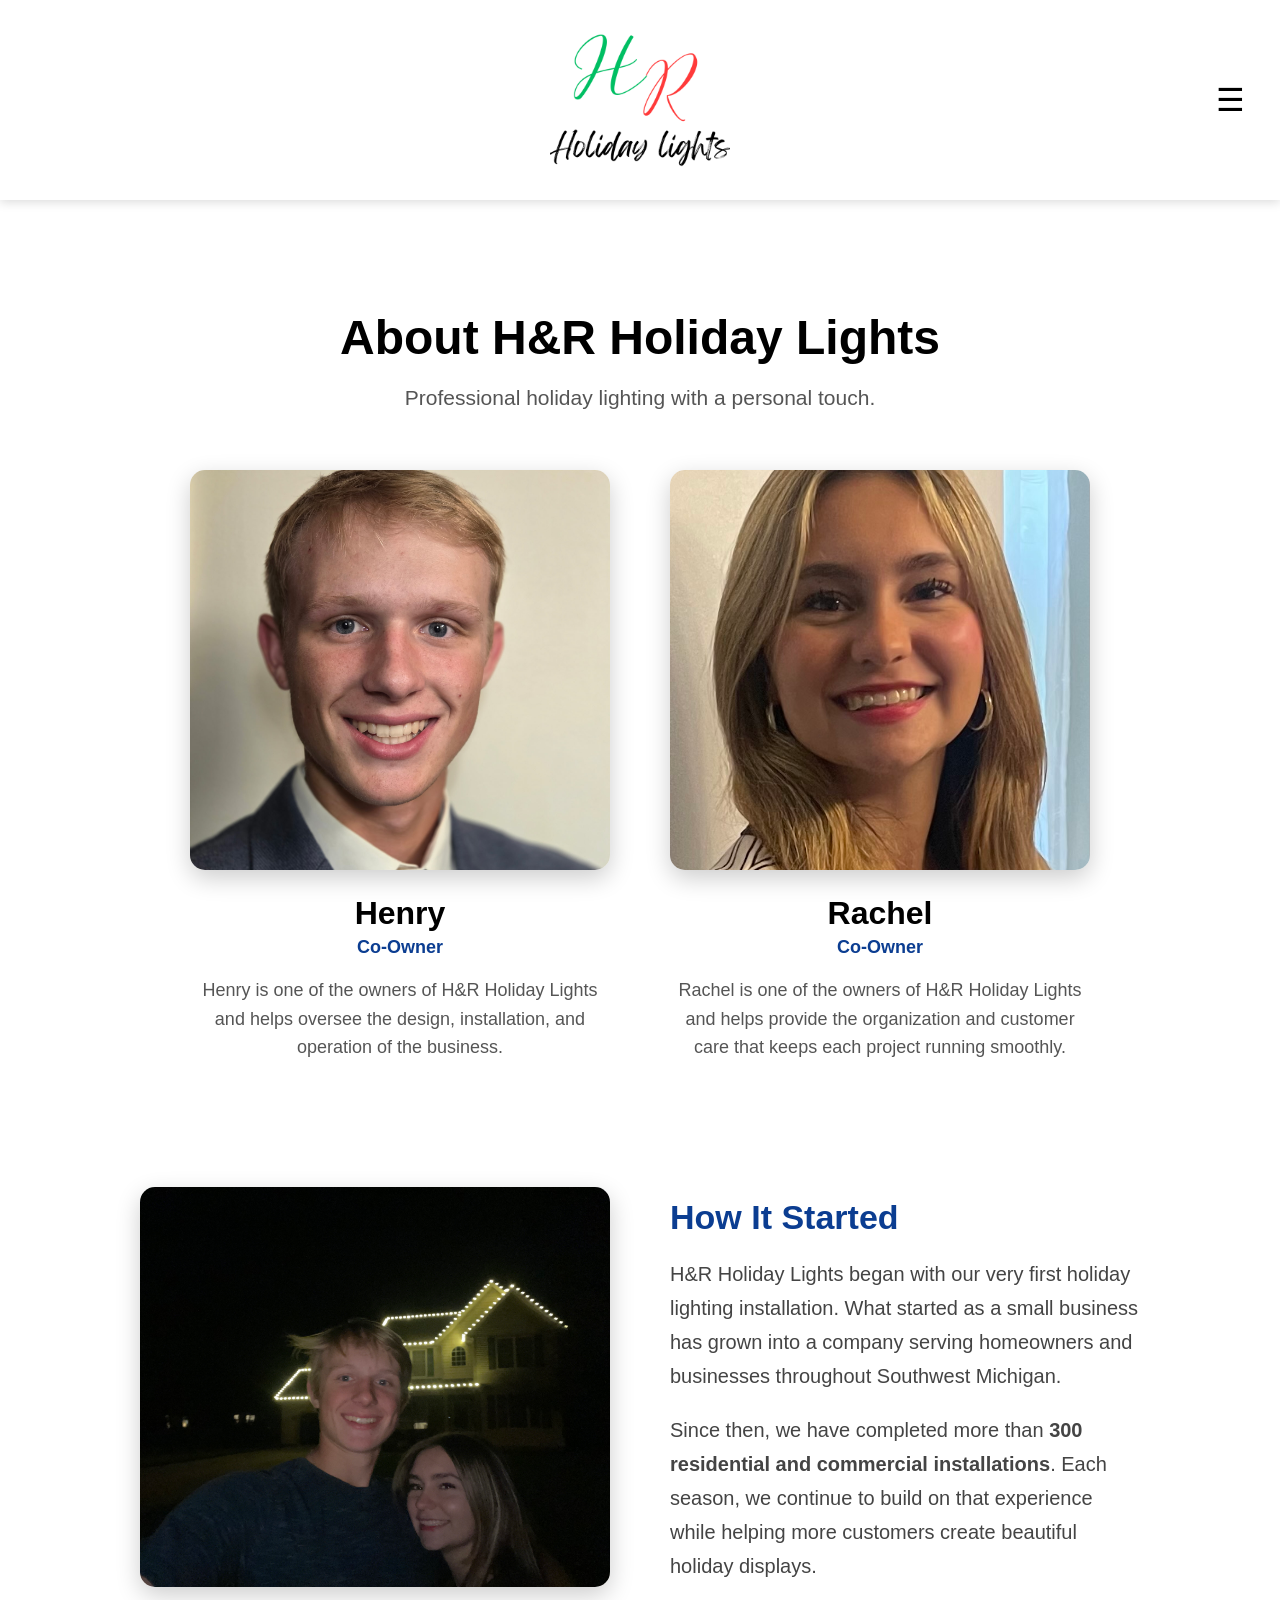
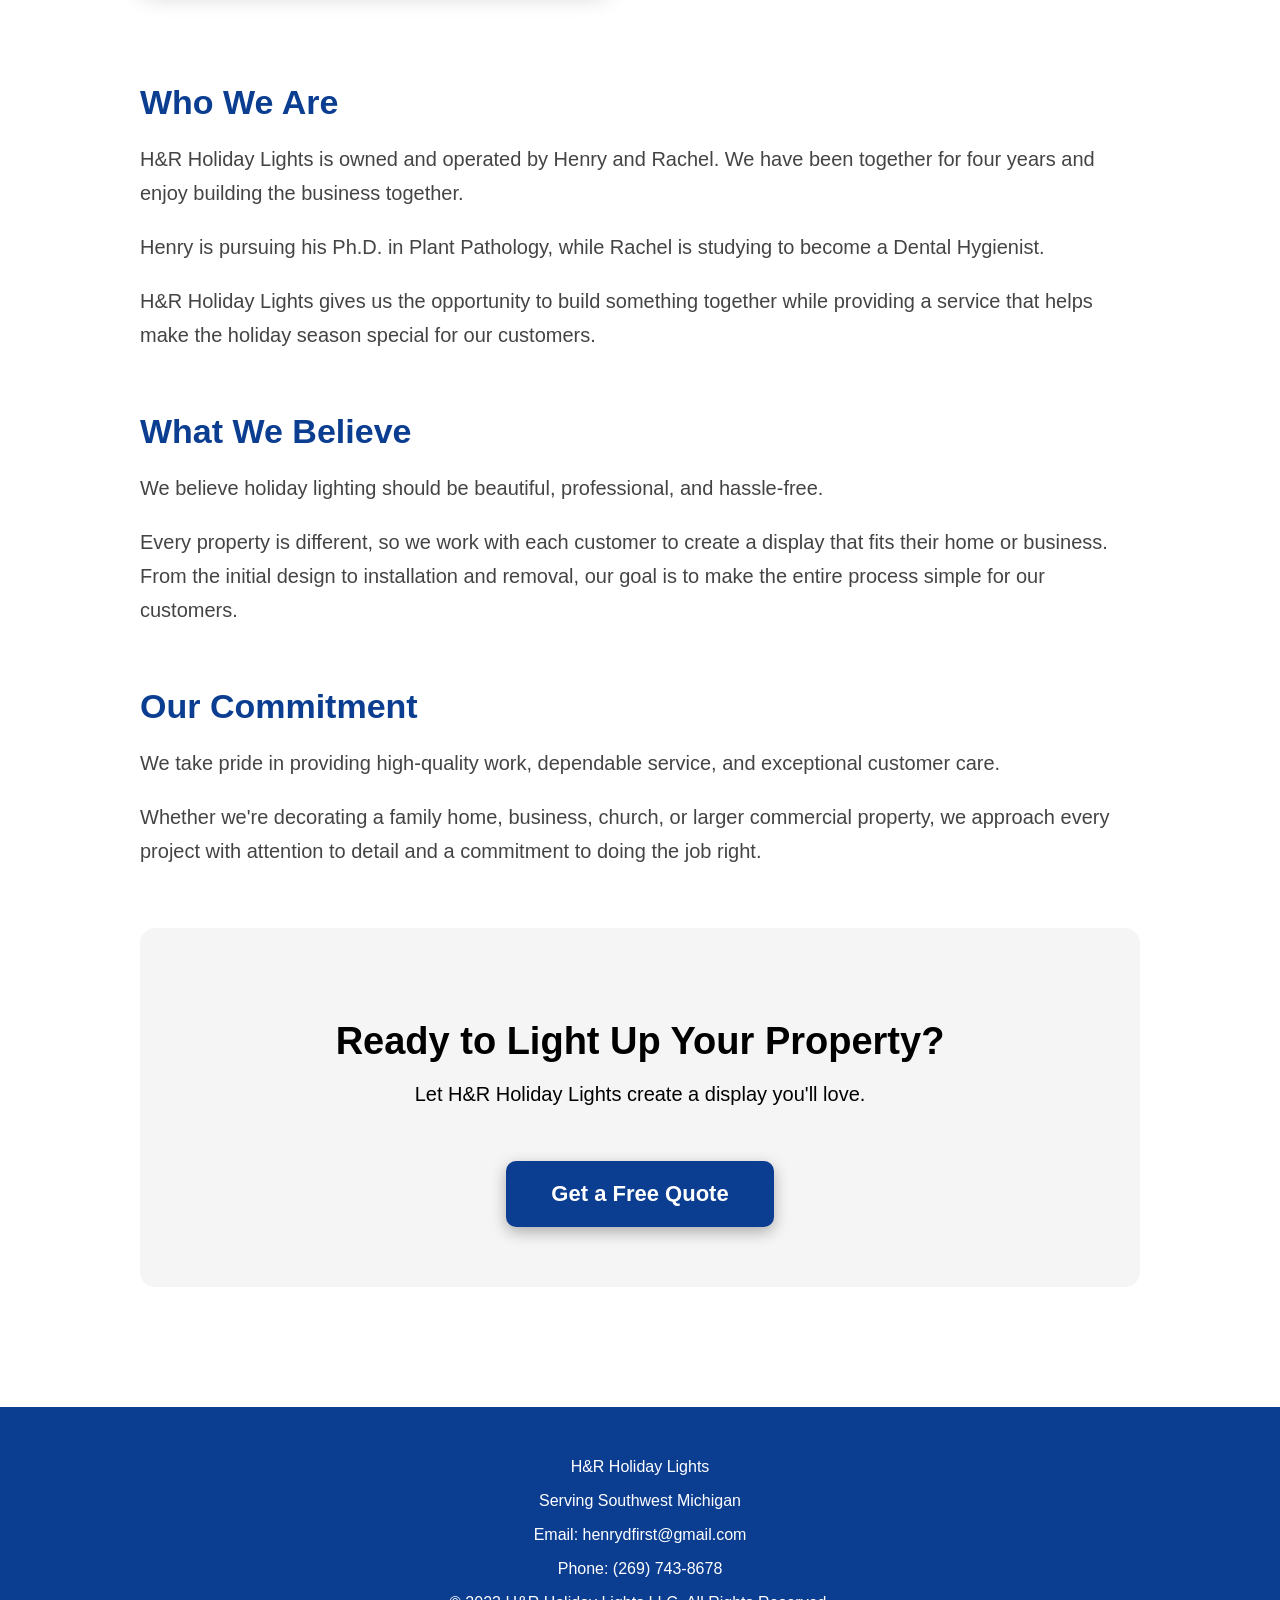
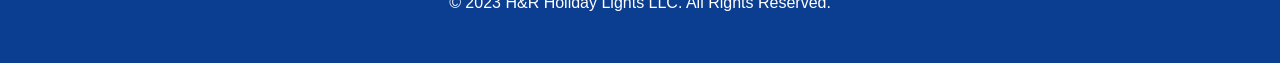
==== about.html @ 2bc18fc3 "Initial website" ====
<!DOCT<!DOCTYPE html>
<html lang="en">

<head>
    <meta charset="UTF-8">
    <meta name="viewport" content="width=device-width, initial-scale=1.0">

    <title>About Us | H&R Holiday Lights</title>

    <link rel="stylesheet" href="style.css">
</head>

<body>

<!-- NAVIGATION -->

<nav class="navbar">

    <div class="logo">
        <a href="index.html">
            <img src="photos/logo.png" alt="H&R Holiday Lights">
        </a>
    </div>

    <div class="menu">

        <button class="menu-button" onclick="toggleMenu()">☰</button>

        <div class="dropdown-menu">

            <a href="index.html">Home</a>
            <a href="services.html">Services</a>
            <a href="gallery.html">Our Work</a>
            <a href="packages.html">Packages</a>
            <a href="process.html">Our Process</a>
            <a href="about.html">About Us</a>
            <a href="faq.html">FAQ</a>
            <a href="index.html#quote">Free Quote</a>

        </div>

    </div>

</nav>


<!-- ABOUT PAGE -->

<section class="about-page">


    <!-- PAGE INTRO -->

    <div class="about-heading">

        <h1>About H&R Holiday Lights</h1>

        <p>
            Professional holiday lighting with a personal touch.
        </p>

    </div>


    <!-- OWNERS -->

    <div class="owners">

        <div class="owner">

            <div class="owner-image">

                <img
                    src="photos/Henry.JPG"
                    alt="Henry, co-owner of H&R Holiday Lights">

            </div>

            <h2>Henry</h2>

            <h3>Co-Owner</h3>

            <p>
                Henry is one of the owners of H&R Holiday Lights and
                helps oversee the design, installation, and operation
                of the business.
            </p>

        </div>


        <div class="owner">

            <div class="owner-image">

                <img
                    src="photos/Rachel.jpeg"
                    alt="Rachel, co-owner of H&R Holiday Lights">

            </div>

            <h2>Rachel</h2>

            <h3>Co-Owner</h3>

            <p>
                Rachel is one of the owners of H&R Holiday Lights and
                helps provide the organization and customer care that
                keeps each project running smoothly.
            </p>

        </div>

    </div>


    <!-- HOW IT STARTED -->

    <div class="about-story">

        <div class="about-story-image">

            <img
                src="photos/Us.jpeg"
                alt="Henry and Rachel at their first holiday lighting installation">

        </div>


        <div class="about-story-text">

            <h2>How It Started</h2>

            <p>
                H&R Holiday Lights began with our very first holiday
                lighting installation. What started as a small
                business has grown into a company serving homeowners
                and businesses throughout Southwest Michigan.
            </p>

            <p>
                Since then, we have completed more than
                <strong>300 residential and commercial installations</strong>.
                Each season, we continue to build on that experience
                while helping more customers create beautiful holiday
                displays.
            </p>

        </div>

    </div>


    <!-- WHO WE ARE -->

    <div class="about-section">

        <h2>Who We Are</h2>

        <p>
            H&R Holiday Lights is owned and operated by Henry and
            Rachel. We have been together for four years and enjoy
            building the business together.
        </p>

        <p>
            Henry is pursuing his Ph.D. in Plant Pathology, while
            Rachel is studying to become a Dental Hygienist.
        </p>

        <p>
            H&R Holiday Lights gives us the opportunity to build
            something together while providing a service that helps
            make the holiday season special for our customers.
        </p>

    </div>


    <!-- WHAT WE BELIEVE -->

    <div class="about-section">

        <h2>What We Believe</h2>

        <p>
            We believe holiday lighting should be beautiful,
            professional, and hassle-free.
        </p>

        <p>
            Every property is different, so we work with each customer
            to create a display that fits their home or business.
            From the initial design to installation and removal, our
            goal is to make the entire process simple for our
            customers.
        </p>

    </div>


    <!-- OUR COMMITMENT -->

    <div class="about-section">

        <h2>Our Commitment</h2>

        <p>
            We take pride in providing high-quality work, dependable
            service, and exceptional customer care.
        </p>

        <p>
            Whether we're decorating a family home, business, church,
            or larger commercial property, we approach every project
            with attention to detail and a commitment to doing the
            job right.
        </p>

    </div>


    <!-- CALL TO ACTION -->

    <div class="about-cta">

        <h2>Ready to Light Up Your Property?</h2>

        <p>
            Let H&R Holiday Lights create a display you'll love.
        </p>

        <a href="index.html#quote" class="quote-button">
            Get a Free Quote
        </a>

    </div>


</section>


<!-- FOOTER -->

<footer>

    <p>H&R Holiday Lights</p>

    <p>Serving Southwest Michigan</p>

    <p>Email: henrydfirst@gmail.com</p>

    <p>Phone: (269) 743-8678</p>

    <p>© 2023 H&R Holiday Lights LLC. All Rights Reserved.</p>

</footer>


<script>

function toggleMenu() {

    document
        .querySelector(".dropdown-menu")
        .classList.toggle("show");

}

</script>

</body>
</html>
---- style.css ----
body {
    margin: 0;
    font-family: Arial, sans-serif;
}

html {
    scroll-behavior: smooth;
}


/* =========================
   NAVIGATION BAR
========================= */

.navbar {
    display: flex;
    justify-content: space-between;
    align-items: center;
    padding: 20px 60px;
    background-color: white;
    position: sticky;
    top: 0;
    z-index: 1000;
    box-shadow: 0 2px 10px rgba(0,0,0,.15);
}

.logo {
    font-size: 28px;
    font-weight: bold;
    color: #0b3d91;
}

.logo a {
    color: inherit;
    text-decoration: none;
}

.nav-links {
    display: flex;
    list-style: none;
    gap: 35px;
    margin: 0;
    padding: 0;
}

.nav-links a {
    text-decoration: none;
    color: black;
    font-weight: 600;
    transition: color .3s ease;
}

.nav-links a:hover {
    color: #d62828;
}
/* TOP NAVIGATION */

.navbar {
    position: relative;
    display: flex;
    justify-content: center;
    align-items: center;
    padding: 10px 30px;
    background: white;
}

/* LOGO */

.logo img {
    width: 170px;
    height: auto;
    display: block;
}

/* MENU */

.menu {
    position: absolute;
    right: 30px;
    top: 50%;
    transform: translateY(-50%);
}

.menu-button {
    background: none;
    border: none;
    font-size: 32px;
    cursor: pointer;
    padding: 5px;
}

/* DROPDOWN */

.dropdown-menu {
    display: none;
    position: absolute;
    right: 0;
    top: 45px;
    background: white;
    min-width: 190px;
    box-shadow: 0 4px 12px rgba(0,0,0,0.15);
    border-radius: 6px;
    overflow: hidden;
    z-index: 1000;
}

.dropdown-menu a {
    display: block;
    padding: 14px 18px;
    text-decoration: none;
    color: #333;
    font-size: 16px;
}

.dropdown-menu a:hover {
    background: #f2f2f2;
}

/* SHOW MENU WHEN HOVERING */

.dropdown-menu {
    display: none;
    position: absolute;
    right: 0;
    top: 45px;
    background: white;
    min-width: 190px;
    box-shadow: 0 4px 12px rgba(0,0,0,0.15);
    border-radius: 6px;
    overflow: hidden;
    z-index: 1000;
}

.dropdown-menu.show {
    display: block;
}

/* =========================
   HERO
========================= */

.hero {
    height: 100vh;
    position: relative;
    overflow: hidden;

    display: flex;
    justify-content: center;
    align-items: center;
    text-align: center;

    color: white;
}

/* =========================
   BLURRED BACKGROUND
========================= */

.hero::before {
    content: "";
    position: absolute;

    top: -25px;
    left: -25px;
    right: -25px;
    bottom: -25px;

    background-image: url("photos/Tree.jpeg");
    background-size: cover;
    background-position: center;

    filter: blur(15px);

    z-index: 0;
}


/* =========================
   SHARP CENTER
========================= */

.hero::after {
    content: "";
    position: absolute;

    inset: 0;

    background-image: url("photos/Tree.jpeg");
    background-size: cover;
    background-position: center;

    /* Only the center remains visible */
    mask-image: radial-gradient(
        ellipse at center,
        black 0%,
        black 55%,
        transparent 80%
    );

    -webkit-mask-image: radial-gradient(
        ellipse at center,
        black 0%,
        black 55%,
        transparent 80%
    );

    z-index: 1;
}


/* =========================
   HERO TEXT
========================= */

.hero-content {
    position: relative;
    z-index: 2;

    background: rgba(0, 0, 0, 0.5);

    padding: 40px;

    border-radius: 15px;

    max-width: 700px;
}


/* =========================
   ABOUT
========================= */

.about {
    padding: 60px 20px;
    text-align: center;
    max-width: 900px;
    margin: auto;
}

.about h2 {
    font-size: 40px;
    margin-bottom: 25px;
}

.about p {
    font-size: 20px;
    line-height: 1.6;
}


/* =========================
   HOME GALLERY
========================= */

.homepage-grid {
    display: grid;
    grid-template-columns: repeat(2,1fr);
    gap:20px;
    max-width:1000px;
    margin:auto;
}

.homepage-grid img {
    width:100%;
    height:300px;
    object-fit:cover;
    border-radius:12px;
}
/* =========================
   QUOTE SECTION
========================= */

.quote {
    padding: 70px 20px;
    text-align: center;
    background: #f5f5f5;
}

.quote h2 {
    font-size: 40px;
}

.quote form {
    max-width: 600px;
    margin: 30px auto;
    display: flex;
    flex-direction: column;
    gap: 15px;
}

.quote input,
.quote textarea {
    padding: 15px;
    font-size: 16px;
    border-radius: 5px;
    border: 1px solid #ccc;
}

.quote textarea {
    height: 150px;
}

.quote-button {
    display: inline-block;
    margin-top: 30px;
    padding: 20px 45px;

    background: #0b3d91;
    color: white;

    text-decoration: none;
    border-radius: 10px;

    font-size: 22px;
    font-weight: bold;

    box-shadow: 0 5px 15px rgba(0,0,0,0.3);

    transition: all 0.3s ease;
}

.quote-button:hover {
    background: #d62828;
    transform: translateY(-3px);
    box-shadow: 0 8px 20px rgba(0,0,0,0.4);
}


/* =========================
   SERVICES PAGE
========================= */

.services {
    max-width:1200px;
    margin:auto;
    padding:60px 20px;
    text-align:center;
}

.services h1 {
    font-size:48px;
    margin-bottom:20px;
}

.services-intro {
    font-size:20px;
    max-width:700px;
    margin:0 auto 50px;
    color:#555;
}

.services-grid {
    display:grid;
    grid-template-columns:repeat(auto-fit,minmax(320px,1fr));
    gap:30px;
}

.service-card {
    background:white;
    padding:30px;
    border-radius:12px;
    box-shadow:0 5px 15px rgba(0,0,0,.1);
    transition:.3s ease;
}

.service-card:hover {
    transform:translateY(-8px);
    box-shadow:0 10px 25px rgba(0,0,0,.2);
}

.service-card h2 {
    color:#0b3d91;
}

.service-card p {
    line-height:1.6;
}


/* =========================
   FAQ PAGE
========================= */

.faq {
    max-width:900px;
    margin:auto;
    padding:60px 20px;
}

.faq h1 {
    text-align:center;
    font-size:48px;
    margin-bottom:50px;
}

.faq-item {
    margin-bottom:35px;
    padding:25px;
    border-radius:10px;
    background:#f8f8f8;
    box-shadow:0 2px 10px rgba(0,0,0,.08);
}

.faq-item h3 {
    color:#0b3d91;
}

.faq-item p {
    line-height:1.6;
}


/* =========================
   PROCESS PAGE
========================= */

.process {
    max-width:1000px;
    margin:auto;
    padding:60px 20px;
}

.process h1 {
    text-align:center;
    font-size:48px;
}

.process-intro {
    text-align:center;
    font-size:20px;
    max-width:700px;
    margin:20px auto 60px;
    color:#555;
}

.step {
    display:flex;
    align-items:center;
    margin-bottom:40px;
    gap:30px;
}

.number {
    width:70px;
    height:70px;
    background:#0b3d91;
    color:white;
    border-radius:50%;
    display:flex;
    justify-content:center;
    align-items:center;
    font-size:32px;
    font-weight:bold;
    flex-shrink:0;
}

.step-text {
    background:#f8f8f8;
    padding:25px;
    border-radius:10px;
    box-shadow:0 3px 10px rgba(0,0,0,.1);
}

.step-text h2 {
    color:#0b3d91;
}

.step-text p {
    line-height:1.6;
}/* =========================
   GALLERY PAGES
========================= */


/* Residential Gallery */

.gallery-grid {
    display:grid;
    grid-template-columns:repeat(3,1fr);
    gap:20px;
    max-width:1200px;
    margin:40px auto;
    padding:0 20px;
}

.gallery-grid img {
    width:100%;
    height:250px;
    object-fit:cover;
    border-radius:12px;

    box-shadow:0 8px 20px rgba(0,0,0,.15);

    transition:transform .3s ease;
}

.gallery-grid img:hover {
    transform:scale(1.03);
}


/* Commercial Gallery */

.commercial-grid {
    display:grid;
    grid-template-columns:repeat(2,1fr);
    gap:30px;
    max-width:1200px;
    margin:40px auto;
    padding:0 20px;
}

.commercial-grid img {
    width:100%;
    height:350px;
    object-fit:cover;
    border-radius:12px;

    box-shadow:0 8px 20px rgba(0,0,0,.15);

    transition:transform .3s ease;
}

.commercial-grid img:hover {
    transform:scale(1.03);
}


/* =========================
   OUR WORK PAGE
========================= */

.gallery-hero {
    text-align:center;
    padding:70px 20px 50px;
}

.gallery-hero h1 {
    font-size:52px;
    margin-bottom:15px;
}

.gallery-hero p {
    font-size:20px;
    max-width:750px;
    margin:auto;
}


/* Large Residential / Commercial Cards */

.gallery-buttons {
    display:flex;
    gap:35px;
    width:90%;
    max-width:1400px;
    margin:20px auto 100px;
}


.gallery-card {
    flex:1;
    height:450px;

    display:flex;
    align-items:center;
    justify-content:center;

    text-align:center;
    text-decoration:none;
    color:white;

    border-radius:15px;
    overflow:hidden;

    box-shadow:0 8px 25px rgba(0,0,0,.25);

    transition:.3s ease;
}


.gallery-card:hover {
    transform:translateY(-8px);
    box-shadow:0 15px 35px rgba(0,0,0,.35);
}


.residential-card {

    background-image:
    linear-gradient(
        rgba(0,0,0,.35),
        rgba(0,0,0,.55)
    ),
    url("photos/Bandos.jpeg");

    background-size:cover;
    background-position:center;
}


.commercial-card {

    background-image:
    linear-gradient(
        rgba(0,0,0,.35),
        rgba(0,0,0,.55)
    ),
    url("photos/OFD.jpeg");

    background-size:cover;
    background-position:center;
}


.gallery-card-content {
    padding:40px;
}


.gallery-card-content h2 {
    font-size:48px;
    margin-bottom:15px;
}


.gallery-card-content p {
    font-size:21px;
    margin-bottom:30px;
}


.gallery-card-content span {

    display:inline-block;

    padding:15px 30px;

    background:white;
    color:#222;

    border-radius:6px;

    font-weight:bold;
}


/* Back Button */

.gallery-back {

    text-align:center;
    padding:60px 20px 80px;

}


.gallery-back a {

    display:inline-block;

    color:#222;

    text-decoration:none;

    font-size:18px;

    font-weight:600;

    padding-bottom:6px;

    border-bottom:2px solid transparent;

    transition:.3s ease;

}


.gallery-back a:hover {

    border-bottom:2px solid #222;

    transform:translateX(-4px);

}


/* =========================
   FOOTER
========================= */

footer {

    background:#0b3d91;

    color:white;

    text-align:center;

    padding:35px;

    margin-top:50px;

}


/* =========================
   MOBILE DESIGN
========================= */

@media(max-width:800px) 
{


    .navbar {

        flex-direction:column;

        padding:20px;

    }


    .nav-links {

        flex-direction:column;

        gap:15px;

        margin-top:20px;

    }


    .gallery-buttons {

        flex-direction:column;

    }


    .gallery-card {

        height:350px;

    }


    .gallery-grid {

        grid-template-columns:1fr;

    }


    .commercial-grid {

        grid-template-columns:1fr;

    }


    .gallery-hero h1 {

        font-size:40px;

    }


    .hero h1 {

        font-size:40px;

    }

}
/* PACKAGE HERO */

.gallery-hero {
    text-align: center;
    padding: 80px 20px 40px;
}

.gallery-hero h1 {
    font-size: 42px;
    margin-bottom: 15px;
}

.gallery-hero p {
    max-width: 700px;
    margin: auto;
    font-size: 18px;
    line-height: 1.6;
}


/* PACKAGES GRID */

.packages-grid {
    display: grid;
    grid-template-columns: repeat(4, 1fr);
    gap: 30px;
    max-width: 1200px;
    margin: 50px auto;
    padding: 0 20px;
}


/* PACKAGE CARD */

.package-card {
    background: white;
    border-radius: 15px;
    overflow: hidden;
    box-shadow: 0 5px 20px rgba(0,0,0,0.15);
    position: relative;
}


.package-card img {
    width: 100%;
    height: 280px;
    object-fit: cover;
}


.package-content {
    padding: 25px;
}


.package-content h2 {
    margin-top: 0;
    font-size: 28px;
}


.package-price {
    color: #b8860b;
    font-size: 22px;
}


.package-content p {
    line-height: 1.6;
}


/* MOST POPULAR */

.popular-package {
    border: 3px solid #b8860b;
}


.popular-badge {
    position: absolute;
    top: 15px;
    left: 15px;
    background: #b8860b;
    color: white;
    padding: 8px 14px;
    border-radius: 20px;
    font-weight: bold;
    font-size: 14px;
}
@media(max-width:800px) {

    .packages-grid {
        grid-template-columns: 1fr;
    }

}
.quote select {
    padding: 15px;
    font-size: 16px;
    border-radius: 5px;
    border: 1px solid #ccc;
    background: white;
}
.quote select,
.quote input[type="file"] {
    padding: 15px;
    font-size: 16px;
    border-radius: 5px;
    border: 1px solid #ccc;
    background: white;
}
.logo img {
    width: 180px;
    height: auto;
    display: block;
}
.gallery h2 {
    text-align: center;
}
.gallery-button {
    text-align: center;
    margin-top: 30px;
}

.gallery-button .quote-button {
    display: inline-block;
    padding: 12px 24px;
    font-size: 16px;
}
/* =========================
   ABOUT PAGE
========================= */

.about-page {
    max-width: 1000px;
    margin: auto;
    padding: 70px 20px;
}

.about-page h1 {
    text-align: center;
    font-size: 48px;
    margin-bottom: 50px;
}

.about-section {
    margin-bottom: 60px;
}

.about-section h2 {
    color: #0b3d91;
    font-size: 34px;
    margin-bottom: 15px;
}

.about-section p {
    font-size: 20px;
    line-height: 1.7;
    color: #444;
}

.about-cta {
    text-align: center;
    background: #f5f5f5;
    padding: 60px 20px;
    border-radius: 15px;
    margin-top: 30px;
}

.about-cta h2 {
    font-size: 38px;
    margin-bottom: 15px;
}

.about-cta p {
    font-size: 20px;
    margin-bottom: 25px;
}
/* =========================
   ABOUT INTRO
========================= */

.about-intro {
    display: flex;
    align-items: center;
    gap: 60px;
    margin-bottom: 80px;
}

.about-image {
    flex: 1;
    height: 450px;
    overflow: hidden;
    border-radius: 15px;
    box-shadow: 0 8px 25px rgba(0,0,0,.2);
}

.about-image img {
    width: 100%;
    height: 100%;
    object-fit: cover;
    display: block;
}

.about-intro-text {
    flex: 1;
}

.about-intro-text h1 {
    text-align: left;
    font-size: 48px;
    margin-bottom: 25px;
}

.about-intro-text p {
    font-size: 20px;
    line-height: 1.7;
    color: #444;
}


/* =========================
   MOBILE ABOUT
========================= */

@media(max-width:800px) {

    .about-intro {
        flex-direction: column;
        gap: 35px;
    }

    .about-image {
        width: 100%;
        height: 350px;
    }

    .about-intro-text h1 {
        text-align: center;
        font-size: 40px;
    }

}
.about-story {
    display: flex;
    align-items: center;
    gap: 60px;
    margin-bottom: 80px;
}

.about-story-image {
    flex: 1;
    height: 400px;
    overflow: hidden;
    border-radius: 15px;
    box-shadow: 0 8px 25px rgba(0,0,0,.2);
}

.about-story-image img {
    width: 100%;
    height: 100%;
    object-fit: cover;
    display: block;
}

.about-story-text {
    flex: 1;
}

.about-story-text h2 {
    color: #0b3d91;
    font-size: 34px;
    margin-bottom: 15px;
}

.about-story-text p {
    font-size: 20px;
    line-height: 1.7;
    color: #444;
}


@media(max-width:800px) {

    .about-story {
        flex-direction: column;
        gap: 35px;
    }

    .about-story-image {
        width: 100%;
        height: 350px;
    }

    .about-story-text h2 {
        text-align: center;
    }

}
/* =========================
   ABOUT PAGE HEADING
========================= */

.about-heading {
    text-align: center;
    margin-bottom: 60px;
}

.about-heading h1 {
    font-size: 48px;
    margin-bottom: 15px;
}

.about-heading p {
    font-size: 21px;
    color: #555;
}


/* =========================
   OWNERS
========================= */

.owners {
    display: grid;
    grid-template-columns: repeat(2, 1fr);
    gap: 60px;
    max-width: 900px;
    margin: 0 auto 90px;
}

.owner {
    text-align: center;
}

.owner-image {
    width: 100%;
    height: 400px;
    overflow: hidden;
    border-radius: 15px;
    box-shadow: 0 8px 25px rgba(0,0,0,.2);
    margin-bottom: 25px;
}

.owner-image img {
    width: 100%;
    height: 100%;
    object-fit: cover;
    display: block;
}

.owner h2 {
    font-size: 32px;
    margin: 10px 0 5px;
}

.owner h3 {
    color: #0b3d91;
    font-size: 18px;
    margin: 0 0 15px;
}

.owner p {
    font-size: 18px;
    line-height: 1.6;
    color: #555;
}


/* =========================
   HOW IT STARTED
========================= */

.about-story {
    display: flex;
    align-items: center;
    gap: 60px;
    margin-bottom: 80px;
}

.about-story-image {
    flex: 1;
    height: 400px;
    overflow: hidden;
    border-radius: 15px;
    box-shadow: 0 8px 25px rgba(0,0,0,.2);
}

.about-story-image img {
    width: 100%;
    height: 100%;
    object-fit: cover;
    display: block;
}

.about-story-text {
    flex: 1;
}

.about-story-text h2 {
    color: #0b3d91;
    font-size: 34px;
    margin-bottom: 15px;
}

.about-story-text p {
    font-size: 20px;
    line-height: 1.7;
    color: #444;
}


/* =========================
   ABOUT SECTIONS
========================= */

.about-section {
    margin-bottom: 60px;
}

.about-section h2 {
    color: #0b3d91;
    font-size: 34px;
    margin-bottom: 15px;
}

.about-section p {
    font-size: 20px;
    line-height: 1.7;
    color: #444;
}


/* =========================
   ABOUT CTA
========================= */

.about-cta {
    text-align: center;
    background: #f5f5f5;
    padding: 60px 20px;
    border-radius: 15px;
    margin-top: 30px;
}

.about-cta h2 {
    font-size: 38px;
    margin-bottom: 15px;
}

.about-cta p {
    font-size: 20px;
}


/* =========================
   MOBILE ABOUT PAGE
========================= */

@media(max-width:800px) {

    .owners {
        grid-template-columns: 1fr;
        gap: 50px;
    }

    .owner-image {
        height: 350px;
    }

    .about-heading h1 {
        font-size: 40px;
    }

    .about-story {
        flex-direction: column;
        gap: 35px;
    }

    .about-story-image {
        width: 100%;
        height: 350px;
    }

    .about-story-text h2 {
        text-align: center;
    }

}
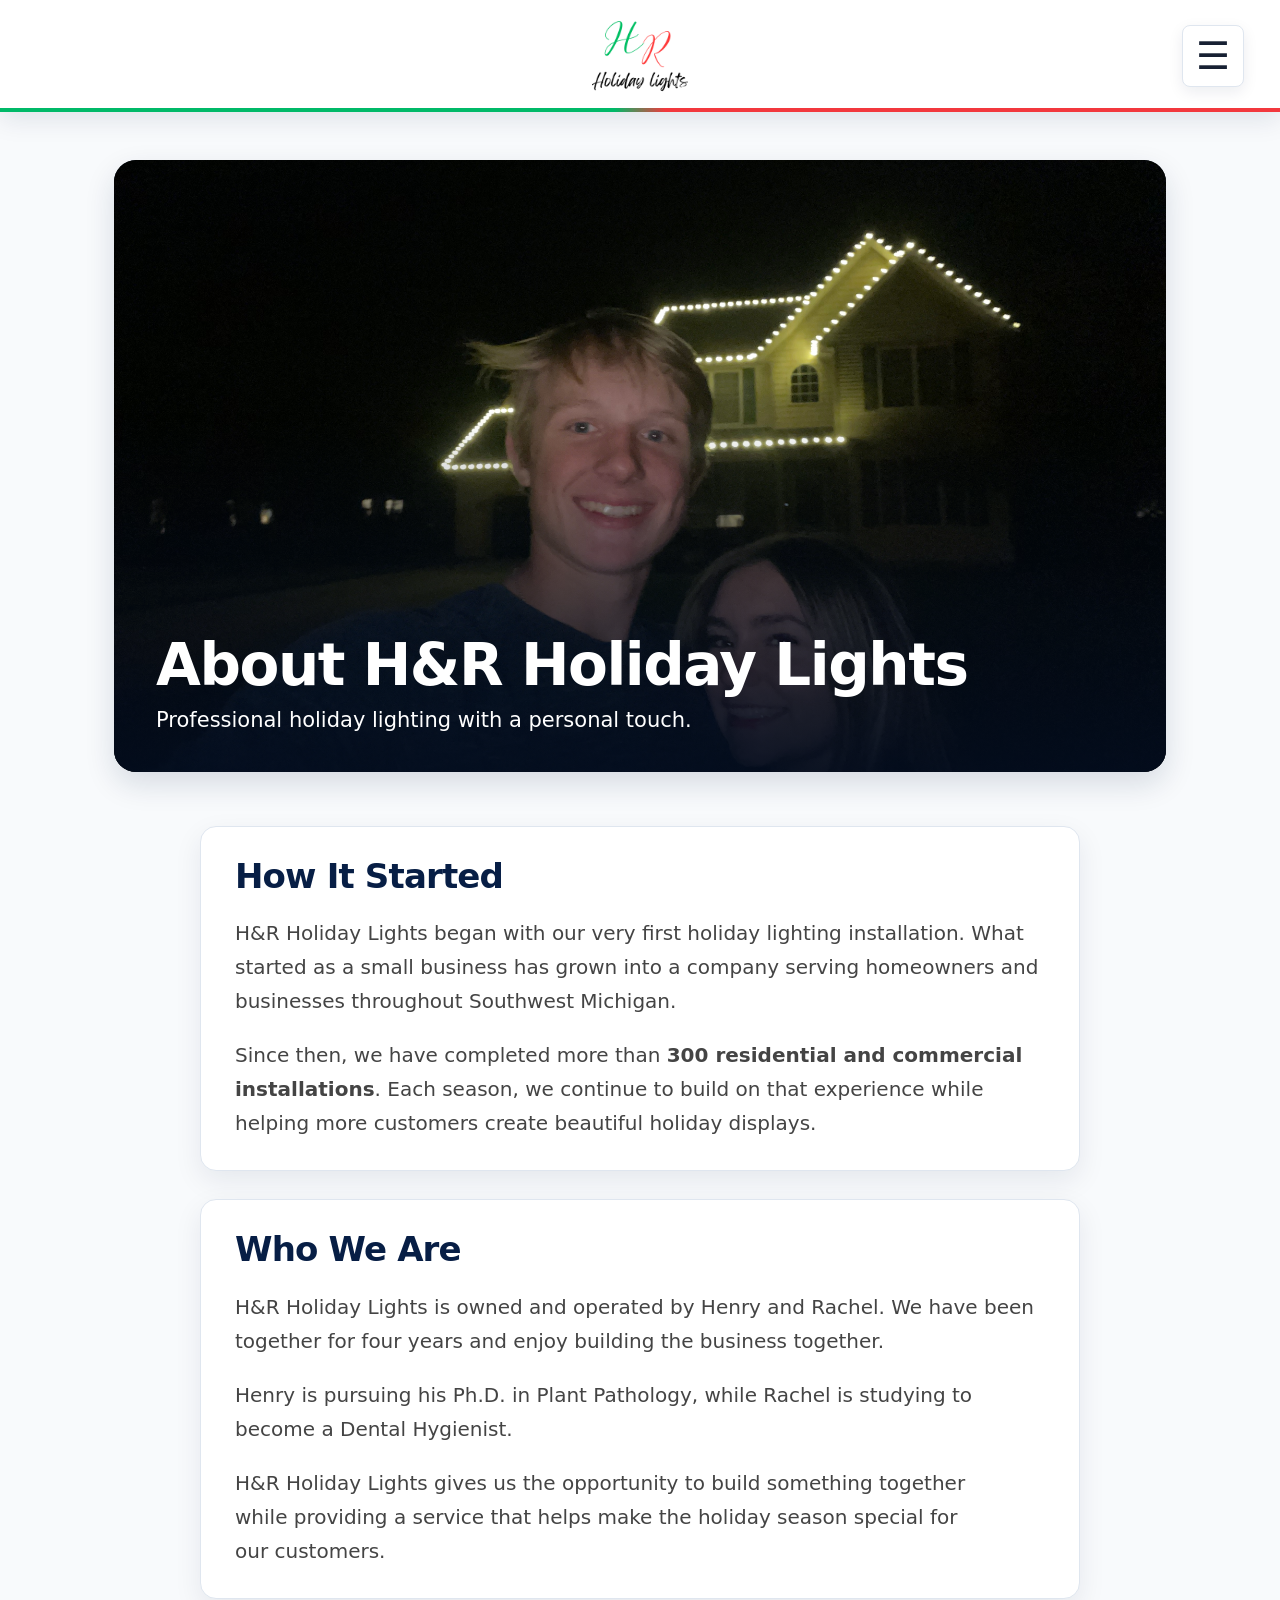
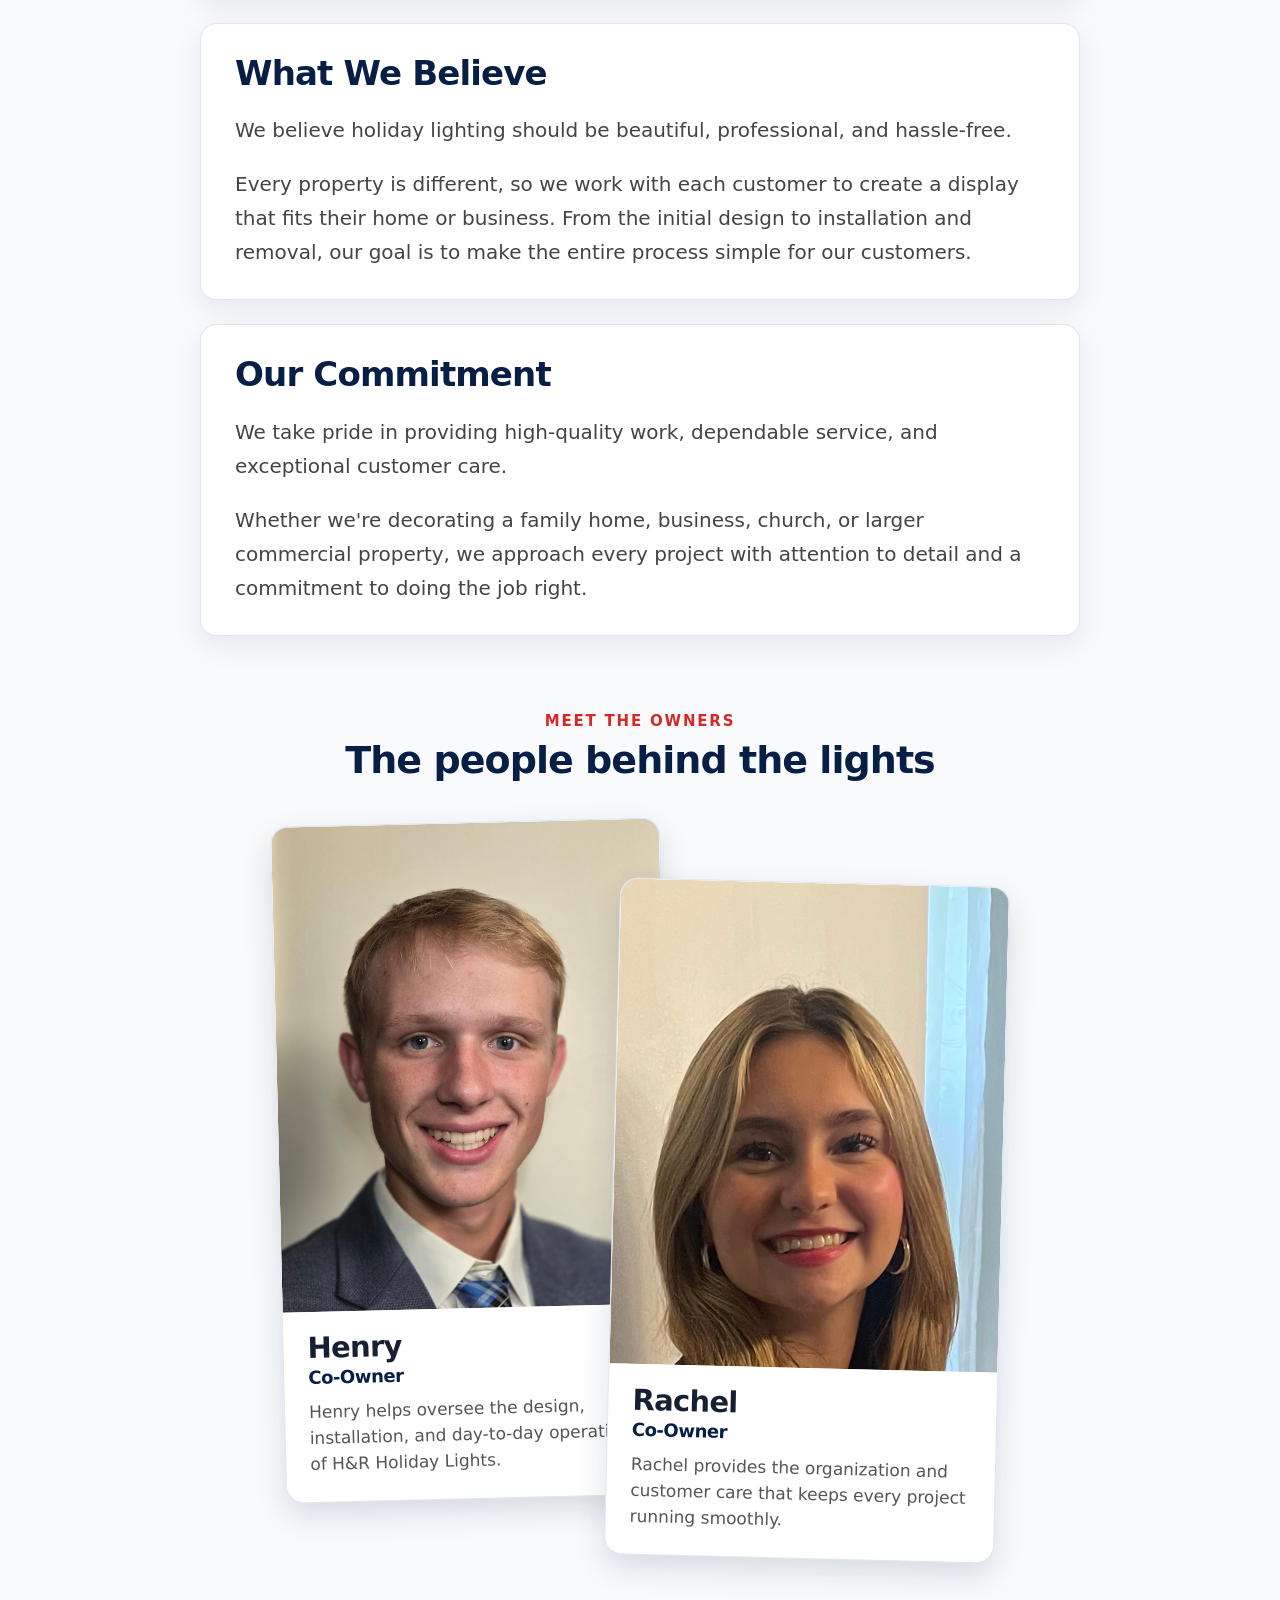
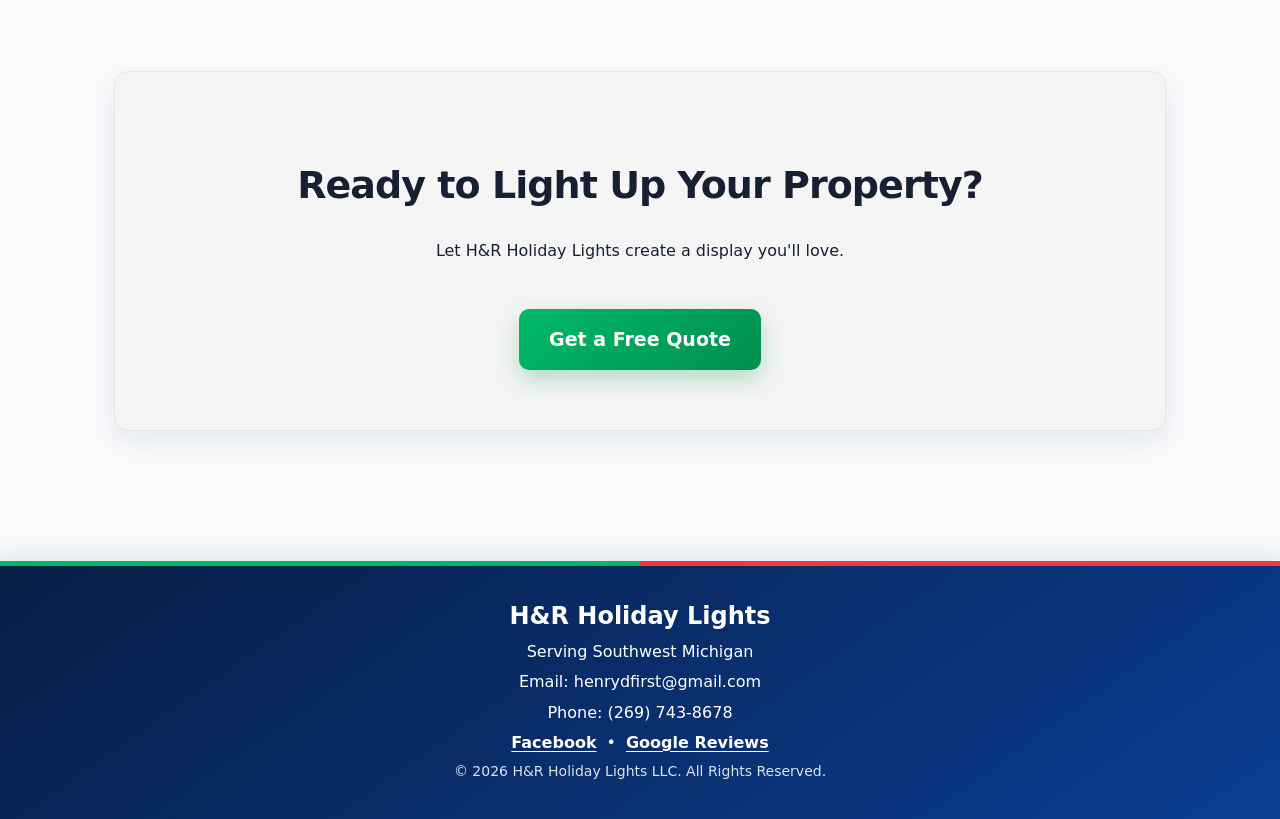
==== commit 16c32c07: "Update festive website design" ====
--- a/about.html
+++ b/about.html
@@ -1,4 +1,4 @@
-<!DOCT<!DOCTYPE html>
+<!DOCTYPE html>
 <html lang="en">
 
 <head>
@@ -48,87 +48,24 @@
 
 <section class="about-page">
 
-
-    <!-- PAGE INTRO -->
-
-    <div class="about-heading">
-
-        <h1>About H&R Holiday Lights</h1>
-
-        <p>
-            Professional holiday lighting with a personal touch.
-        </p>
-
-    </div>
-
-
-    <!-- OWNERS -->
-
-    <div class="owners">
-
-        <div class="owner">
-
-            <div class="owner-image">
-
-                <img
-                    src="photos/Henry.JPG"
-                    alt="Henry, co-owner of H&R Holiday Lights">
-
-            </div>
-
-            <h2>Henry</h2>
-
-            <h3>Co-Owner</h3>
-
-            <p>
-                Henry is one of the owners of H&R Holiday Lights and
-                helps oversee the design, installation, and operation
-                of the business.
-            </p>
-
+    <!-- SHARED PHOTO FIRST -->
+
+    <div class="about-hero">
+        <img
+            src="photos/Us.jpeg"
+            alt="Henry and Rachel in front of their first holiday lighting installation">
+
+        <div class="about-hero-copy">
+            <h1>About H&R Holiday Lights</h1>
+            <p>Professional holiday lighting with a personal touch.</p>
         </div>
-
-
-        <div class="owner">
-
-            <div class="owner-image">
-
-                <img
-                    src="photos/Rachel.jpeg"
-                    alt="Rachel, co-owner of H&R Holiday Lights">
-
-            </div>
-
-            <h2>Rachel</h2>
-
-            <h3>Co-Owner</h3>
-
-            <p>
-                Rachel is one of the owners of H&R Holiday Lights and
-                helps provide the organization and customer care that
-                keeps each project running smoothly.
-            </p>
-
-        </div>
-
     </div>
 
 
     <!-- HOW IT STARTED -->
 
     <div class="about-story">
-
-        <div class="about-story-image">
-
-            <img
-                src="photos/Us.jpeg"
-                alt="Henry and Rachel at their first holiday lighting installation">
-
-        </div>
-
-
         <div class="about-story-text">
-
             <h2>How It Started</h2>
 
             <p>
@@ -145,9 +82,7 @@
                 while helping more customers create beautiful holiday
                 displays.
             </p>
-
         </div>
-
     </div>
 
 
@@ -220,6 +155,51 @@
     </div>
 
 
+    <!-- OWNERS -->
+
+    <div class="team-heading">
+        <p class="eyebrow">Meet the owners</p>
+        <h2>The people behind the lights</h2>
+    </div>
+
+    <div class="owners">
+        <article class="owner owner-henry">
+            <div class="owner-image">
+                <img
+                    src="photos/Henry.JPG"
+                    alt="Henry, co-owner of H&R Holiday Lights">
+            </div>
+
+            <div class="owner-copy">
+                <h2>Henry</h2>
+                <h3>Co-Owner</h3>
+                <p>
+                    Henry helps oversee the design, installation, and
+                    day-to-day operation of H&R Holiday Lights.
+                </p>
+            </div>
+        </article>
+
+
+        <article class="owner owner-rachel">
+            <div class="owner-image">
+                <img
+                    src="photos/Rachel.jpeg"
+                    alt="Rachel, co-owner of H&R Holiday Lights">
+            </div>
+
+            <div class="owner-copy">
+                <h2>Rachel</h2>
+                <h3>Co-Owner</h3>
+                <p>
+                    Rachel provides the organization and customer care
+                    that keeps every project running smoothly.
+                </p>
+            </div>
+        </article>
+    </div>
+
+
     <!-- CALL TO ACTION -->
 
     <div class="about-cta">
@@ -252,7 +232,13 @@
 
     <p>Phone: (269) 743-8678</p>
 
-    <p>© 2023 H&R Holiday Lights LLC. All Rights Reserved.</p>
+    <p class="footer-socials">
+        <a href="https://www.facebook.com/p/HR-Holiday-Lights-61552505682072/" target="_blank" rel="noopener noreferrer">Facebook</a>
+        <span aria-hidden="true">•</span>
+        <a href="https://www.google.com/search?q=H%26R+Holiday+Lights+Mattawan+MI+reviews" target="_blank" rel="noopener noreferrer">Google Reviews</a>
+    </p>
+
+    <p>© 2026 H&R Holiday Lights LLC. All Rights Reserved.</p>
 
 </footer>
 
@@ -270,4 +256,4 @@
 </script>
 
 </body>
-</html>+</html>
--- a/style.css
+++ b/style.css
@@ -1,73 +1,59 @@
+/* =========================================================
+   H&R HOLIDAY LIGHTS
+   CLEAN MASTER CSS
+========================================================= */
+
+* {
+    box-sizing: border-box;
+}
+
+html {
+    scroll-behavior: smooth;
+}
+
 body {
     margin: 0;
     font-family: Arial, sans-serif;
-}
-
-html {
-    scroll-behavior: smooth;
-}
-
-
-/* =========================
-   NAVIGATION BAR
-========================= */
-
-.navbar {
-    display: flex;
-    justify-content: space-between;
-    align-items: center;
-    padding: 20px 60px;
-    background-color: white;
-    position: sticky;
-    top: 0;
-    z-index: 1000;
-    box-shadow: 0 2px 10px rgba(0,0,0,.15);
-}
-
-.logo {
-    font-size: 28px;
-    font-weight: bold;
-    color: #0b3d91;
-}
-
-.logo a {
-    color: inherit;
-    text-decoration: none;
-}
-
-.nav-links {
-    display: flex;
-    list-style: none;
-    gap: 35px;
-    margin: 0;
-    padding: 0;
-}
-
-.nav-links a {
-    text-decoration: none;
-    color: black;
-    font-weight: 600;
-    transition: color .3s ease;
-}
-
-.nav-links a:hover {
-    color: #d62828;
-}
-/* TOP NAVIGATION */
+    color: #222;
+    background: white;
+}
+
+/* =========================================================
+   NAVIGATION
+========================================================= */
 
 .navbar {
     position: relative;
+    width: 100%;
+    height: 120px;
+    min-height: 120px;
+
     display: flex;
+    align-items: center;
     justify-content: center;
+
+    padding: 12px 40px;
+
+    background: white;
+
+    box-shadow: 0 2px 10px rgba(0, 0, 0, 0.15);
+
+    z-index: 1000;
+}
+
+/* LOGO */
+
+.logo {
+    display: flex;
     align-items: center;
-    padding: 10px 30px;
-    background: white;
-}
-
-/* LOGO */
+}
+
+.logo a {
+    display: block;
+}
 
 .logo img {
-    width: 170px;
+    width: 235px;
     height: auto;
     display: block;
 }
@@ -76,88 +62,101 @@
 
 .menu {
     position: absolute;
-    right: 30px;
+    right: 40px;
     top: 50%;
+
     transform: translateY(-50%);
-}
+
+    z-index: 1001;
+}
+
+/* MENU BUTTON */
 
 .menu-button {
-    background: none;
+    width: 64px;
+    height: 64px;
+
+    display: flex;
+    align-items: center;
+    justify-content: center;
+
+    padding: 0;
+
+    background: white;
     border: none;
-    font-size: 32px;
+
+    font-size: 38px;
+    line-height: 1;
+
     cursor: pointer;
-    padding: 5px;
+
+    border-radius: 8px;
 }
 
 /* DROPDOWN */
 
 .dropdown-menu {
     display: none;
+
     position: absolute;
     right: 0;
-    top: 45px;
+    top: 74px;
+
+    width: 220px;
+
     background: white;
-    min-width: 190px;
-    box-shadow: 0 4px 12px rgba(0,0,0,0.15);
-    border-radius: 6px;
+
+    box-shadow: 0 4px 15px rgba(0, 0, 0, 0.2);
+
+    border-radius: 8px;
+
     overflow: hidden;
-    z-index: 1000;
+
+    z-index: 2000;
+}
+
+.dropdown-menu.show {
+    display: block;
 }
 
 .dropdown-menu a {
     display: block;
-    padding: 14px 18px;
+
+    padding: 16px 20px;
+
+    color: #333;
+
     text-decoration: none;
-    color: #333;
-    font-size: 16px;
+
+    font-size: 17px;
 }
 
 .dropdown-menu a:hover {
     background: #f2f2f2;
 }
 
-/* SHOW MENU WHEN HOVERING */
-
-.dropdown-menu {
-    display: none;
-    position: absolute;
-    right: 0;
-    top: 45px;
-    background: white;
-    min-width: 190px;
-    box-shadow: 0 4px 12px rgba(0,0,0,0.15);
-    border-radius: 6px;
-    overflow: hidden;
-    z-index: 1000;
-}
-
-.dropdown-menu.show {
-    display: block;
-}
-
-/* =========================
+/* =========================================================
    HERO
-========================= */
+========================================================= */
 
 .hero {
     height: 100vh;
+
     position: relative;
     overflow: hidden;
 
     display: flex;
+    align-items: center;
     justify-content: center;
-    align-items: center;
+
     text-align: center;
 
     color: white;
 }
-
-/* =========================
-   BLURRED BACKGROUND
-========================= */
 
 .hero::before {
     content: "";
+
     position: absolute;
 
     top: -25px;
@@ -174,22 +173,16 @@
     z-index: 0;
 }
 
-
-/* =========================
-   SHARP CENTER
-========================= */
-
 .hero::after {
     content: "";
+
     position: absolute;
-
     inset: 0;
 
     background-image: url("photos/Tree.jpeg");
     background-size: cover;
     background-position: center;
 
-    /* Only the center remains visible */
     mask-image: radial-gradient(
         ellipse at center,
         black 0%,
@@ -207,34 +200,73 @@
     z-index: 1;
 }
 
-
-/* =========================
-   HERO TEXT
-========================= */
-
 .hero-content {
     position: relative;
     z-index: 2;
 
+    max-width: 700px;
+
+    padding: 40px;
+
     background: rgba(0, 0, 0, 0.5);
 
-    padding: 40px;
-
     border-radius: 15px;
-
-    max-width: 700px;
-}
-
-
-/* =========================
-   ABOUT
-========================= */
+}
+
+.hero h1 {
+    font-size: 52px;
+}
+
+.hero h2 {
+    font-size: 28px;
+}
+
+/* =========================================================
+   GENERAL BUTTON
+========================================================= */
+
+.quote-button {
+    display: inline-block;
+
+    margin-top: 30px;
+
+    padding: 20px 45px;
+
+    background: #0b3d91;
+    color: white;
+
+    text-decoration: none;
+
+    border-radius: 10px;
+
+    font-size: 22px;
+    font-weight: bold;
+
+    box-shadow: 0 5px 15px rgba(0, 0, 0, 0.3);
+
+    transition: all 0.3s ease;
+}
+
+.quote-button:hover {
+    background: #d62828;
+
+    transform: translateY(-3px);
+
+    box-shadow: 0 8px 20px rgba(0, 0, 0, 0.4);
+}
+
+/* =========================================================
+   ABOUT / HOME
+========================================================= */
 
 .about {
+    max-width: 900px;
+
+    margin: auto;
+
     padding: 60px 20px;
+
     text-align: center;
-    max-width: 900px;
-    margin: auto;
 }
 
 .about h2 {
@@ -247,817 +279,874 @@
     line-height: 1.6;
 }
 
-
-/* =========================
+/* =========================================================
    HOME GALLERY
-========================= */
+========================================================= */
+
+.gallery {
+    padding: 40px 20px;
+}
+
+.gallery h2 {
+    text-align: center;
+}
 
 .homepage-grid {
     display: grid;
-    grid-template-columns: repeat(2,1fr);
-    gap:20px;
-    max-width:1000px;
-    margin:auto;
+
+    grid-template-columns: repeat(2, 1fr);
+
+    gap: 20px;
+
+    max-width: 1000px;
+
+    margin: auto;
 }
 
 .homepage-grid img {
-    width:100%;
-    height:300px;
-    object-fit:cover;
-    border-radius:12px;
-}
-/* =========================
-   QUOTE SECTION
-========================= */
-
-.quote {
-    padding: 70px 20px;
-    text-align: center;
-    background: #f5f5f5;
-}
-
-.quote h2 {
-    font-size: 40px;
-}
-
-.quote form {
-    max-width: 600px;
-    margin: 30px auto;
-    display: flex;
-    flex-direction: column;
-    gap: 15px;
-}
-
-.quote input,
-.quote textarea {
-    padding: 15px;
-    font-size: 16px;
-    border-radius: 5px;
-    border: 1px solid #ccc;
-}
-
-.quote textarea {
-    height: 150px;
-}
-
-.quote-button {
-    display: inline-block;
-    margin-top: 30px;
-    padding: 20px 45px;
-
-    background: #0b3d91;
-    color: white;
-
-    text-decoration: none;
-    border-radius: 10px;
-
-    font-size: 22px;
-    font-weight: bold;
-
-    box-shadow: 0 5px 15px rgba(0,0,0,0.3);
-
-    transition: all 0.3s ease;
-}
-
-.quote-button:hover {
-    background: #d62828;
-    transform: translateY(-3px);
-    box-shadow: 0 8px 20px rgba(0,0,0,0.4);
-}
-
-
-/* =========================
-   SERVICES PAGE
-========================= */
-
-.services {
-    max-width:1200px;
-    margin:auto;
-    padding:60px 20px;
-    text-align:center;
-}
-
-.services h1 {
-    font-size:48px;
-    margin-bottom:20px;
-}
-
-.services-intro {
-    font-size:20px;
-    max-width:700px;
-    margin:0 auto 50px;
-    color:#555;
-}
-
-.services-grid {
-    display:grid;
-    grid-template-columns:repeat(auto-fit,minmax(320px,1fr));
-    gap:30px;
-}
-
-.service-card {
-    background:white;
-    padding:30px;
-    border-radius:12px;
-    box-shadow:0 5px 15px rgba(0,0,0,.1);
-    transition:.3s ease;
-}
-
-.service-card:hover {
-    transform:translateY(-8px);
-    box-shadow:0 10px 25px rgba(0,0,0,.2);
-}
-
-.service-card h2 {
-    color:#0b3d91;
-}
-
-.service-card p {
-    line-height:1.6;
-}
-
-
-/* =========================
-   FAQ PAGE
-========================= */
-
-.faq {
-    max-width:900px;
-    margin:auto;
-    padding:60px 20px;
-}
-
-.faq h1 {
-    text-align:center;
-    font-size:48px;
-    margin-bottom:50px;
-}
-
-.faq-item {
-    margin-bottom:35px;
-    padding:25px;
-    border-radius:10px;
-    background:#f8f8f8;
-    box-shadow:0 2px 10px rgba(0,0,0,.08);
-}
-
-.faq-item h3 {
-    color:#0b3d91;
-}
-
-.faq-item p {
-    line-height:1.6;
-}
-
-
-/* =========================
-   PROCESS PAGE
-========================= */
-
-.process {
-    max-width:1000px;
-    margin:auto;
-    padding:60px 20px;
-}
-
-.process h1 {
-    text-align:center;
-    font-size:48px;
-}
-
-.process-intro {
-    text-align:center;
-    font-size:20px;
-    max-width:700px;
-    margin:20px auto 60px;
-    color:#555;
-}
-
-.step {
-    display:flex;
-    align-items:center;
-    margin-bottom:40px;
-    gap:30px;
-}
-
-.number {
-    width:70px;
-    height:70px;
-    background:#0b3d91;
-    color:white;
-    border-radius:50%;
-    display:flex;
-    justify-content:center;
-    align-items:center;
-    font-size:32px;
-    font-weight:bold;
-    flex-shrink:0;
-}
-
-.step-text {
-    background:#f8f8f8;
-    padding:25px;
-    border-radius:10px;
-    box-shadow:0 3px 10px rgba(0,0,0,.1);
-}
-
-.step-text h2 {
-    color:#0b3d91;
-}
-
-.step-text p {
-    line-height:1.6;
-}/* =========================
-   GALLERY PAGES
-========================= */
-
-
-/* Residential Gallery */
-
-.gallery-grid {
-    display:grid;
-    grid-template-columns:repeat(3,1fr);
-    gap:20px;
-    max-width:1200px;
-    margin:40px auto;
-    padding:0 20px;
-}
-
-.gallery-grid img {
-    width:100%;
-    height:250px;
-    object-fit:cover;
-    border-radius:12px;
-
-    box-shadow:0 8px 20px rgba(0,0,0,.15);
-
-    transition:transform .3s ease;
-}
-
-.gallery-grid img:hover {
-    transform:scale(1.03);
-}
-
-
-/* Commercial Gallery */
-
-.commercial-grid {
-    display:grid;
-    grid-template-columns:repeat(2,1fr);
-    gap:30px;
-    max-width:1200px;
-    margin:40px auto;
-    padding:0 20px;
-}
-
-.commercial-grid img {
-    width:100%;
-    height:350px;
-    object-fit:cover;
-    border-radius:12px;
-
-    box-shadow:0 8px 20px rgba(0,0,0,.15);
-
-    transition:transform .3s ease;
-}
-
-.commercial-grid img:hover {
-    transform:scale(1.03);
-}
-
-
-/* =========================
-   OUR WORK PAGE
-========================= */
-
-.gallery-hero {
-    text-align:center;
-    padding:70px 20px 50px;
-}
-
-.gallery-hero h1 {
-    font-size:52px;
-    margin-bottom:15px;
-}
-
-.gallery-hero p {
-    font-size:20px;
-    max-width:750px;
-    margin:auto;
-}
-
-
-/* Large Residential / Commercial Cards */
-
-.gallery-buttons {
-    display:flex;
-    gap:35px;
-    width:90%;
-    max-width:1400px;
-    margin:20px auto 100px;
-}
-
-
-.gallery-card {
-    flex:1;
-    height:450px;
-
-    display:flex;
-    align-items:center;
-    justify-content:center;
-
-    text-align:center;
-    text-decoration:none;
-    color:white;
-
-    border-radius:15px;
-    overflow:hidden;
-
-    box-shadow:0 8px 25px rgba(0,0,0,.25);
-
-    transition:.3s ease;
-}
-
-
-.gallery-card:hover {
-    transform:translateY(-8px);
-    box-shadow:0 15px 35px rgba(0,0,0,.35);
-}
-
-
-.residential-card {
-
-    background-image:
-    linear-gradient(
-        rgba(0,0,0,.35),
-        rgba(0,0,0,.55)
-    ),
-    url("photos/Bandos.jpeg");
-
-    background-size:cover;
-    background-position:center;
-}
-
-
-.commercial-card {
-
-    background-image:
-    linear-gradient(
-        rgba(0,0,0,.35),
-        rgba(0,0,0,.55)
-    ),
-    url("photos/OFD.jpeg");
-
-    background-size:cover;
-    background-position:center;
-}
-
-
-.gallery-card-content {
-    padding:40px;
-}
-
-
-.gallery-card-content h2 {
-    font-size:48px;
-    margin-bottom:15px;
-}
-
-
-.gallery-card-content p {
-    font-size:21px;
-    margin-bottom:30px;
-}
-
-
-.gallery-card-content span {
-
-    display:inline-block;
-
-    padding:15px 30px;
-
-    background:white;
-    color:#222;
-
-    border-radius:6px;
-
-    font-weight:bold;
-}
-
-
-/* Back Button */
-
-.gallery-back {
-
-    text-align:center;
-    padding:60px 20px 80px;
-
-}
-
-
-.gallery-back a {
-
-    display:inline-block;
-
-    color:#222;
-
-    text-decoration:none;
-
-    font-size:18px;
-
-    font-weight:600;
-
-    padding-bottom:6px;
-
-    border-bottom:2px solid transparent;
-
-    transition:.3s ease;
-
-}
-
-
-.gallery-back a:hover {
-
-    border-bottom:2px solid #222;
-
-    transform:translateX(-4px);
-
-}
-
-
-/* =========================
-   FOOTER
-========================= */
-
-footer {
-
-    background:#0b3d91;
-
-    color:white;
-
-    text-align:center;
-
-    padding:35px;
-
-    margin-top:50px;
-
-}
-
-
-/* =========================
-   MOBILE DESIGN
-========================= */
-
-@media(max-width:800px) 
-{
-
-
-    .navbar {
-
-        flex-direction:column;
-
-        padding:20px;
-
-    }
-
-
-    .nav-links {
-
-        flex-direction:column;
-
-        gap:15px;
-
-        margin-top:20px;
-
-    }
-
-
-    .gallery-buttons {
-
-        flex-direction:column;
-
-    }
-
-
-    .gallery-card {
-
-        height:350px;
-
-    }
-
-
-    .gallery-grid {
-
-        grid-template-columns:1fr;
-
-    }
-
-
-    .commercial-grid {
-
-        grid-template-columns:1fr;
-
-    }
-
-
-    .gallery-hero h1 {
-
-        font-size:40px;
-
-    }
-
-
-    .hero h1 {
-
-        font-size:40px;
-
-    }
-
-}
-/* PACKAGE HERO */
-
-.gallery-hero {
-    text-align: center;
-    padding: 80px 20px 40px;
-}
-
-.gallery-hero h1 {
-    font-size: 42px;
-    margin-bottom: 15px;
-}
-
-.gallery-hero p {
-    max-width: 700px;
-    margin: auto;
-    font-size: 18px;
-    line-height: 1.6;
-}
-
-
-/* PACKAGES GRID */
-
-.packages-grid {
-    display: grid;
-    grid-template-columns: repeat(4, 1fr);
-    gap: 30px;
-    max-width: 1200px;
-    margin: 50px auto;
-    padding: 0 20px;
-}
-
-
-/* PACKAGE CARD */
-
-.package-card {
-    background: white;
-    border-radius: 15px;
-    overflow: hidden;
-    box-shadow: 0 5px 20px rgba(0,0,0,0.15);
-    position: relative;
-}
-
-
-.package-card img {
     width: 100%;
-    height: 280px;
+    height: 300px;
+
     object-fit: cover;
-}
-
-
-.package-content {
-    padding: 25px;
-}
-
-
-.package-content h2 {
-    margin-top: 0;
-    font-size: 28px;
-}
-
-
-.package-price {
-    color: #b8860b;
-    font-size: 22px;
-}
-
-
-.package-content p {
-    line-height: 1.6;
-}
-
-
-/* MOST POPULAR */
-
-.popular-package {
-    border: 3px solid #b8860b;
-}
-
-
-.popular-badge {
-    position: absolute;
-    top: 15px;
-    left: 15px;
-    background: #b8860b;
-    color: white;
-    padding: 8px 14px;
-    border-radius: 20px;
-    font-weight: bold;
-    font-size: 14px;
-}
-@media(max-width:800px) {
-
-    .packages-grid {
-        grid-template-columns: 1fr;
-    }
-
-}
-.quote select {
-    padding: 15px;
-    font-size: 16px;
-    border-radius: 5px;
-    border: 1px solid #ccc;
-    background: white;
-}
-.quote select,
-.quote input[type="file"] {
-    padding: 15px;
-    font-size: 16px;
-    border-radius: 5px;
-    border: 1px solid #ccc;
-    background: white;
-}
-.logo img {
-    width: 180px;
-    height: auto;
-    display: block;
-}
-.gallery h2 {
-    text-align: center;
-}
+
+    border-radius: 12px;
+}
+
 .gallery-button {
     text-align: center;
     margin-top: 30px;
 }
 
-.gallery-button .quote-button {
+/* =========================================================
+   QUOTE
+========================================================= */
+
+.quote {
+    padding: 70px 20px;
+
+    text-align: center;
+
+    background: #f5f5f5;
+}
+
+.quote h2 {
+    font-size: 40px;
+}
+
+.quote form {
+    max-width: 600px;
+
+    margin: 30px auto;
+
+    display: flex;
+
+    flex-direction: column;
+
+    gap: 15px;
+}
+
+.quote input,
+.quote textarea,
+.quote select {
+    width: 100%;
+
+    padding: 15px;
+
+    font-size: 16px;
+
+    border-radius: 5px;
+
+    border: 1px solid #ccc;
+
+    background: white;
+}
+
+.quote textarea {
+    height: 150px;
+}
+
+.quote button {
+    padding: 15px;
+
+    font-size: 18px;
+
+    background: #0b3d91;
+
+    color: white;
+
+    border: none;
+
+    border-radius: 6px;
+
+    cursor: pointer;
+}
+
+/* =========================================================
+   SERVICES
+========================================================= */
+
+.services {
+    max-width: 1200px;
+
+    margin: auto;
+
+    padding: 60px 20px;
+
+    text-align: center;
+}
+
+.services h1 {
+    font-size: 48px;
+}
+
+.services-intro {
+    max-width: 700px;
+
+    margin: 0 auto 50px;
+
+    font-size: 20px;
+
+    color: #555;
+}
+
+.services-grid {
+    display: grid;
+
+    grid-template-columns: repeat(
+        auto-fit,
+        minmax(320px, 1fr)
+    );
+
+    gap: 30px;
+}
+
+.service-card {
+    padding: 30px;
+
+    background: white;
+
+    border-radius: 12px;
+
+    box-shadow: 0 5px 15px rgba(0, 0, 0, 0.1);
+
+    transition: 0.3s ease;
+}
+
+.service-card:hover {
+    transform: translateY(-8px);
+
+    box-shadow: 0 10px 25px rgba(0, 0, 0, 0.2);
+}
+
+.service-card h2 {
+    color: #0b3d91;
+}
+
+.service-card p {
+    line-height: 1.6;
+}
+
+/* =========================================================
+   FAQ
+========================================================= */
+
+.faq {
+    max-width: 900px;
+
+    margin: auto;
+
+    padding: 60px 20px;
+}
+
+.faq h1 {
+    text-align: center;
+
+    font-size: 48px;
+
+    margin-bottom: 50px;
+}
+
+.faq-item {
+    margin-bottom: 35px;
+
+    padding: 25px;
+
+    border-radius: 10px;
+
+    background: #f8f8f8;
+
+    box-shadow: 0 2px 10px rgba(0, 0, 0, 0.08);
+}
+
+.faq-item h3 {
+    color: #0b3d91;
+}
+
+.faq-item p {
+    line-height: 1.6;
+}
+
+/* =========================================================
+   PROCESS
+========================================================= */
+
+.process {
+    max-width: 1000px;
+
+    margin: auto;
+
+    padding: 60px 20px;
+}
+
+.process h1 {
+    text-align: center;
+
+    font-size: 48px;
+}
+
+.process-intro {
+    text-align: center;
+
+    max-width: 700px;
+
+    margin: 20px auto 60px;
+
+    font-size: 20px;
+
+    color: #555;
+}
+
+.step {
+    display: flex;
+
+    align-items: center;
+
+    gap: 30px;
+
+    margin-bottom: 40px;
+}
+
+.number {
+    width: 70px;
+    height: 70px;
+
+    flex-shrink: 0;
+
+    display: flex;
+
+    align-items: center;
+    justify-content: center;
+
+    background: #0b3d91;
+
+    color: white;
+
+    border-radius: 50%;
+
+    font-size: 32px;
+
+    font-weight: bold;
+}
+
+.step-text {
+    flex: 1;
+
+    padding: 25px;
+
+    background: #f8f8f8;
+
+    border-radius: 10px;
+
+    box-shadow: 0 3px 10px rgba(0, 0, 0, 0.1);
+}
+
+.step-text h2 {
+    color: #0b3d91;
+}
+
+.step-text p {
+    line-height: 1.6;
+}
+
+/* =========================================================
+   GALLERY
+========================================================= */
+
+.gallery-hero {
+    text-align: center;
+
+    padding: 70px 20px 50px;
+}
+
+.gallery-hero h1 {
+    font-size: 52px;
+
+    margin-bottom: 15px;
+}
+
+.gallery-hero p {
+    max-width: 750px;
+
+    margin: auto;
+
+    font-size: 20px;
+
+    line-height: 1.6;
+}
+
+/* RESIDENTIAL */
+
+.gallery-grid {
+    display: grid;
+
+    grid-template-columns: repeat(3, 1fr);
+
+    gap: 20px;
+
+    max-width: 1200px;
+
+    margin: 40px auto;
+
+    padding: 0 20px;
+}
+
+.gallery-grid img {
+    width: 100%;
+
+    height: 250px;
+
+    object-fit: cover;
+
+    border-radius: 12px;
+
+    box-shadow: 0 8px 20px rgba(0, 0, 0, 0.15);
+
+    transition: transform 0.3s ease;
+}
+
+.gallery-grid img:hover {
+    transform: scale(1.03);
+}
+
+/* COMMERCIAL */
+
+.commercial-grid {
+    display: grid;
+
+    grid-template-columns: repeat(2, 1fr);
+
+    gap: 30px;
+
+    max-width: 1200px;
+
+    margin: 40px auto;
+
+    padding: 0 20px;
+}
+
+.commercial-grid img {
+    width: 100%;
+
+    height: 350px;
+
+    object-fit: cover;
+
+    border-radius: 12px;
+
+    box-shadow: 0 8px 20px rgba(0, 0, 0, 0.15);
+
+    transition: transform 0.3s ease;
+}
+
+.commercial-grid img:hover {
+    transform: scale(1.03);
+}
+
+/* GALLERY OPTIONS */
+
+.gallery-buttons {
+    display: flex;
+
+    gap: 35px;
+
+    width: 90%;
+
+    max-width: 1400px;
+
+    margin: 20px auto 100px;
+}
+
+.gallery-card {
+    flex: 1;
+
+    height: 450px;
+
+    display: flex;
+
+    align-items: center;
+    justify-content: center;
+
+    text-align: center;
+
+    text-decoration: none;
+
+    color: white;
+
+    border-radius: 15px;
+
+    overflow: hidden;
+
+    box-shadow: 0 8px 25px rgba(0, 0, 0, 0.25);
+
+    transition: 0.3s ease;
+}
+
+.gallery-card:hover {
+    transform: translateY(-8px);
+}
+
+.residential-card {
+    background-image:
+        linear-gradient(
+            rgba(0, 0, 0, 0.35),
+            rgba(0, 0, 0, 0.55)
+        ),
+        url("photos/Bandos.jpeg");
+
+    background-size: cover;
+
+    background-position: center;
+}
+
+.commercial-card {
+    background-image:
+        linear-gradient(
+            rgba(0, 0, 0, 0.35),
+            rgba(0, 0, 0, 0.55)
+        ),
+        url("photos/OFD.jpeg");
+
+    background-size: cover;
+
+    background-position: center;
+}
+
+.gallery-card-content {
+    padding: 40px;
+}
+
+.gallery-card-content h2 {
+    font-size: 48px;
+}
+
+.gallery-card-content p {
+    font-size: 21px;
+}
+
+.gallery-card-content span {
     display: inline-block;
-    padding: 12px 24px;
-    font-size: 16px;
-}
-/* =========================
+
+    padding: 15px 30px;
+
+    background: white;
+
+    color: #222;
+
+    border-radius: 6px;
+
+    font-weight: bold;
+}
+
+/* BACK BUTTON */
+
+.gallery-back {
+    text-align: center;
+
+    padding: 60px 20px 80px;
+}
+
+.gallery-back a {
+    color: #222;
+
+    text-decoration: none;
+
+    font-size: 18px;
+
+    font-weight: 600;
+}
+
+/* =========================================================
+   PACKAGES
+========================================================= */
+
+.packages-grid {
+    display: grid;
+
+    grid-template-columns: repeat(4, 1fr);
+
+    gap: 30px;
+
+    max-width: 1200px;
+
+    margin: 50px auto;
+
+    padding: 0 20px;
+}
+
+.package-card {
+    background: white;
+
+    border-radius: 15px;
+
+    overflow: hidden;
+
+    box-shadow: 0 5px 20px rgba(0, 0, 0, 0.15);
+
+    position: relative;
+}
+
+.package-card img {
+    width: 100%;
+
+    height: 280px;
+
+    object-fit: cover;
+}
+
+.package-content {
+    padding: 25px;
+}
+
+.package-content h2 {
+    margin-top: 0;
+
+    font-size: 28px;
+}
+
+.package-price {
+    color: #b8860b;
+
+    font-size: 22px;
+}
+
+.package-content p {
+    line-height: 1.6;
+}
+
+.popular-package {
+    border: 3px solid #b8860b;
+}
+
+.popular-badge {
+    position: absolute;
+
+    top: 15px;
+    left: 15px;
+
+    background: #b8860b;
+
+    color: white;
+
+    padding: 8px 14px;
+
+    border-radius: 20px;
+
+    font-weight: bold;
+
+    font-size: 14px;
+}
+
+/* =========================================================
    ABOUT PAGE
-========================= */
+========================================================= */
 
 .about-page {
     max-width: 1000px;
+
     margin: auto;
+
     padding: 70px 20px;
 }
 
-.about-page h1 {
+.about-heading {
     text-align: center;
+
+    margin-bottom: 60px;
+}
+
+.about-heading h1 {
     font-size: 48px;
-    margin-bottom: 50px;
+
+    margin-bottom: 15px;
+}
+
+.about-heading p {
+    font-size: 21px;
+
+    color: #555;
+}
+
+/* OWNERS */
+
+.owners {
+    display: grid;
+
+    grid-template-columns: repeat(2, 1fr);
+
+    gap: 60px;
+
+    max-width: 900px;
+
+    margin: 0 auto 90px;
+}
+
+.owner {
+    text-align: center;
+}
+
+.owner-image {
+    width: 100%;
+
+    height: 400px;
+
+    overflow: hidden;
+
+    border-radius: 15px;
+
+    box-shadow: 0 8px 25px rgba(0, 0, 0, 0.2);
+
+    margin-bottom: 25px;
+}
+
+.owner-image img {
+    width: 100%;
+
+    height: 100%;
+
+    object-fit: cover;
+
+    display: block;
+}
+
+.owner h2 {
+    font-size: 32px;
+
+    margin: 10px 0 5px;
+}
+
+.owner h3 {
+    color: #0b3d91;
+
+    font-size: 18px;
+
+    margin: 0 0 15px;
+}
+
+.owner p {
+    font-size: 18px;
+
+    line-height: 1.6;
+
+    color: #555;
+}
+
+/* ABOUT STORY */
+
+.about-story {
+    display: flex;
+
+    align-items: center;
+
+    gap: 60px;
+
+    margin-bottom: 80px;
+}
+
+.about-story-image {
+    flex: 1;
+
+    height: 400px;
+
+    overflow: hidden;
+
+    border-radius: 15px;
+
+    box-shadow: 0 8px 25px rgba(0, 0, 0, 0.2);
+}
+
+.about-story-image img {
+    width: 100%;
+
+    height: 100%;
+
+    object-fit: cover;
+
+    display: block;
+}
+
+.about-story-text {
+    flex: 1;
+}
+
+.about-story-text h2,
+.about-section h2 {
+    color: #0b3d91;
+
+    font-size: 34px;
+
+    margin-bottom: 15px;
+}
+
+.about-story-text p,
+.about-section p {
+    font-size: 20px;
+
+    line-height: 1.7;
+
+    color: #444;
 }
 
 .about-section {
     margin-bottom: 60px;
 }
 
-.about-section h2 {
-    color: #0b3d91;
-    font-size: 34px;
-    margin-bottom: 15px;
-}
-
-.about-section p {
-    font-size: 20px;
-    line-height: 1.7;
-    color: #444;
-}
-
 .about-cta {
     text-align: center;
+
     background: #f5f5f5;
+
     padding: 60px 20px;
+
     border-radius: 15px;
+
     margin-top: 30px;
 }
 
 .about-cta h2 {
     font-size: 38px;
-    margin-bottom: 15px;
-}
-
-.about-cta p {
-    font-size: 20px;
-    margin-bottom: 25px;
-}
-/* =========================
-   ABOUT INTRO
-========================= */
-
-.about-intro {
-    display: flex;
-    align-items: center;
-    gap: 60px;
-    margin-bottom: 80px;
-}
-
-.about-image {
-    flex: 1;
-    height: 450px;
-    overflow: hidden;
-    border-radius: 15px;
-    box-shadow: 0 8px 25px rgba(0,0,0,.2);
-}
-
-.about-image img {
-    width: 100%;
-    height: 100%;
-    object-fit: cover;
-    display: block;
-}
-
-.about-intro-text {
-    flex: 1;
-}
-
-.about-intro-text h1 {
-    text-align: left;
-    font-size: 48px;
-    margin-bottom: 25px;
-}
-
-.about-intro-text p {
-    font-size: 20px;
-    line-height: 1.7;
-    color: #444;
-}
-
-
-/* =========================
-   MOBILE ABOUT
-========================= */
-
-@media(max-width:800px) {
-
-    .about-intro {
-        flex-direction: column;
-        gap: 35px;
-    }
-
-    .about-image {
-        width: 100%;
+}
+
+
+    /* -------------------------
+       BUTTONS
+    ------------------------- */
+
+    .quote-button {
+        padding: 16px 30px;
+
+        font-size: 19px;
+    }
+/* =========================================================
+   MOBILE ONLY
+========================================================= */
+
+@media (max-width: 800px) {
+
+    /* -----------------------------------------
+       LARGER MOBILE NAVIGATION
+    ----------------------------------------- */
+
+    .navbar {
+        height: 110px;
+        min-height: 110px;
+        padding: 10px 15px;
+        justify-content: flex-start;
+    }
+
+    .logo img {
+        width: 200px;
+    }
+
+    /* -----------------------------------------
+       LARGER HAMBURGER BUTTON
+    ----------------------------------------- */
+
+    .menu {
+        right: 15px;
+        top: 50%;
+        transform: translateY(-50%);
+    }
+
+    .menu-button {
+        width: 64px;
+        height: 64px;
+        padding: 0;
+        font-size: 44px;
+        line-height: 1;
+    }
+
+    .dropdown-menu {
+        top: 72px;
+        width: 270px;
+    }
+
+    .dropdown-menu a {
+        padding: 20px 24px;
+        font-size: 21px;
+        font-weight: 600;
+    }
+
+
+    /* -----------------------------------------
+       MOBILE HERO
+       ZOOM THE TREE PHOTO OUT
+       THIS DOES NOT AFFECT THE GALLERY
+    ----------------------------------------- */
+
+    .hero {
+        height: 50svh;
+        min-height: 380px;
+    }
+
+    .hero::before {
+        background-size: 100% auto;
+        background-repeat: no-repeat;
+        background-position: center center;
+    }
+
+    .hero::after {
+        background-size: 100% auto;
+        background-repeat: no-repeat;
+        background-position: center center;
+        background-color: #111;
+    }
+
+
+    /* -----------------------------------------
+       HERO TEXT
+    ----------------------------------------- */
+
+    .hero-content {
+        width: calc(100% - 30px);
+        max-width: 650px;
+        padding: 30px 20px;
+    }
+
+    .hero h1 {
+        font-size: 40px;
+    }
+
+    .hero h2 {
+        font-size: 23px;
+    }
+
+
+    /* -----------------------------------------
+       ABOUT PAGE
+    ----------------------------------------- */
+
+    .owners {
+        grid-template-columns: 1fr;
+        gap: 50px;
+    }
+
+    .owner-image {
         height: 350px;
     }
 
-    .about-intro-text h1 {
-        text-align: center;
+    .about-heading h1 {
         font-size: 40px;
     }
-
-}
-.about-story {
-    display: flex;
-    align-items: center;
-    gap: 60px;
-    margin-bottom: 80px;
-}
-
-.about-story-image {
-    flex: 1;
-    height: 400px;
-    overflow: hidden;
-    border-radius: 15px;
-    box-shadow: 0 8px 25px rgba(0,0,0,.2);
-}
-
-.about-story-image img {
-    width: 100%;
-    height: 100%;
-    object-fit: cover;
-    display: block;
-}
-
-.about-story-text {
-    flex: 1;
-}
-
-.about-story-text h2 {
-    color: #0b3d91;
-    font-size: 34px;
-    margin-bottom: 15px;
-}
-
-.about-story-text p {
-    font-size: 20px;
-    line-height: 1.7;
-    color: #444;
-}
-
-
-@media(max-width:800px) {
 
     .about-story {
         flex-direction: column;
@@ -1073,194 +1162,1719 @@
         text-align: center;
     }
 
-}
-/* =========================
-   ABOUT PAGE HEADING
-========================= */
-
-.about-heading {
+
+    /* -----------------------------------------
+       HOME GALLERY
+       LEAVE THESE IMAGES ALONE
+    ----------------------------------------- */
+
+    .homepage-grid img {
+        height: 300px;
+    }
+
+
+    /* -----------------------------------------
+       GENERAL BUTTONS
+    ----------------------------------------- */
+
+    .quote-button {
+        padding: 16px 30px;
+        font-size: 19px;
+    }
+
+}
+
+/* =========================================================
+   FINAL RESPONSIVE DESIGN REFINEMENTS
+========================================================= */
+
+:root {
+    --brand-blue: #0b3d91;
+    --brand-blue-dark: #07285f;
+    --brand-red: #d62828;
+    --soft-background: #f5f7fb;
+    --card-shadow: 0 12px 30px rgba(13, 35, 71, 0.14);
+}
+
+body {
+    line-height: 1.5;
+    overflow-x: hidden;
+}
+
+/* Keep the square logo completely inside the navigation bar. */
+.navbar {
+    position: sticky;
+    top: 0;
+    height: 112px;
+    min-height: 112px;
+    padding: 8px 36px;
+}
+
+.logo img {
+    width: auto;
+    height: 96px;
+    max-height: 96px;
+    object-fit: contain;
+}
+
+.menu {
+    right: 36px;
+}
+
+.menu-button {
+    width: 62px;
+    height: 62px;
+    font-size: 38px;
+    color: #172033;
+}
+
+.menu-button:hover,
+.menu-button:focus-visible {
+    background: #eef3fb;
+}
+
+.dropdown-menu {
+    top: 70px;
+    border: 1px solid #e2e7ef;
+}
+
+.dropdown-menu a:focus-visible,
+.quote-button:focus-visible,
+.gallery-card:focus-visible {
+    outline: 3px solid #f4b400;
+    outline-offset: 3px;
+}
+
+/* A slightly shorter desktop hero keeps the next section within reach. */
+.hero {
+    height: min(760px, calc(100vh - 112px));
+    min-height: 560px;
+}
+
+.hero-content {
+    width: min(700px, calc(100% - 48px));
+}
+
+.hero h1,
+.hero h2,
+.hero p {
+    margin-top: 0;
+}
+
+.hero p {
+    font-size: 18px;
+    line-height: 1.55;
+}
+
+/* Show full gallery photos instead of cropping their edges. */
+.gallery-page {
+    width: 100%;
+    padding: 0 0 20px;
+}
+
+.gallery-grid {
+    display: block;
+    column-count: 3;
+    column-gap: 20px;
+}
+
+.commercial-grid {
+    display: block;
+    column-count: 2;
+    column-gap: 30px;
+}
+
+.gallery-grid img,
+.commercial-grid img,
+.homepage-grid img {
+    width: 100%;
+    height: auto;
+    object-fit: contain;
+    display: block;
+    background: #eef1f5;
+}
+
+.gallery-grid img,
+.commercial-grid img {
+    break-inside: avoid;
+    margin-bottom: 20px;
+}
+
+.gallery-card {
+    height: auto;
+    min-height: 320px;
+    aspect-ratio: 4 / 3;
+}
+
+.residential-card,
+.commercial-card {
+    background-size: cover;
+    background-repeat: no-repeat;
+    background-color: #101727;
+}
+
+/* Restored blue footer treatment. */
+footer {
+    background: var(--brand-blue);
+    color: white;
     text-align: center;
-    margin-bottom: 60px;
-}
-
-.about-heading h1 {
-    font-size: 48px;
-    margin-bottom: 15px;
-}
-
-.about-heading p {
+    padding: 38px 20px;
+    margin-top: 50px;
+    box-shadow: 0 -6px 20px rgba(8, 31, 70, 0.1);
+}
+
+footer p {
+    margin: 7px 0;
+    line-height: 1.45;
+}
+
+footer p:first-child {
+    margin-top: 0;
+    font-size: 24px;
+    font-weight: 700;
+}
+
+footer p:last-child {
+    margin-bottom: 0;
+    font-size: 14px;
+    opacity: 0.86;
+}
+
+/* About page: shared photo first, story next, owners at the bottom. */
+.about-page {
+    max-width: 1100px;
+    padding: 48px 24px 80px;
+}
+
+.about-hero {
+    position: relative;
+    height: min(620px, 68vh);
+    min-height: 480px;
+    margin-bottom: 54px;
+    overflow: hidden;
+    border-radius: 22px;
+    background: #101827;
+    box-shadow: var(--card-shadow);
+}
+
+.about-hero::after {
+    content: "";
+    position: absolute;
+    inset: 0;
+    background: linear-gradient(to top, rgba(3, 13, 31, 0.88), transparent 58%);
+}
+
+.about-hero img {
+    width: 100%;
+    height: 100%;
+    display: block;
+    object-fit: cover;
+    object-position: center 62%;
+}
+
+.about-hero-copy {
+    position: absolute;
+    left: 0;
+    right: 0;
+    bottom: 0;
+    z-index: 1;
+    padding: 36px 42px;
+    color: white;
+}
+
+.about-hero-copy h1 {
+    margin: 0 0 8px;
+    font-size: clamp(38px, 5vw, 58px);
+    line-height: 1.08;
+}
+
+.about-hero-copy p {
+    margin: 0;
     font-size: 21px;
-    color: #555;
-}
-
-
-/* =========================
-   OWNERS
-========================= */
+}
+
+.about-story {
+    display: block;
+    margin: 0 auto 28px;
+}
+
+.about-story-text,
+.about-section {
+    max-width: 880px;
+    margin: 0 auto 24px;
+    padding: 30px 34px;
+    border: 1px solid #e4e9f1;
+    border-radius: 16px;
+    background: white;
+    box-shadow: 0 8px 24px rgba(13, 35, 71, 0.07);
+}
+
+.about-story-text h2,
+.about-section h2 {
+    margin-top: 0;
+}
+
+.about-story-text p:last-child,
+.about-section p:last-child {
+    margin-bottom: 0;
+}
+
+.team-heading {
+    margin: 74px auto 28px;
+    text-align: center;
+}
+
+.team-heading .eyebrow {
+    margin: 0 0 6px;
+    color: var(--brand-red);
+    font-size: 15px;
+    font-weight: 800;
+    letter-spacing: 0.12em;
+    text-transform: uppercase;
+}
+
+.team-heading h2 {
+    margin: 0;
+    color: var(--brand-blue);
+    font-size: 38px;
+}
 
 .owners {
-    display: grid;
-    grid-template-columns: repeat(2, 1fr);
-    gap: 60px;
+    display: flex;
+    align-items: flex-start;
+    justify-content: center;
+    gap: 0;
     max-width: 900px;
-    margin: 0 auto 90px;
+    margin: 0 auto 115px;
+    padding: 24px 0 45px;
 }
 
 .owner {
-    text-align: center;
+    position: relative;
+    width: 390px;
+    overflow: hidden;
+    text-align: left;
+    border: 1px solid #e1e6ef;
+    border-radius: 18px;
+    background: white;
+    box-shadow: var(--card-shadow);
+}
+
+.owner-henry {
+    z-index: 1;
+    transform: translate(28px, -12px) rotate(-1.4deg);
+}
+
+.owner-rachel {
+    z-index: 2;
+    transform: translate(-28px, 48px) rotate(1.4deg);
 }
 
 .owner-image {
     width: 100%;
-    height: 400px;
+    height: auto;
+    aspect-ratio: 4 / 5;
+    margin: 0;
+    border-radius: 0;
+    box-shadow: none;
+}
+
+.owner-image img {
+    object-position: center top;
+}
+
+.owner-copy {
+    padding: 20px 24px 24px;
+}
+
+.owner-copy h2 {
+    margin: 0 0 2px;
+    font-size: 29px;
+}
+
+.owner-copy h3 {
+    margin-bottom: 10px;
+}
+
+.owner-copy p {
+    margin: 0;
+    font-size: 17px;
+    line-height: 1.55;
+}
+
+.about-cta {
+    margin-top: 0;
+    border: 1px solid #e1e7f0;
+}
+
+@media (max-width: 900px) {
+    .gallery-grid {
+        column-count: 2;
+    }
+}
+
+@media (max-width: 800px) {
+    .navbar {
+        height: 100px;
+        min-height: 100px;
+        padding: 7px 14px;
+        justify-content: center;
+    }
+
+    .logo img {
+        width: auto;
+        height: 84px;
+        max-height: 84px;
+    }
+
+    .menu {
+        right: 12px;
+    }
+
+    .menu-button {
+        width: 58px;
+        height: 58px;
+        font-size: 40px;
+    }
+
+    .dropdown-menu {
+        top: 66px;
+        width: min(280px, calc(100vw - 24px));
+        max-height: calc(100vh - 112px);
+        overflow-y: auto;
+    }
+
+    .dropdown-menu a {
+        padding: 17px 21px;
+        font-size: 19px;
+    }
+
+    /* Keep the mobile photo height the user approved; reduce only the text. */
+    .hero {
+        height: 50svh;
+        min-height: 380px;
+    }
+
+    .hero-content {
+        width: calc(100% - 34px);
+        padding: 18px 18px 20px;
+        border-radius: 12px;
+    }
+
+    .hero h1 {
+        margin-bottom: 8px;
+        font-size: 29px;
+        line-height: 1.08;
+    }
+
+    .hero h2 {
+        margin-bottom: 9px;
+        font-size: 18px;
+        line-height: 1.25;
+    }
+
+    .hero p {
+        margin-bottom: 0;
+        font-size: 14px;
+        line-height: 1.45;
+    }
+
+    .hero .quote-button {
+        margin-top: 14px;
+        padding: 12px 21px;
+        font-size: 16px;
+    }
+
+    /* Stack package cards so each option is easy to read on a phone. */
+    .packages-grid {
+        grid-template-columns: 1fr;
+        gap: 24px;
+        width: 100%;
+        max-width: 540px;
+        margin: 28px auto 52px;
+        padding: 0 14px;
+    }
+
+    .package-card {
+        width: 100%;
+    }
+
+    .gallery-hero {
+        padding: 44px 18px 28px;
+    }
+
+    .gallery-hero h1 {
+        margin-top: 0;
+        font-size: 36px;
+        line-height: 1.12;
+    }
+
+    .gallery-hero p {
+        font-size: 17px;
+    }
+
+    .gallery-buttons {
+        flex-direction: column;
+        gap: 22px;
+        width: calc(100% - 32px);
+        margin-bottom: 58px;
+    }
+
+    .gallery-card {
+        width: 100%;
+        min-height: 0;
+        aspect-ratio: 4 / 3;
+    }
+
+    .gallery-card-content {
+        padding: 24px 18px;
+    }
+
+    .gallery-card-content h2 {
+        margin: 0 0 5px;
+        font-size: 32px;
+    }
+
+    .gallery-card-content p {
+        margin: 0 0 14px;
+        font-size: 17px;
+    }
+
+    .gallery-card-content span {
+        padding: 11px 18px;
+        font-size: 14px;
+    }
+
+    .gallery-grid,
+    .commercial-grid {
+        display: block;
+        column-count: 1;
+        width: 100%;
+        margin: 20px auto;
+        padding: 0 14px;
+    }
+
+    .gallery-grid img,
+    .commercial-grid img {
+        max-height: none;
+        border-radius: 10px;
+    }
+
+    .homepage-grid {
+        grid-template-columns: 1fr;
+    }
+
+    .homepage-grid img {
+        height: auto;
+    }
+
+    footer {
+        margin-top: 38px;
+        padding: 32px 18px;
+    }
+
+    .about-page {
+        padding: 22px 14px 62px;
+    }
+
+    .about-hero {
+        height: 330px;
+        min-height: 0;
+        margin-bottom: 28px;
+        border-radius: 16px;
+    }
+
+    .about-hero img {
+        object-position: center 64%;
+    }
+
+    .about-hero-copy {
+        padding: 22px 20px;
+    }
+
+    .about-hero-copy h1 {
+        margin-bottom: 5px;
+        font-size: 30px;
+    }
+
+    .about-hero-copy p {
+        font-size: 15px;
+    }
+
+    .about-story,
+    .about-story-text,
+    .about-section {
+        width: 100%;
+    }
+
+    .about-story-text,
+    .about-section {
+        margin-bottom: 16px;
+        padding: 22px 20px;
+    }
+
+    .about-story-text h2,
+    .about-section h2 {
+        text-align: left;
+        font-size: 27px;
+    }
+
+    .about-story-text p,
+    .about-section p {
+        font-size: 16px;
+        line-height: 1.62;
+    }
+
+    .team-heading {
+        margin: 54px auto 10px;
+    }
+
+    .team-heading h2 {
+        font-size: 30px;
+    }
+
+    .owners {
+        display: flex;
+        flex-direction: column;
+        align-items: stretch;
+        gap: 0;
+        width: 100%;
+        margin: 0 auto 52px;
+        padding: 8px 0 24px;
+    }
+
+    .owner {
+        width: 76%;
+        max-width: 280px;
+    }
+
+    .owner-henry {
+        align-self: flex-start;
+        transform: rotate(-1.2deg);
+    }
+
+    .owner-rachel {
+        align-self: flex-end;
+        margin-top: -58px;
+        transform: rotate(1.2deg);
+    }
+
+    .owner-copy {
+        padding: 16px 18px 19px;
+    }
+
+    .owner-copy h2 {
+        font-size: 25px;
+    }
+
+    .owner-copy p {
+        font-size: 15px;
+    }
+
+    .about-cta {
+        padding: 36px 18px;
+    }
+
+    .about-cta h2 {
+        font-size: 29px;
+    }
+}
+
+@media (max-width: 380px) {
+    .logo img {
+        height: 76px;
+        max-height: 76px;
+    }
+
+    .menu-button {
+        width: 54px;
+        height: 54px;
+        font-size: 37px;
+    }
+
+    .hero h1 {
+        font-size: 26px;
+    }
+
+    .hero h2 {
+        font-size: 16px;
+    }
+}
+
+/* =========================================================
+   BRAND POLISH — INSPIRED BY THE H&R LOGO
+========================================================= */
+
+:root {
+    --logo-green: #00b968;
+    --logo-green-dark: #008e50;
+    --logo-red: #f2383d;
+    --logo-red-dark: #c9222a;
+    --holiday-navy: #071e45;
+    --holiday-ink: #172033;
+    --holiday-gold: #f4b400;
+    --holiday-line: #dfe6ef;
+}
+
+body {
+    font-family: Inter, ui-sans-serif, system-ui, -apple-system, BlinkMacSystemFont,
+        "Segoe UI", sans-serif;
+    color: var(--holiday-ink);
+    background: #f8fafc;
+}
+
+h1,
+h2,
+h3 {
+    line-height: 1.16;
+    letter-spacing: -0.025em;
+}
+
+p {
+    text-wrap: pretty;
+}
+
+/* The red-to-green line echoes the two initials in the logo. */
+.navbar::after {
+    content: "";
+    position: absolute;
+    left: 0;
+    right: 0;
+    bottom: 0;
+    height: 4px;
+    background: linear-gradient(
+        90deg,
+        var(--logo-green) 0%,
+        var(--logo-green) 48%,
+        var(--logo-red) 52%,
+        var(--logo-red) 100%
+    );
+}
+
+.navbar {
+    box-shadow: 0 8px 24px rgba(7, 30, 69, 0.1);
+}
+
+.menu-button {
+    border: 1px solid #dfe6ef;
+    box-shadow: 0 5px 15px rgba(7, 30, 69, 0.08);
+    transition: transform 0.2s ease, background 0.2s ease, box-shadow 0.2s ease;
+}
+
+.menu-button:hover {
+    transform: translateY(-1px);
+    box-shadow: 0 8px 20px rgba(7, 30, 69, 0.13);
+}
+
+.dropdown-menu {
+    padding: 7px;
+    border-radius: 13px;
+    box-shadow: 0 18px 45px rgba(7, 30, 69, 0.18);
+}
+
+.dropdown-menu a {
+    border-radius: 8px;
+    transition: color 0.2s ease, background 0.2s ease;
+}
+
+.dropdown-menu a:hover {
+    color: var(--holiday-navy);
+    background: linear-gradient(90deg, rgba(0, 185, 104, 0.1), rgba(242, 56, 61, 0.08));
+}
+
+.hero-content {
+    border: 1px solid rgba(255, 255, 255, 0.25);
+    box-shadow: 0 22px 60px rgba(0, 0, 0, 0.32);
+    backdrop-filter: blur(4px);
+}
+
+.hero h1::after {
+    content: "";
+    display: block;
+    width: 86px;
+    height: 5px;
+    margin: 16px auto 0;
+    border-radius: 999px;
+    background: linear-gradient(90deg, var(--logo-green) 50%, var(--logo-red) 50%);
+}
+
+.quote-button,
+.quote button {
+    border: 0;
+    background: linear-gradient(135deg, var(--logo-green), var(--logo-green-dark));
+    box-shadow: 0 9px 24px rgba(0, 142, 80, 0.27);
+}
+
+.quote-button:hover,
+.quote button:hover {
+    background: linear-gradient(135deg, var(--logo-red), var(--logo-red-dark));
+    box-shadow: 0 11px 26px rgba(201, 34, 42, 0.25);
+}
+
+/* Review cards are ready for verified customer quotes as they arrive. */
+.reviews-showcase {
+    padding: 82px 20px 84px;
+    background:
+        radial-gradient(circle at 8% 16%, rgba(0, 185, 104, 0.08), transparent 25%),
+        radial-gradient(circle at 92% 84%, rgba(242, 56, 61, 0.07), transparent 25%),
+        white;
+}
+
+.reviews-heading {
+    width: min(760px, 100%);
+    margin: 0 auto 34px;
+    text-align: center;
+}
+
+.reviews-heading > span,
+.review-slot-label,
+.review-card-source {
+    color: var(--logo-green-dark);
+    font-size: 12px;
+    font-weight: 850;
+    letter-spacing: 0.12em;
+    text-transform: uppercase;
+}
+
+.reviews-heading h2 {
+    margin: 8px 0 10px;
+    color: var(--holiday-navy);
+    font-size: clamp(30px, 4vw, 42px);
+    line-height: 1.12;
+}
+
+.reviews-heading h2::after {
+    content: "";
+    display: block;
+    width: 72px;
+    height: 4px;
+    margin: 14px auto 0;
+    border-radius: 999px;
+    background: linear-gradient(90deg, var(--logo-green) 50%, var(--logo-red) 50%);
+}
+
+.reviews-heading p {
+    max-width: 650px;
+    margin: 18px auto 0;
+    color: #566177;
+    font-size: 16px;
+    line-height: 1.7;
+}
+
+.review-cards {
+    display: grid;
+    grid-template-columns: repeat(2, minmax(0, 1fr));
+    gap: 22px;
+    width: min(1120px, 100%);
+    margin: 0 auto;
+}
+
+.review-card {
+    position: relative;
+    min-height: 250px;
+    padding: 28px;
     overflow: hidden;
-    border-radius: 15px;
-    box-shadow: 0 8px 25px rgba(0,0,0,.2);
-    margin-bottom: 25px;
-}
-
-.owner-image img {
+    border: 1px solid var(--holiday-line);
+    border-radius: 16px;
+    background: white;
+    box-shadow: 0 13px 32px rgba(7, 30, 69, 0.09);
+}
+
+.review-card::before {
+    content: "";
+    position: absolute;
+    inset: 0 0 auto;
+    height: 4px;
+    background: linear-gradient(90deg, var(--logo-green) 50%, var(--logo-red) 50%);
+}
+
+.review-card-top {
+    display: flex;
+    align-items: center;
+    justify-content: space-between;
+    gap: 16px;
+    margin-bottom: 30px;
+}
+
+.review-card-current {
+    grid-column: 1 / -1;
+    min-height: 0;
+    padding: 38px 42px;
+}
+
+.reviewer {
+    display: flex;
+    align-items: center;
+    gap: 14px;
+}
+
+.reviewer-avatar {
+    display: grid;
+    width: 50px;
+    height: 50px;
+    flex: 0 0 50px;
+    place-items: center;
+    border-radius: 50%;
+    color: white;
+    background: #5d73c5;
+    font-size: 21px;
+    font-weight: 750;
+}
+
+.review-card .reviewer h3 {
+    margin: 0 0 4px;
+}
+
+.review-card-stars {
+    color: var(--holiday-gold);
+    font-size: 20px;
+    letter-spacing: 2px;
+}
+
+.review-card h3 {
+    margin: 0 0 12px;
+    color: var(--holiday-navy);
+    font-size: 21px;
+    line-height: 1.3;
+}
+
+.review-card p {
+    margin: 0;
+    color: #566177;
+    font-size: 15px;
+    line-height: 1.7;
+}
+
+.review-card blockquote {
+    max-width: 900px;
+    margin: 0;
+    padding: 0;
+    border: 0;
+}
+
+.review-card blockquote p {
+    margin: 0 0 18px;
+    color: #2f3a4d;
+    font-size: 17px;
+    line-height: 1.75;
+}
+
+.review-card blockquote p:last-child {
+    margin-bottom: 0;
+}
+
+.review-actions {
+    display: flex;
+    flex-wrap: wrap;
+    gap: 12px;
+    margin-top: 28px;
+}
+
+.review-card a {
+    display: inline-flex;
+    align-items: center;
+    justify-content: center;
+    gap: 7px;
+    min-height: 44px;
+    margin-top: 0;
+    padding: 10px 16px;
+    border: 1px solid rgba(0, 142, 80, 0.25);
+    border-radius: 9px;
+    color: var(--logo-green-dark);
+    background: rgba(0, 185, 104, 0.07);
+    font-weight: 800;
+    text-decoration: none;
+    transition: transform 0.2s ease, color 0.2s ease, border-color 0.2s ease;
+}
+
+.review-card a:hover {
+    transform: translateY(-1px);
+    color: var(--logo-red-dark);
+    border-color: rgba(201, 34, 42, 0.35);
+}
+
+.review-card a.facebook-link {
+    border-color: rgba(24, 119, 242, 0.24);
+    color: #1559aa;
+    background: rgba(24, 119, 242, 0.07);
+}
+
+.review-card-slot {
+    border-style: dashed;
+    background: rgba(248, 250, 252, 0.72);
+}
+
+.review-slot-number {
+    position: absolute;
+    top: 18px;
+    right: 22px;
+    color: rgba(7, 30, 69, 0.07);
+    font-size: 56px;
+    font-weight: 900;
+    line-height: 1;
+}
+
+.review-card-slot .review-slot-label {
+    display: block;
+    margin-bottom: 30px;
+}
+
+.review-card-slot h3,
+.review-card-slot p {
+    max-width: 270px;
+}
+
+.footer-socials {
+    display: flex;
+    align-items: center;
+    justify-content: center;
+    gap: 10px;
+}
+
+.footer-socials a {
+    color: white;
+    font-weight: 750;
+    text-underline-offset: 3px;
+}
+
+.footer-socials a:hover {
+    color: #b8f6db;
+}
+
+/* Consistent section rhythm and professional card treatment. */
+.about,
+.gallery,
+.services,
+.process,
+.faq,
+.packages-grid,
+.about-page {
+    position: relative;
+}
+
+.about {
+    padding-top: 82px;
+}
+
+.about h2,
+.gallery > h2,
+.quote > h2,
+.services > h1,
+.process > h1,
+.faq > h1,
+.gallery-hero h1 {
+    color: var(--holiday-navy);
+}
+
+.about h2::after,
+.gallery > h2::after,
+.quote > h2::after,
+.services > h1::after,
+.process > h1::after,
+.faq > h1::after,
+.gallery-hero h1::after {
+    content: "";
+    display: block;
+    width: 72px;
+    height: 4px;
+    margin: 14px auto 0;
+    border-radius: 999px;
+    background: linear-gradient(90deg, var(--logo-green) 50%, var(--logo-red) 50%);
+}
+
+.gallery,
+.quote {
+    border-top: 1px solid #e7ebf1;
+}
+
+.quote {
+    background:
+        radial-gradient(circle at 10% 10%, rgba(0, 185, 104, 0.08), transparent 26%),
+        radial-gradient(circle at 90% 90%, rgba(242, 56, 61, 0.07), transparent 25%),
+        #f5f7fb;
+}
+
+.service-card,
+.package-card,
+.faq-item,
+.step-text,
+.about-story-text,
+.about-section,
+.about-cta {
+    border: 1px solid var(--holiday-line);
+    box-shadow: 0 10px 28px rgba(7, 30, 69, 0.08);
+}
+
+.service-card,
+.package-card,
+.faq-item,
+.step-text {
+    border-top: 4px solid var(--logo-green);
+}
+
+.service-card:nth-child(even),
+.package-card:nth-child(even),
+.faq-item:nth-child(even),
+.step:nth-child(even) .step-text {
+    border-top-color: var(--logo-red);
+}
+
+.service-card,
+.package-card,
+.faq-item {
+    transition: transform 0.22s ease, box-shadow 0.22s ease;
+}
+
+.service-card:hover,
+.package-card:hover,
+.faq-item:hover {
+    transform: translateY(-3px);
+    box-shadow: 0 15px 36px rgba(7, 30, 69, 0.13);
+}
+
+.number {
+    background: linear-gradient(135deg, var(--logo-green), var(--logo-green-dark));
+    box-shadow: 0 8px 20px rgba(0, 142, 80, 0.22);
+}
+
+.step:nth-child(even) .number {
+    background: linear-gradient(135deg, var(--logo-red), var(--logo-red-dark));
+    box-shadow: 0 8px 20px rgba(201, 34, 42, 0.2);
+}
+
+.package-price,
+.owner h3,
+.step-text h2,
+.about-story-text h2,
+.about-section h2,
+.team-heading h2 {
+    color: var(--holiday-navy);
+}
+
+.popular-package {
+    border-color: var(--holiday-gold);
+    box-shadow: 0 15px 38px rgba(244, 180, 0, 0.18);
+}
+
+.popular-badge {
+    background: linear-gradient(135deg, #d89d00, #b57900);
+}
+
+.gallery-grid img,
+.commercial-grid img,
+.homepage-grid img {
+    border: 1px solid #dfe5ed;
+    box-shadow: 0 10px 26px rgba(7, 30, 69, 0.1);
+}
+
+.quote input,
+.quote textarea,
+.quote select {
+    border: 1px solid #cbd5e1;
+    background: white;
+    box-shadow: 0 3px 10px rgba(7, 30, 69, 0.04);
+    transition: border-color 0.2s ease, box-shadow 0.2s ease;
+}
+
+.quote input:focus,
+.quote textarea:focus,
+.quote select:focus {
+    outline: none;
+    border-color: var(--logo-green);
+    box-shadow: 0 0 0 4px rgba(0, 185, 104, 0.12);
+}
+
+footer {
+    position: relative;
+    background: linear-gradient(145deg, var(--holiday-navy), #0b3d91);
+}
+
+footer::before {
+    content: "";
+    position: absolute;
+    top: 0;
+    left: 0;
+    right: 0;
+    height: 5px;
+    background: linear-gradient(90deg, var(--logo-green) 50%, var(--logo-red) 50%);
+}
+
+@media (max-width: 800px) {
+    .hero h1::after {
+        width: 62px;
+        height: 4px;
+        margin-top: 10px;
+    }
+
+    .reviews-showcase {
+        padding: 58px 14px 64px;
+    }
+
+    .reviews-heading {
+        margin-bottom: 26px;
+    }
+
+    .reviews-heading h2 {
+        font-size: 30px;
+    }
+
+    .review-cards {
+        grid-template-columns: 1fr;
+        gap: 16px;
+    }
+
+    .review-card {
+        min-height: 0;
+        padding: 24px;
+    }
+
+    .review-card-current {
+        grid-column: auto;
+    }
+
+    .review-card-top {
+        align-items: flex-start;
+    }
+
+    .review-card-stars {
+        font-size: 17px;
+        letter-spacing: 1px;
+    }
+
+    .review-card blockquote p {
+        font-size: 16px;
+        line-height: 1.68;
+    }
+
+    .review-actions {
+        flex-direction: column;
+    }
+
+    .review-actions a {
+        width: 100%;
+    }
+
+    .review-card-top,
+    .review-card-slot .review-slot-label {
+        margin-bottom: 22px;
+    }
+
+    .about {
+        padding-top: 60px;
+    }
+
+    .service-card:hover,
+    .package-card:hover,
+    .faq-item:hover {
+        transform: none;
+    }
+}
+
+@media (max-width: 430px) {
+    .review-card-top {
+        flex-direction: column;
+    }
+}
+
+/* =========================================================
+   WINTER INSTALLATION SHOWCASE
+========================================================= */
+
+.holiday-showcase {
+    position: relative;
+    padding: 92px 24px;
+    overflow: hidden;
+    border-top: 0;
+    background-image:
+        linear-gradient(rgba(3, 20, 45, 0.12), rgba(3, 20, 45, 0.36)),
+        url("photos/snow-backdrop.png");
+    background-position: center;
+    background-size: cover;
+}
+
+.showcase-inner {
+    display: grid;
+    grid-template-columns: minmax(0, 1fr) minmax(280px, 0.76fr) minmax(0, 1fr);
+    align-items: center;
+    gap: 28px;
+    width: min(1380px, 100%);
+    margin: 0 auto;
+}
+
+.showcase-photo-column {
+    display: grid;
+    gap: 24px;
+}
+
+.showcase-photo-column-left {
+    transform: translateY(-20px);
+}
+
+.showcase-photo-column-right {
+    transform: translateY(20px);
+}
+
+.showcase-photo {
+    margin: 0;
+    padding: 8px;
+    border: 1px solid rgba(255, 255, 255, 0.3);
+    border-radius: 16px;
+    background: rgba(255, 255, 255, 0.96);
+    box-shadow: 0 22px 55px rgba(0, 0, 0, 0.34);
+    transition: transform 0.22s ease, box-shadow 0.22s ease;
+}
+
+.showcase-photo:nth-child(odd) {
+    box-shadow:
+        0 22px 55px rgba(0, 0, 0, 0.34),
+        0 0 0 2px rgba(0, 185, 104, 0.28);
+}
+
+.showcase-photo:nth-child(even) {
+    box-shadow:
+        0 22px 55px rgba(0, 0, 0, 0.34),
+        0 0 0 2px rgba(242, 56, 61, 0.25);
+}
+
+.showcase-photo:hover {
+    transform: translateY(-3px);
+    box-shadow: 0 28px 62px rgba(0, 0, 0, 0.42);
+}
+
+.showcase-photo img {
+    display: block;
+    width: 100%;
+    height: auto;
+    object-fit: contain;
+    border-radius: 10px;
+}
+
+.showcase-photo figcaption {
+    padding: 11px 8px 6px;
+    color: var(--holiday-navy);
+    font-size: 13px;
+    font-weight: 800;
+    letter-spacing: 0.04em;
+    text-align: center;
+    text-transform: uppercase;
+}
+
+.showcase-copy {
+    position: relative;
+    z-index: 2;
+    padding: 34px 28px;
+    border: 1px solid rgba(255, 255, 255, 0.2);
+    border-radius: 20px;
+    color: white;
+    background: rgba(3, 20, 45, 0.82);
+    box-shadow: 0 24px 65px rgba(0, 0, 0, 0.38);
+    text-align: center;
+    backdrop-filter: blur(8px);
+}
+
+.showcase-eyebrow {
+    display: block;
+    color: #86ebbd;
+    font-size: 12px;
+    font-weight: 850;
+    letter-spacing: 0.13em;
+    text-transform: uppercase;
+}
+
+.showcase-copy h2 {
+    margin: 10px 0 0;
+    color: white;
+    font-size: clamp(29px, 3vw, 42px);
+    line-height: 1.12;
+}
+
+.showcase-copy h2::after {
+    content: "";
+    display: block;
+    width: 74px;
+    height: 4px;
+    margin: 17px auto 0;
+    border-radius: 999px;
+    background: linear-gradient(90deg, var(--logo-green) 50%, var(--logo-red) 50%);
+}
+
+.showcase-copy p {
+    margin: 19px auto 0;
+    color: rgba(255, 255, 255, 0.84);
+    font-size: 16px;
+    line-height: 1.7;
+}
+
+.showcase-copy .quote-button {
+    margin-top: 24px;
+    padding: 14px 24px;
+    font-size: 16px;
+}
+
+@media (max-width: 1050px) {
+    .showcase-inner {
+        grid-template-columns: repeat(2, minmax(0, 1fr));
+        align-items: start;
+    }
+
+    .showcase-copy {
+        grid-column: 1 / -1;
+        grid-row: 1;
+        width: min(720px, 100%);
+        margin: 0 auto 8px;
+    }
+
+    .showcase-photo-column-left,
+    .showcase-photo-column-right {
+        transform: none;
+    }
+}
+
+@media (max-width: 700px) {
+    .holiday-showcase {
+        padding: 56px 14px 62px;
+        background-position: center top;
+    }
+
+    .showcase-inner {
+        grid-template-columns: 1fr;
+        gap: 18px;
+    }
+
+    .showcase-copy {
+        grid-column: auto;
+        padding: 28px 20px;
+        border-radius: 16px;
+    }
+
+    .showcase-copy h2 {
+        font-size: 30px;
+    }
+
+    .showcase-photo-column {
+        gap: 18px;
+    }
+
+    .showcase-photo {
+        padding: 6px;
+        border-radius: 13px;
+    }
+
+    .showcase-photo:hover {
+        transform: none;
+    }
+}
+
+/* =========================================================
+   WINTER GALLERY PAGES
+========================================================= */
+
+body.gallery-body {
+    min-height: 100vh;
+    background-color: #03142d;
+    background-image:
+        linear-gradient(rgba(3, 20, 45, 0.25), rgba(3, 20, 45, 0.55)),
+        url("photos/snow-backdrop.png");
+    background-position: center;
+    background-size: cover;
+    background-attachment: fixed;
+}
+
+.winter-gallery-hero {
+    position: relative;
+    padding: 86px 20px 58px;
+    color: white;
+}
+
+.gallery-kicker {
+    display: block;
+    margin-bottom: 9px;
+    color: #86ebbd;
+    font-size: 12px;
+    font-weight: 850;
+    letter-spacing: 0.13em;
+    text-transform: uppercase;
+}
+
+.winter-gallery-hero h1 {
+    margin: 0;
+    color: white;
+    font-size: clamp(40px, 6vw, 62px);
+}
+
+.winter-gallery-hero p {
+    margin-top: 22px;
+    color: rgba(255, 255, 255, 0.82);
+}
+
+.winter-gallery-choices {
+    display: grid;
+    grid-template-columns: repeat(2, minmax(0, 1fr));
+    gap: 30px;
+    width: min(1240px, calc(100% - 40px));
+    margin: 0 auto 86px;
+}
+
+.winter-gallery-choices .gallery-card {
+    display: block;
+    min-height: 0;
+    height: auto;
+    padding: 8px;
+    overflow: hidden;
+    border: 1px solid rgba(255, 255, 255, 0.3);
+    border-radius: 17px;
+    color: var(--holiday-ink);
+    background: rgba(255, 255, 255, 0.97);
+    aspect-ratio: auto;
+    box-shadow:
+        0 24px 58px rgba(0, 0, 0, 0.36),
+        0 0 0 2px rgba(0, 185, 104, 0.24);
+}
+
+.winter-gallery-choices .gallery-card:nth-child(even) {
+    box-shadow:
+        0 24px 58px rgba(0, 0, 0, 0.36),
+        0 0 0 2px rgba(242, 56, 61, 0.24);
+}
+
+.winter-gallery-choices .residential-card,
+.winter-gallery-choices .commercial-card {
+    background-image: none;
+}
+
+.winter-gallery-choices .gallery-card:hover {
+    transform: translateY(-4px);
+    box-shadow: 0 30px 68px rgba(0, 0, 0, 0.46);
+}
+
+.winter-gallery-choices .gallery-card > img {
+    display: block;
+    width: 100%;
+    height: auto;
+    border-radius: 11px;
+}
+
+.winter-gallery-choices .gallery-card-content {
+    padding: 28px 22px 24px;
+}
+
+.winter-gallery-choices .gallery-card-content h2 {
+    margin: 0 0 7px;
+    color: var(--holiday-navy);
+    font-size: 38px;
+}
+
+.winter-gallery-choices .gallery-card-content p {
+    margin: 0 0 20px;
+    color: #566177;
+    font-size: 17px;
+}
+
+.winter-gallery-choices .gallery-card-content span {
+    padding: 12px 18px;
+    border-radius: 9px;
+    color: white;
+    background: linear-gradient(135deg, var(--logo-green), var(--logo-green-dark));
+    font-size: 14px;
+}
+
+.winter-gallery-choices .gallery-card:nth-child(even) .gallery-card-content span {
+    background: linear-gradient(135deg, var(--logo-red), var(--logo-red-dark));
+}
+
+.winter-gallery-page {
+    width: 100%;
+    padding: 22px 0 54px;
+}
+
+.gallery-body .gallery-grid,
+.gallery-body .commercial-grid {
+    width: min(1280px, 100%);
+    margin: 0 auto;
+    padding: 0 24px;
+}
+
+.gallery-body .gallery-grid img,
+.gallery-body .commercial-grid img {
+    padding: 7px;
+    border: 1px solid rgba(255, 255, 255, 0.34);
+    border-radius: 17px;
+    background: rgba(255, 255, 255, 0.97);
+    box-shadow:
+        0 22px 52px rgba(0, 0, 0, 0.36),
+        0 0 0 2px rgba(0, 185, 104, 0.22);
+}
+
+.gallery-body .gallery-grid img:nth-child(even),
+.gallery-body .commercial-grid img:nth-child(even) {
+    box-shadow:
+        0 22px 52px rgba(0, 0, 0, 0.36),
+        0 0 0 2px rgba(242, 56, 61, 0.22);
+}
+
+.gallery-body .gallery-grid img:hover,
+.gallery-body .commercial-grid img:hover {
+    transform: translateY(-3px);
+    box-shadow: 0 28px 62px rgba(0, 0, 0, 0.46);
+}
+
+.commercial-video-feature {
+    width: min(1080px, calc(100% - 48px));
+    margin: 28px auto 0;
+    padding: 8px;
+    overflow: hidden;
+    border: 1px solid rgba(255, 255, 255, 0.34);
+    border-radius: 18px;
+    background: rgba(255, 255, 255, 0.97);
+    box-shadow:
+        0 24px 58px rgba(0, 0, 0, 0.4),
+        -2px 0 0 rgba(0, 185, 104, 0.42),
+        2px 0 0 rgba(242, 56, 61, 0.38);
+}
+
+.commercial-video-frame {
+    overflow: hidden;
+    border-radius: 11px;
+    background: #020812;
+    aspect-ratio: 910 / 512;
+}
+
+.commercial-video-frame video {
+    display: block;
     width: 100%;
     height: 100%;
-    object-fit: cover;
+    background: #020812;
+    object-fit: contain;
+}
+
+.commercial-video-feature figcaption {
+    padding: 25px 24px 22px;
+    text-align: center;
+}
+
+.commercial-video-feature figcaption > span {
     display: block;
-}
-
-.owner h2 {
-    font-size: 32px;
-    margin: 10px 0 5px;
-}
-
-.owner h3 {
-    color: #0b3d91;
-    font-size: 18px;
-    margin: 0 0 15px;
-}
-
-.owner p {
-    font-size: 18px;
+    color: var(--logo-green-dark);
+    font-size: 12px;
+    font-weight: 850;
+    letter-spacing: 0.12em;
+    text-transform: uppercase;
+}
+
+.commercial-video-feature h2 {
+    margin: 7px 0 8px;
+    color: var(--holiday-navy);
+    font-size: 30px;
+}
+
+.commercial-video-feature p {
+    margin: 0;
+    color: #566177;
+    font-size: 16px;
     line-height: 1.6;
-    color: #555;
-}
-
-
-/* =========================
-   HOW IT STARTED
-========================= */
-
-.about-story {
-    display: flex;
+}
+
+.winter-gallery-back {
+    margin: 0;
+    padding: 0 20px 78px;
+    text-align: center;
+}
+
+.winter-gallery-back a {
+    display: inline-flex;
     align-items: center;
-    gap: 60px;
-    margin-bottom: 80px;
-}
-
-.about-story-image {
-    flex: 1;
-    height: 400px;
-    overflow: hidden;
-    border-radius: 15px;
-    box-shadow: 0 8px 25px rgba(0,0,0,.2);
-}
-
-.about-story-image img {
-    width: 100%;
-    height: 100%;
-    object-fit: cover;
-    display: block;
-}
-
-.about-story-text {
-    flex: 1;
-}
-
-.about-story-text h2 {
-    color: #0b3d91;
-    font-size: 34px;
-    margin-bottom: 15px;
-}
-
-.about-story-text p {
-    font-size: 20px;
-    line-height: 1.7;
-    color: #444;
-}
-
-
-/* =========================
-   ABOUT SECTIONS
-========================= */
-
-.about-section {
-    margin-bottom: 60px;
-}
-
-.about-section h2 {
-    color: #0b3d91;
-    font-size: 34px;
-    margin-bottom: 15px;
-}
-
-.about-section p {
-    font-size: 20px;
-    line-height: 1.7;
-    color: #444;
-}
-
-
-/* =========================
-   ABOUT CTA
-========================= */
-
-.about-cta {
-    text-align: center;
-    background: #f5f5f5;
-    padding: 60px 20px;
-    border-radius: 15px;
-    margin-top: 30px;
-}
-
-.about-cta h2 {
-    font-size: 38px;
-    margin-bottom: 15px;
-}
-
-.about-cta p {
-    font-size: 20px;
-}
-
-
-/* =========================
-   MOBILE ABOUT PAGE
-========================= */
-
-@media(max-width:800px) {
-
-    .owners {
+    justify-content: center;
+    min-height: 48px;
+    padding: 12px 22px;
+    border-radius: 10px;
+    color: white;
+    background: linear-gradient(135deg, var(--logo-green), var(--logo-green-dark));
+    box-shadow: 0 12px 28px rgba(0, 0, 0, 0.28);
+    font-weight: 800;
+    text-decoration: none;
+}
+
+.winter-gallery-back a:hover {
+    background: linear-gradient(135deg, var(--logo-red), var(--logo-red-dark));
+}
+
+.gallery-body footer {
+    margin-top: 0;
+}
+
+@media (max-width: 800px) {
+    body.gallery-body {
+        background-position: center, center top;
+        background-size: auto, auto 780px;
+        background-repeat: repeat, repeat-y;
+        background-attachment: scroll;
+    }
+
+    .winter-gallery-hero {
+        padding: 58px 18px 38px;
+    }
+
+    .winter-gallery-hero h1 {
+        font-size: 38px;
+    }
+
+    .winter-gallery-choices {
         grid-template-columns: 1fr;
-        gap: 50px;
-    }
-
-    .owner-image {
-        height: 350px;
-    }
-
-    .about-heading h1 {
-        font-size: 40px;
-    }
-
-    .about-story {
-        flex-direction: column;
-        gap: 35px;
-    }
-
-    .about-story-image {
-        width: 100%;
-        height: 350px;
-    }
-
-    .about-story-text h2 {
-        text-align: center;
-    }
-
-}+        gap: 20px;
+        width: calc(100% - 28px);
+        margin-bottom: 58px;
+    }
+
+    .winter-gallery-choices .gallery-card-content {
+        padding: 22px 16px 20px;
+    }
+
+    .winter-gallery-choices .gallery-card-content h2 {
+        font-size: 31px;
+    }
+
+    .gallery-body .gallery-grid,
+    .gallery-body .commercial-grid {
+        margin: 0 auto;
+        padding: 0 14px;
+    }
+
+    .gallery-body .gallery-grid img,
+    .gallery-body .commercial-grid img {
+        margin-bottom: 18px;
+        padding: 5px;
+        border-radius: 13px;
+    }
+
+    .gallery-body .gallery-grid img:hover,
+    .gallery-body .commercial-grid img:hover {
+        transform: none;
+    }
+
+    .commercial-video-feature {
+        width: calc(100% - 28px);
+        margin-top: 18px;
+        padding: 5px;
+        border-radius: 14px;
+    }
+
+    .commercial-video-frame {
+        border-radius: 9px;
+    }
+
+    .commercial-video-feature figcaption {
+        padding: 20px 15px 18px;
+    }
+
+    .commercial-video-feature h2 {
+        font-size: 25px;
+    }
+
+    .winter-gallery-page {
+        padding-top: 14px;
+    }
+
+    .winter-gallery-back {
+        padding-bottom: 56px;
+    }
+}
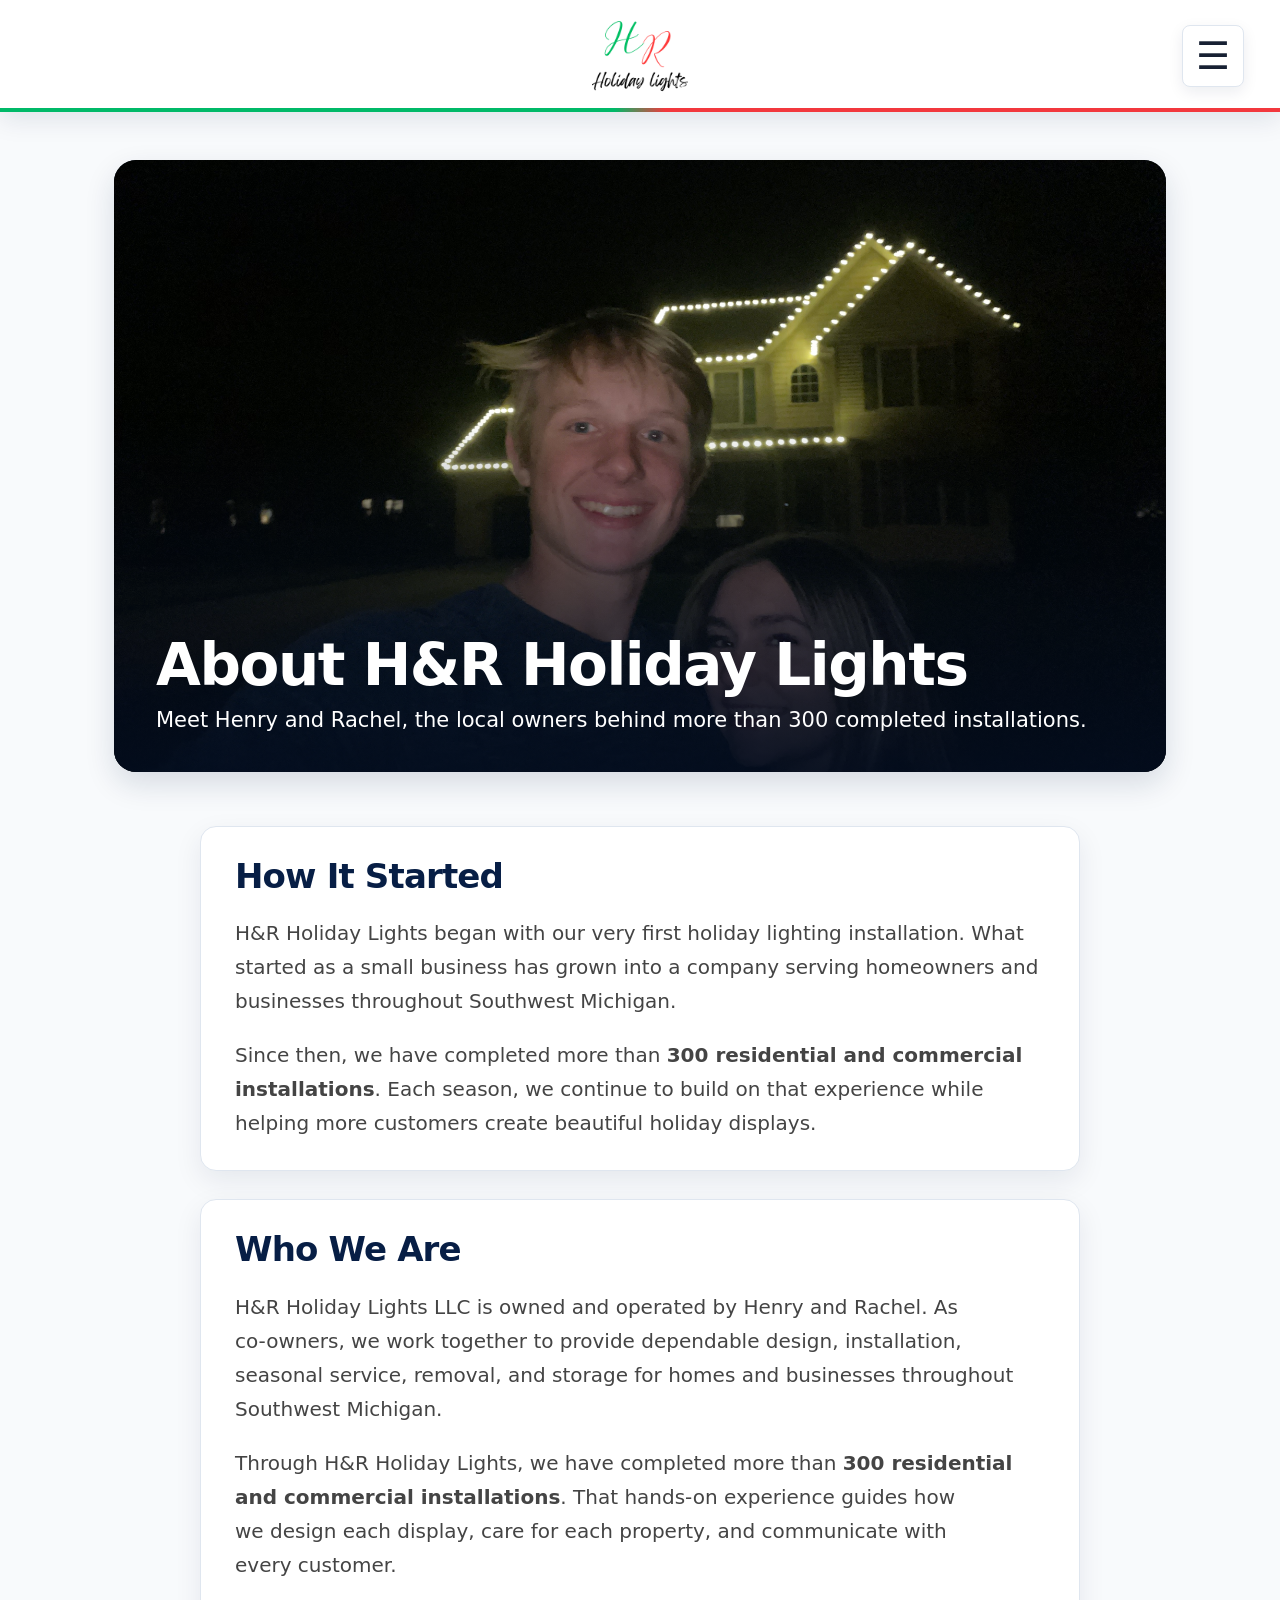
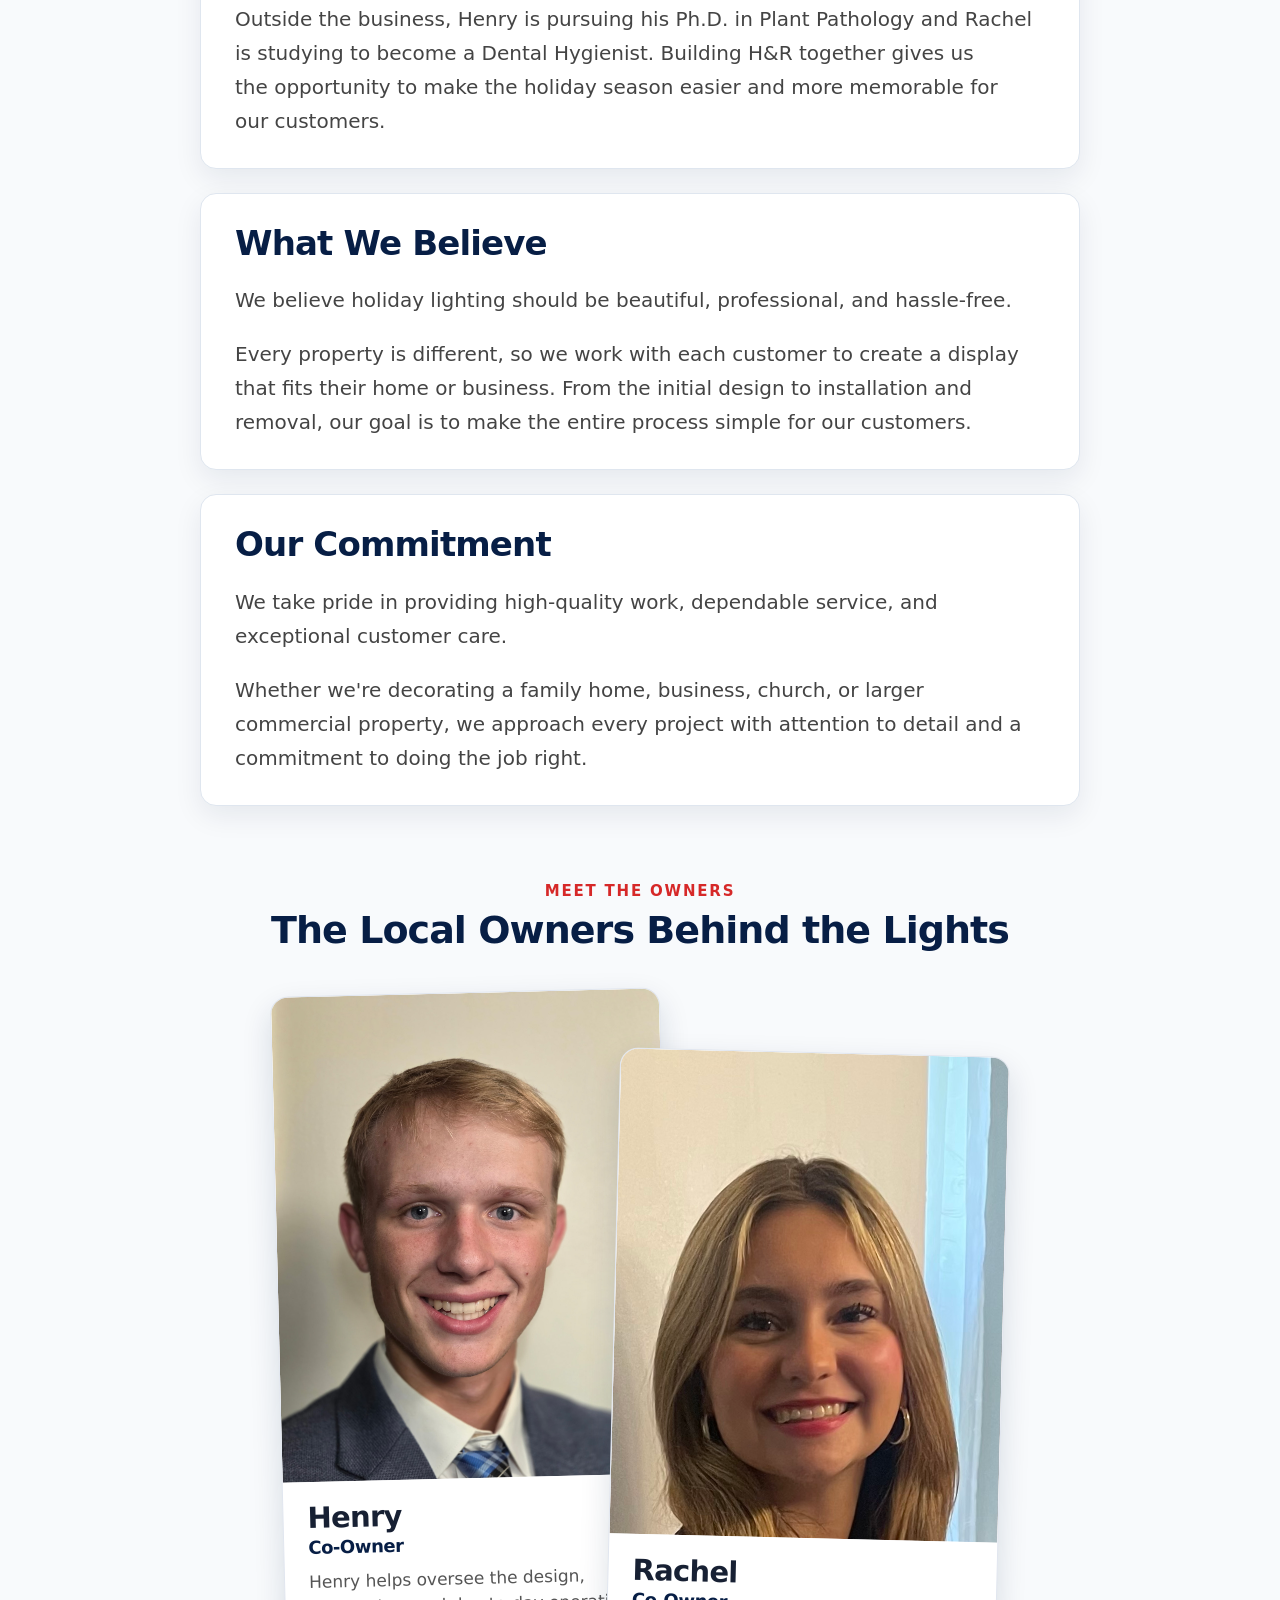
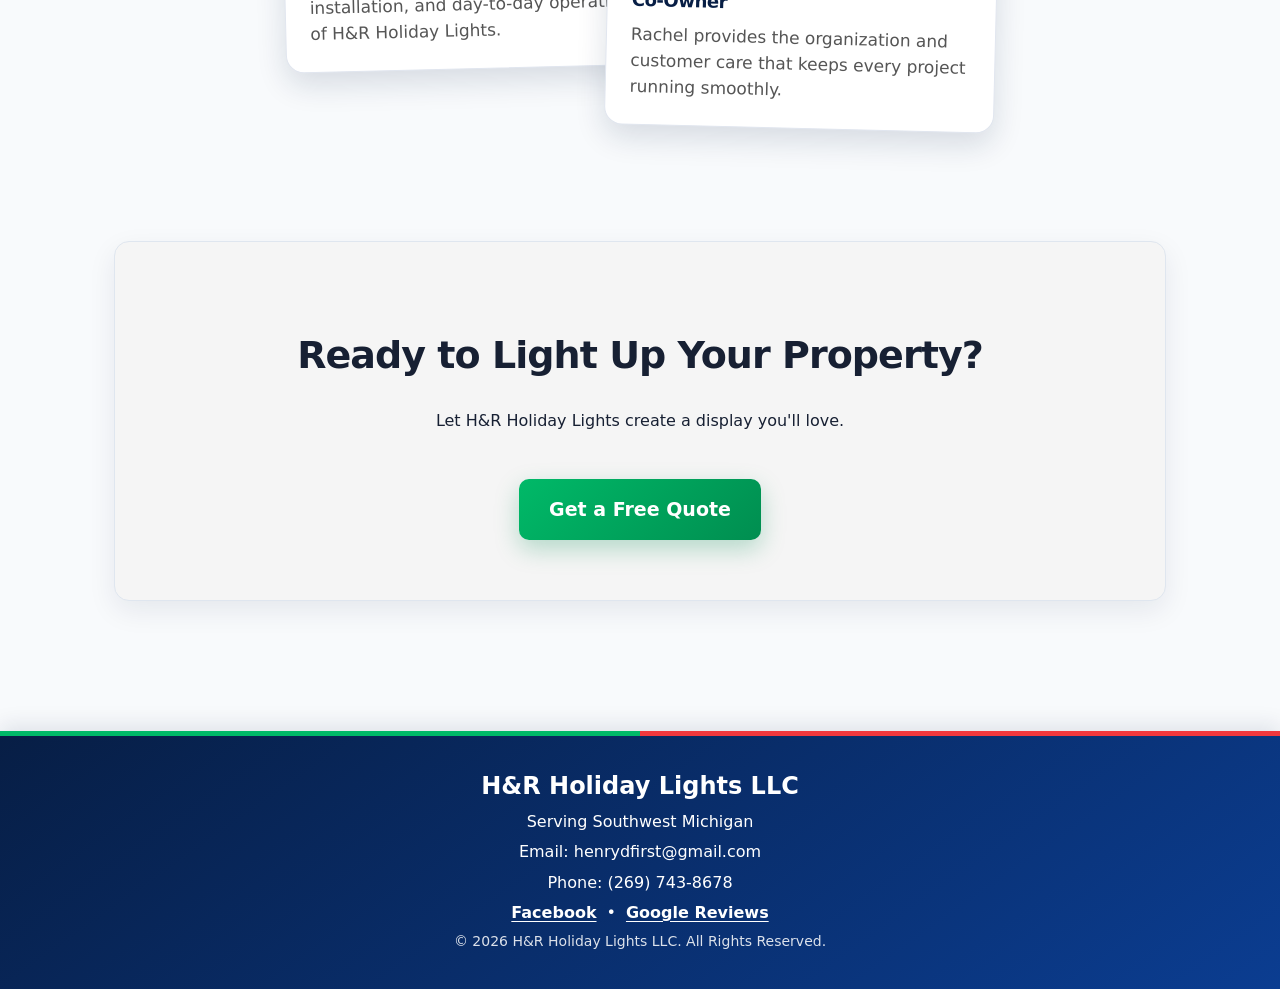
==== commit 7320c265: "Add rotating project stories and SEO updates" ====
--- a/about.html
+++ b/about.html
@@ -5,8 +5,16 @@
     <meta charset="UTF-8">
     <meta name="viewport" content="width=device-width, initial-scale=1.0">
 
-    <title>About Us | H&R Holiday Lights</title>
-
+    <title>About Henry &amp; Rachel | H&amp;R Holiday Lights</title>
+    <meta name="description" content="Meet Henry and Rachel, co-owners of H&amp;R Holiday Lights, a locally owned Southwest Michigan company with more than 300 completed holiday lighting installations.">
+    <meta name="robots" content="index, follow, max-image-preview:large">
+    <link rel="canonical" href="https://handrholidaylights.com/about.html">
+    <meta property="og:type" content="website">
+    <meta property="og:site_name" content="H&amp;R Holiday Lights">
+    <meta property="og:title" content="About Henry &amp; Rachel | H&amp;R Holiday Lights">
+    <meta property="og:description" content="Meet Henry and Rachel, co-owners of H&amp;R Holiday Lights, a locally owned Southwest Michigan company with more than 300 completed holiday lighting installations.">
+    <meta property="og:url" content="https://handrholidaylights.com/about.html">
+    <meta property="og:image" content="https://handrholidaylights.com/photos/Bandos.jpeg">
     <link rel="stylesheet" href="style.css">
 </head>
 
@@ -57,7 +65,7 @@
 
         <div class="about-hero-copy">
             <h1>About H&R Holiday Lights</h1>
-            <p>Professional holiday lighting with a personal touch.</p>
+            <p>Meet Henry and Rachel, the local owners behind more than 300 completed installations.</p>
         </div>
     </div>
 
@@ -93,20 +101,24 @@
         <h2>Who We Are</h2>
 
         <p>
-            H&R Holiday Lights is owned and operated by Henry and
-            Rachel. We have been together for four years and enjoy
-            building the business together.
-        </p>
-
-        <p>
-            Henry is pursuing his Ph.D. in Plant Pathology, while
-            Rachel is studying to become a Dental Hygienist.
-        </p>
-
-        <p>
-            H&R Holiday Lights gives us the opportunity to build
-            something together while providing a service that helps
-            make the holiday season special for our customers.
+            H&R Holiday Lights LLC is owned and operated by Henry and
+            Rachel. As co-owners, we work together to provide dependable
+            design, installation, seasonal service, removal, and storage
+            for homes and businesses throughout Southwest Michigan.
+        </p>
+
+        <p>
+            Through H&R Holiday Lights, we have completed more than
+            <strong>300 residential and commercial installations</strong>.
+            That hands-on experience guides how we design each display,
+            care for each property, and communicate with every customer.
+        </p>
+
+        <p>
+            Outside the business, Henry is pursuing his Ph.D. in Plant
+            Pathology and Rachel is studying to become a Dental Hygienist.
+            Building H&R together gives us the opportunity to make the
+            holiday season easier and more memorable for our customers.
         </p>
 
     </div>
@@ -159,7 +171,7 @@
 
     <div class="team-heading">
         <p class="eyebrow">Meet the owners</p>
-        <h2>The people behind the lights</h2>
+        <h2>The Local Owners Behind the Lights</h2>
     </div>
 
     <div class="owners">
@@ -224,7 +236,7 @@
 
 <footer>
 
-    <p>H&R Holiday Lights</p>
+    <p>H&R Holiday Lights LLC</p>
 
     <p>Serving Southwest Michigan</p>
 
--- a/style.css
+++ b/style.css
@@ -2878,3 +2878,788 @@
         padding-bottom: 56px;
     }
 }
+
+/* =========================================================
+   PROJECT STORIES
+   Reusable editorial cards for real installation spotlights.
+========================================================= */
+
+.featured-project {
+    padding: 92px 24px;
+    background:
+        radial-gradient(circle at 8% 15%, rgba(0, 185, 104, 0.08), transparent 28%),
+        radial-gradient(circle at 92% 85%, rgba(242, 56, 61, 0.07), transparent 25%),
+        #f6f8fb;
+    border-top: 1px solid var(--holiday-line);
+    border-bottom: 1px solid var(--holiday-line);
+}
+
+.featured-project-inner {
+    position: relative;
+    display: grid;
+    grid-template-columns: minmax(0, 1.08fr) minmax(340px, 0.92fr);
+    width: min(1180px, 100%);
+    margin: 0 auto;
+    overflow: hidden;
+    border: 1px solid var(--holiday-line);
+    border-radius: 20px;
+    background: white;
+    box-shadow: 0 24px 60px rgba(7, 30, 69, 0.14);
+}
+
+.featured-project-inner::before,
+.project-story-card::before {
+    content: "";
+    position: absolute;
+    z-index: 2;
+    top: 0;
+    right: 0;
+    left: 0;
+    height: 5px;
+    background: linear-gradient(90deg, var(--logo-green) 50%, var(--logo-red) 50%);
+}
+
+.featured-project-media,
+.project-story-image {
+    margin: 0;
+    background: #03142d;
+}
+
+.featured-project-media img,
+.project-story-image img {
+    display: block;
+    width: 100%;
+    height: 100%;
+    object-fit: contain;
+}
+
+.featured-project-copy {
+    align-self: center;
+    padding: clamp(34px, 5vw, 64px);
+}
+
+.project-story-label {
+    display: block;
+    margin-bottom: 10px;
+    color: var(--logo-green-dark);
+    font-size: 12px;
+    font-weight: 850;
+    letter-spacing: 0.13em;
+    text-transform: uppercase;
+}
+
+.featured-project-copy h2,
+.project-story-content h2,
+.project-stories-heading h2 {
+    margin: 0;
+    color: var(--holiday-navy);
+    line-height: 1.12;
+}
+
+.featured-project-copy h2 {
+    font-size: clamp(32px, 4vw, 48px);
+}
+
+.featured-project-copy p {
+    color: #4f5d72;
+    font-size: 17px;
+    line-height: 1.72;
+}
+
+.featured-project-copy .quote-button {
+    margin-top: 12px;
+    padding: 15px 24px;
+    font-size: 16px;
+}
+
+.project-carousel-track {
+    width: min(1180px, 100%);
+    margin: 0 auto;
+}
+
+.project-carousel .featured-project-inner {
+    width: 100%;
+}
+
+.project-slide[hidden] {
+    display: none;
+}
+
+.project-slide.is-active {
+    animation: project-slide-in 0.48s ease both;
+}
+
+@keyframes project-slide-in {
+    from {
+        opacity: 0;
+        transform: translateX(26px);
+    }
+    to {
+        opacity: 1;
+        transform: translateX(0);
+    }
+}
+
+.project-slide-commercial .featured-project-media {
+    grid-column: 2;
+    grid-row: 1;
+}
+
+.project-slide-commercial .featured-project-copy {
+    grid-column: 1;
+    grid-row: 1;
+}
+
+.project-slide-video-link {
+    position: relative;
+    display: block;
+    overflow: hidden;
+}
+
+.project-slide-video-link > span {
+    position: absolute;
+    top: 50%;
+    left: 50%;
+    display: grid;
+    width: 66px;
+    height: 66px;
+    place-items: center;
+    padding-left: 4px;
+    transform: translate(-50%, -50%);
+    border: 2px solid rgba(255, 255, 255, 0.92);
+    border-radius: 50%;
+    color: white;
+    background: rgba(7, 30, 69, 0.8);
+    box-shadow: 0 10px 28px rgba(0, 0, 0, 0.32);
+    font-size: 26px;
+}
+
+.project-slide-video-link:hover img,
+.project-slide-video-link:focus-visible img {
+    opacity: 0.84;
+}
+
+.project-carousel-proof {
+    margin-top: 19px;
+}
+
+.project-slide-commercial .project-carousel-proof li {
+    color: var(--holiday-navy);
+    background: #f3f7fb;
+    border-color: var(--holiday-line);
+}
+
+.project-carousel-controls {
+    display: flex;
+    align-items: center;
+    justify-content: center;
+    gap: 18px;
+    margin-top: 24px;
+}
+
+.project-carousel-arrow {
+    width: 48px;
+    height: 48px;
+    padding: 0;
+    border: 1px solid #ccd6e3;
+    border-radius: 50%;
+    color: var(--holiday-navy);
+    background: white;
+    box-shadow: 0 8px 20px rgba(7, 30, 69, 0.1);
+    font-size: 23px;
+    font-weight: 800;
+    cursor: pointer;
+}
+
+.project-carousel-arrow:hover,
+.project-carousel-arrow:focus-visible {
+    color: white;
+    background: var(--holiday-navy);
+    outline: none;
+}
+
+.project-carousel-dots {
+    display: flex;
+    align-items: center;
+    gap: 9px;
+}
+
+.project-carousel-dots button {
+    width: 11px;
+    height: 11px;
+    padding: 0;
+    border: 0;
+    border-radius: 999px;
+    background: #abb7c7;
+    cursor: pointer;
+    transition: width 0.2s ease, background 0.2s ease;
+}
+
+.project-carousel-dots button.is-active {
+    width: 30px;
+    background: linear-gradient(90deg, var(--logo-green) 50%, var(--logo-red) 50%);
+}
+
+.project-stories {
+    width: min(1220px, 100%);
+    margin: 0 auto;
+    padding: 0 20px 100px;
+}
+
+.project-stories-heading {
+    max-width: 760px;
+    margin: 0 auto 34px;
+    color: white;
+    text-align: center;
+}
+
+.project-stories-heading h2 {
+    color: white;
+    font-size: clamp(35px, 5vw, 52px);
+}
+
+.project-stories-heading h2::after {
+    content: "";
+    display: block;
+    width: 78px;
+    height: 4px;
+    margin: 15px auto 0;
+    border-radius: 999px;
+    background: linear-gradient(90deg, var(--logo-green) 50%, var(--logo-red) 50%);
+}
+
+.project-stories-heading p {
+    margin: 18px auto 0;
+    color: rgba(255, 255, 255, 0.84);
+    font-size: 17px;
+    line-height: 1.7;
+}
+
+.project-story-card {
+    position: relative;
+    display: grid;
+    grid-template-columns: minmax(0, 1.08fr) minmax(360px, 0.92fr);
+    overflow: hidden;
+    border: 1px solid rgba(255, 255, 255, 0.35);
+    border-radius: 20px;
+    background: white;
+    box-shadow: 0 28px 70px rgba(0, 0, 0, 0.38);
+}
+
+.project-story-content {
+    padding: clamp(34px, 5vw, 58px);
+}
+
+.project-story-content h2 {
+    font-size: clamp(30px, 3.5vw, 43px);
+}
+
+.project-story-content > p {
+    margin: 18px 0 0;
+    color: #4f5d72;
+    font-size: 16px;
+    line-height: 1.72;
+}
+
+.project-story-details {
+    display: grid;
+    gap: 0;
+    margin: 26px 0 4px;
+    border-top: 1px solid var(--holiday-line);
+    border-bottom: 1px solid var(--holiday-line);
+}
+
+.project-story-details div {
+    display: grid;
+    grid-template-columns: 108px 1fr;
+    gap: 16px;
+    padding: 13px 0;
+    border-bottom: 1px solid var(--holiday-line);
+}
+
+.project-story-details div:last-child {
+    border-bottom: 0;
+}
+
+.project-story-details dt {
+    color: var(--logo-green-dark);
+    font-size: 11px;
+    font-weight: 850;
+    letter-spacing: 0.1em;
+    text-transform: uppercase;
+}
+
+.project-story-details dd {
+    margin: 0;
+    color: var(--holiday-ink);
+    font-size: 14px;
+    font-weight: 700;
+    line-height: 1.45;
+}
+
+@media (max-width: 900px) {
+    .featured-project-inner,
+    .project-story-card {
+        grid-template-columns: 1fr;
+    }
+
+    .featured-project-media img,
+    .project-story-image img {
+        height: auto;
+    }
+
+    .featured-project-copy,
+    .project-story-content {
+        padding: 34px 28px 40px;
+    }
+
+    .project-slide-commercial .featured-project-media,
+    .project-slide-commercial .featured-project-copy {
+        grid-column: auto;
+        grid-row: auto;
+    }
+}
+
+@media (max-width: 600px) {
+    .featured-project {
+        padding: 58px 14px 64px;
+    }
+
+    .featured-project-inner,
+    .project-story-card {
+        border-radius: 14px;
+    }
+
+    .featured-project-copy,
+    .project-story-content {
+        padding: 28px 20px 32px;
+    }
+
+    .featured-project-copy h2,
+    .project-story-content h2 {
+        font-size: 30px;
+    }
+
+    .featured-project-copy p,
+    .project-story-content > p,
+    .project-stories-heading p {
+        font-size: 15px;
+    }
+
+    .featured-project-copy .quote-button {
+        width: 100%;
+        padding-right: 18px;
+        padding-left: 18px;
+    }
+
+    .project-stories {
+        padding: 0 14px 64px;
+    }
+
+    .project-story-details div {
+        grid-template-columns: 1fr;
+        gap: 4px;
+    }
+
+    .project-carousel-controls {
+        margin-top: 18px;
+    }
+
+    .project-carousel-arrow {
+        width: 46px;
+        height: 46px;
+    }
+}
+
+@media (prefers-reduced-motion: reduce) {
+    .project-slide.is-active {
+        animation: none;
+    }
+}
+
+/* =========================================================
+   CAPACITY, QUALITY, AND SERVICE PROOF
+========================================================= */
+
+.capacity-proof {
+    padding: 86px 24px 94px;
+    background: white;
+    border-top: 1px solid var(--holiday-line);
+}
+
+.capacity-proof-heading {
+    max-width: 850px;
+    margin: 0 auto 38px;
+    text-align: center;
+}
+
+.capacity-proof-heading h2,
+.quality-promise h2,
+.service-capacity h2 {
+    margin: 0;
+    color: var(--holiday-navy);
+    line-height: 1.12;
+}
+
+.capacity-proof-heading h2 {
+    font-size: clamp(34px, 4.7vw, 52px);
+}
+
+.capacity-proof-heading > p {
+    margin: 18px auto 0;
+    color: #566177;
+    font-size: 18px;
+    line-height: 1.72;
+}
+
+.capacity-proof-grid {
+    display: grid;
+    grid-template-columns: repeat(3, minmax(0, 1fr));
+    gap: 20px;
+    width: min(1120px, 100%);
+    margin: 0 auto;
+}
+
+.capacity-proof-grid article {
+    position: relative;
+    padding: 31px 27px 28px;
+    overflow: hidden;
+    border: 1px solid var(--holiday-line);
+    border-top: 4px solid var(--logo-green);
+    border-radius: 15px;
+    background: #f9fbfd;
+    box-shadow: 0 12px 30px rgba(7, 30, 69, 0.08);
+}
+
+.capacity-proof-grid article:nth-child(even) {
+    border-top-color: var(--logo-red);
+}
+
+.capacity-proof-grid strong {
+    display: block;
+    color: var(--logo-green-dark);
+    font-size: 31px;
+    line-height: 1;
+}
+
+.capacity-proof-grid article:nth-child(even) strong {
+    color: var(--logo-red-dark);
+}
+
+.capacity-proof-grid h3 {
+    margin: 12px 0 8px;
+    color: var(--holiday-navy);
+    font-size: 21px;
+}
+
+.capacity-proof-grid p {
+    margin: 0;
+    color: #566177;
+    font-size: 15px;
+    line-height: 1.65;
+}
+
+.homepage-commercial-spotlight {
+    display: grid;
+    grid-template-columns: minmax(0, 0.95fr) minmax(380px, 1.05fr);
+    align-items: stretch;
+    width: min(1120px, 100%);
+    margin: 28px auto 0;
+    overflow: hidden;
+    border: 1px solid rgba(7, 30, 69, 0.2);
+    border-radius: 17px;
+    color: white;
+    background: var(--holiday-navy);
+    box-shadow: 0 18px 46px rgba(7, 30, 69, 0.18);
+}
+
+.homepage-commercial-media {
+    position: relative;
+    display: block;
+    min-height: 350px;
+    overflow: hidden;
+    background: #020812;
+}
+
+.homepage-commercial-media img {
+    display: block;
+    width: 100%;
+    height: 100%;
+    object-fit: cover;
+    transition: transform 0.25s ease, opacity 0.25s ease;
+}
+
+.homepage-commercial-media > span {
+    position: absolute;
+    top: 50%;
+    left: 50%;
+    display: grid;
+    width: 66px;
+    height: 66px;
+    place-items: center;
+    padding-left: 4px;
+    transform: translate(-50%, -50%);
+    border: 2px solid rgba(255, 255, 255, 0.9);
+    border-radius: 50%;
+    color: white;
+    background: rgba(7, 30, 69, 0.76);
+    box-shadow: 0 10px 28px rgba(0, 0, 0, 0.32);
+    font-size: 26px;
+}
+
+.homepage-commercial-media:hover img,
+.homepage-commercial-media:focus-visible img {
+    transform: scale(1.025);
+    opacity: 0.86;
+}
+
+.homepage-commercial-copy {
+    align-self: center;
+    padding: 38px 40px 42px;
+}
+
+.homepage-commercial-copy .project-story-label {
+    color: #85eabd;
+}
+
+.homepage-commercial-copy h3 {
+    margin: 0;
+    color: white;
+    font-size: clamp(29px, 3.6vw, 42px);
+    line-height: 1.12;
+}
+
+.homepage-commercial-copy > p {
+    margin: 17px 0 0;
+    color: rgba(255, 255, 255, 0.82);
+    font-size: 16px;
+    line-height: 1.7;
+}
+
+.commercial-proof-list {
+    display: flex;
+    flex-wrap: wrap;
+    gap: 8px;
+    margin: 21px 0 0;
+    padding: 0;
+    list-style: none;
+}
+
+.commercial-proof-list li {
+    padding: 8px 11px;
+    border: 1px solid rgba(255, 255, 255, 0.22);
+    border-radius: 999px;
+    color: rgba(255, 255, 255, 0.9);
+    background: rgba(255, 255, 255, 0.08);
+    font-size: 12px;
+    font-weight: 750;
+}
+
+.homepage-commercial-copy .quote-button {
+    margin-top: 23px;
+    padding: 14px 22px;
+    font-size: 15px;
+}
+
+#dowagiac-project {
+    scroll-margin-top: 140px;
+}
+
+.quality-promise {
+    display: grid;
+    grid-template-columns: minmax(0, 1.1fr) minmax(330px, 0.9fr);
+    align-items: center;
+    gap: 34px;
+    padding: 72px max(24px, calc((100% - 1120px) / 2));
+    color: white;
+    background:
+        linear-gradient(rgba(3, 20, 45, 0.82), rgba(3, 20, 45, 0.9)),
+        url("photos/snow-backdrop.png") center / cover;
+    border-top: 1px solid rgba(255, 255, 255, 0.18);
+    border-bottom: 1px solid rgba(255, 255, 255, 0.18);
+}
+
+.quality-promise .project-story-label {
+    color: #85eabd;
+}
+
+.quality-promise h2 {
+    color: white;
+    font-size: clamp(34px, 4.4vw, 50px);
+}
+
+.quality-promise-copy > p {
+    margin: 18px 0 0;
+    color: rgba(255, 255, 255, 0.84);
+    font-size: 17px;
+    line-height: 1.72;
+}
+
+.service-guarantee {
+    display: grid;
+    grid-template-columns: 52px 1fr;
+    gap: 18px;
+    padding: 30px;
+    border: 1px solid rgba(255, 255, 255, 0.28);
+    border-radius: 16px;
+    background: rgba(255, 255, 255, 0.11);
+    box-shadow: 0 18px 46px rgba(0, 0, 0, 0.24);
+    backdrop-filter: blur(8px);
+}
+
+.service-guarantee > span {
+    display: grid;
+    width: 52px;
+    height: 52px;
+    place-items: center;
+    border-radius: 50%;
+    color: white;
+    background: linear-gradient(135deg, var(--logo-green), var(--logo-green-dark));
+    font-size: 27px;
+    font-weight: 900;
+}
+
+.service-guarantee h3 {
+    margin: 2px 0 8px;
+    color: white;
+    font-size: 23px;
+}
+
+.service-guarantee p {
+    margin: 0;
+    color: rgba(255, 255, 255, 0.84);
+    font-size: 15px;
+    line-height: 1.65;
+}
+
+.service-capacity {
+    position: relative;
+    margin: 54px auto 0;
+    padding: 38px;
+    overflow: hidden;
+    border: 1px solid var(--holiday-line);
+    border-radius: 15px;
+    background: white;
+    box-shadow: 0 15px 38px rgba(7, 30, 69, 0.1);
+}
+
+.service-capacity::before {
+    content: "";
+    position: absolute;
+    top: 0;
+    right: 0;
+    left: 0;
+    height: 5px;
+    background: linear-gradient(90deg, var(--logo-green) 50%, var(--logo-red) 50%);
+}
+
+.service-capacity h2 {
+    font-size: clamp(30px, 4vw, 42px);
+}
+
+.service-capacity p {
+    margin: 17px 0 0;
+    color: #566177;
+    font-size: 17px;
+    line-height: 1.72;
+}
+
+.commercial-video-feature figcaption > p {
+    max-width: 850px;
+    margin: 15px auto 0;
+    text-align: left;
+}
+
+.commercial-video-feature .commercial-story-details {
+    max-width: 850px;
+    margin: 25px auto 4px;
+    text-align: left;
+}
+
+.commercial-video-feature .commercial-video-prompt {
+    margin-top: 20px;
+    color: var(--holiday-navy);
+    font-weight: 800;
+    text-align: center;
+}
+
+@media (max-width: 850px) {
+    .capacity-proof-grid,
+    .quality-promise,
+    .homepage-commercial-spotlight {
+        grid-template-columns: 1fr;
+    }
+
+    .homepage-commercial-media {
+        min-height: 0;
+    }
+
+    .homepage-commercial-media img {
+        height: auto;
+        object-fit: contain;
+    }
+
+    .quality-promise {
+        padding: 60px 20px;
+    }
+}
+
+@media (max-width: 600px) {
+    .capacity-proof {
+        padding: 60px 14px 66px;
+    }
+
+    .capacity-proof-heading > p,
+    .quality-promise-copy > p,
+    .service-capacity p {
+        font-size: 15px;
+    }
+
+    .capacity-proof-grid {
+        gap: 14px;
+    }
+
+    .capacity-proof-grid article,
+    .service-capacity {
+        padding: 25px 21px;
+        border-radius: 13px;
+    }
+
+    .homepage-commercial-spotlight {
+        border-radius: 13px;
+    }
+
+    .homepage-commercial-copy {
+        padding: 29px 21px 34px;
+    }
+
+    .homepage-commercial-copy > p {
+        font-size: 15px;
+    }
+
+    .homepage-commercial-copy .quote-button {
+        width: 100%;
+    }
+
+    .service-guarantee {
+        grid-template-columns: 44px 1fr;
+        gap: 14px;
+        padding: 23px 19px;
+        border-radius: 13px;
+    }
+
+    .service-guarantee > span {
+        width: 44px;
+        height: 44px;
+        font-size: 23px;
+    }
+
+    .service-guarantee h3 {
+        font-size: 20px;
+    }
+
+    .commercial-video-feature figcaption > p,
+    .commercial-video-feature .commercial-story-details {
+        text-align: left;
+    }
+}
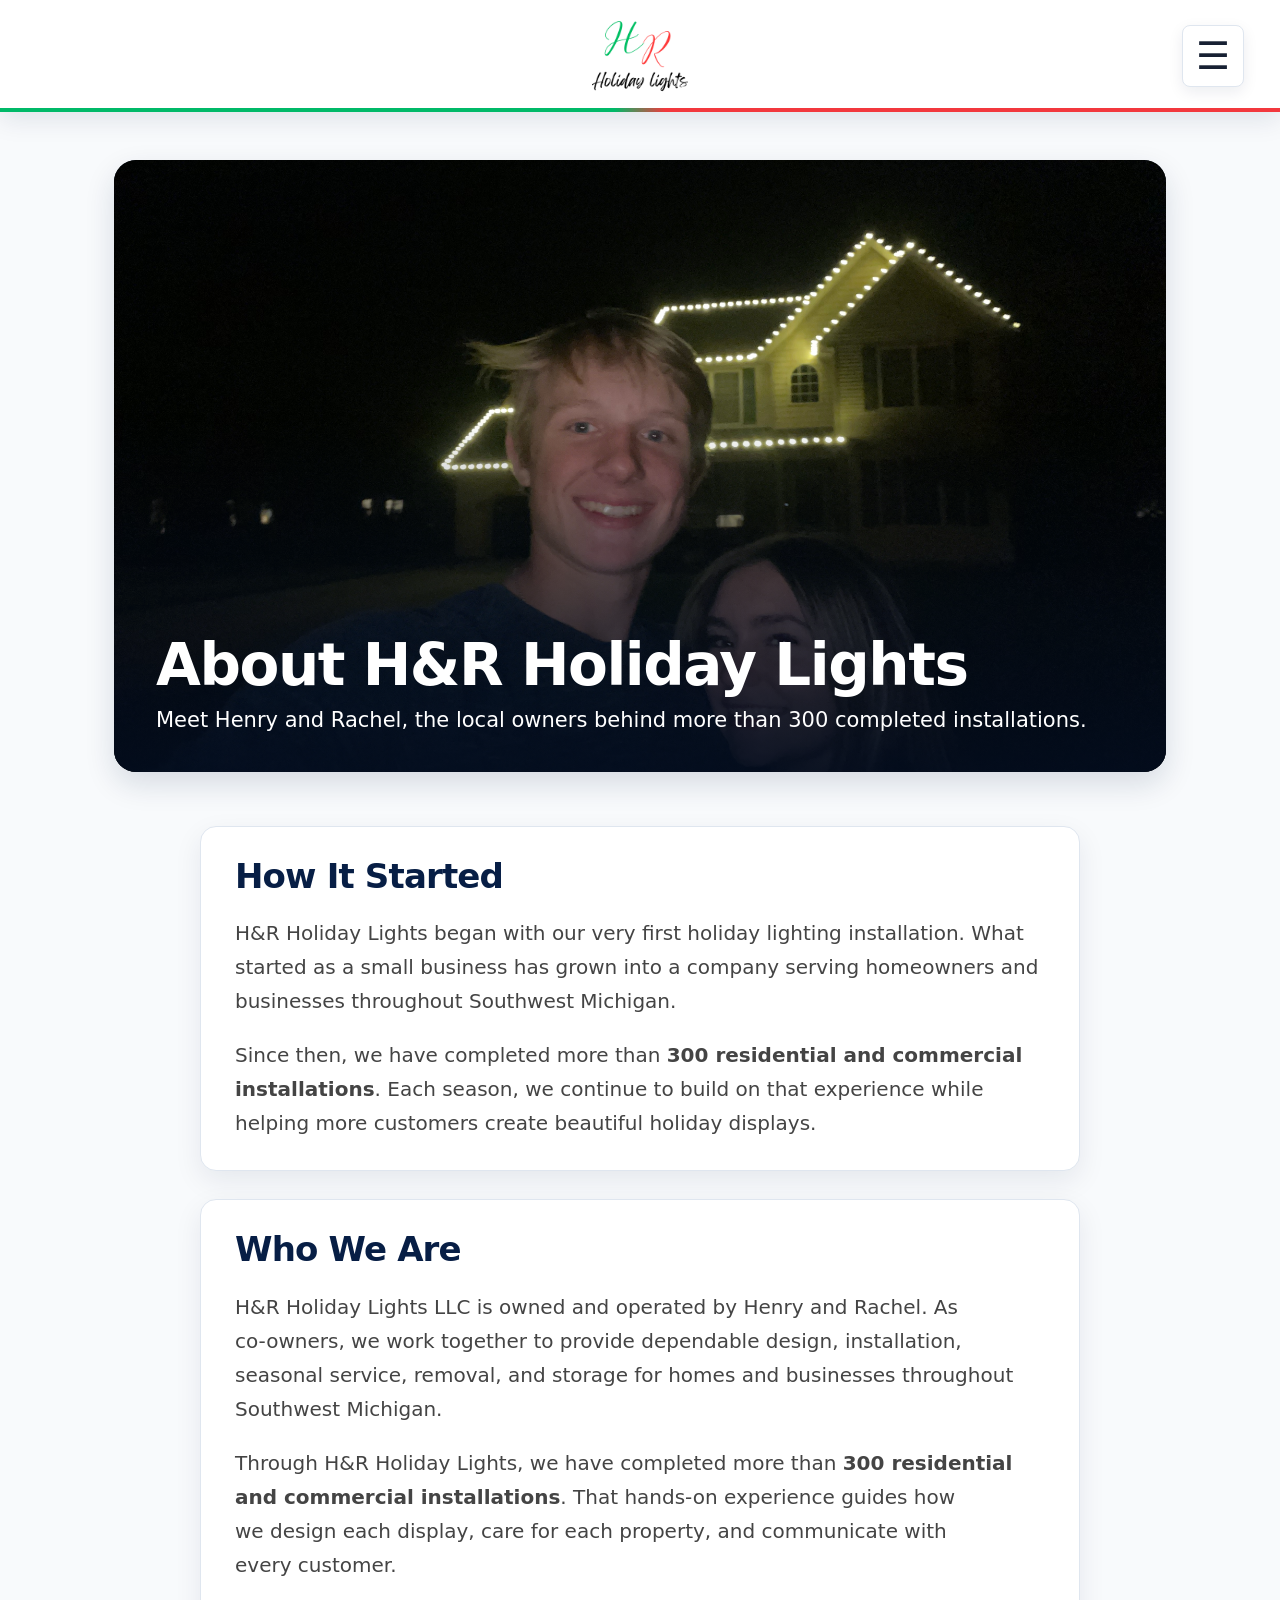
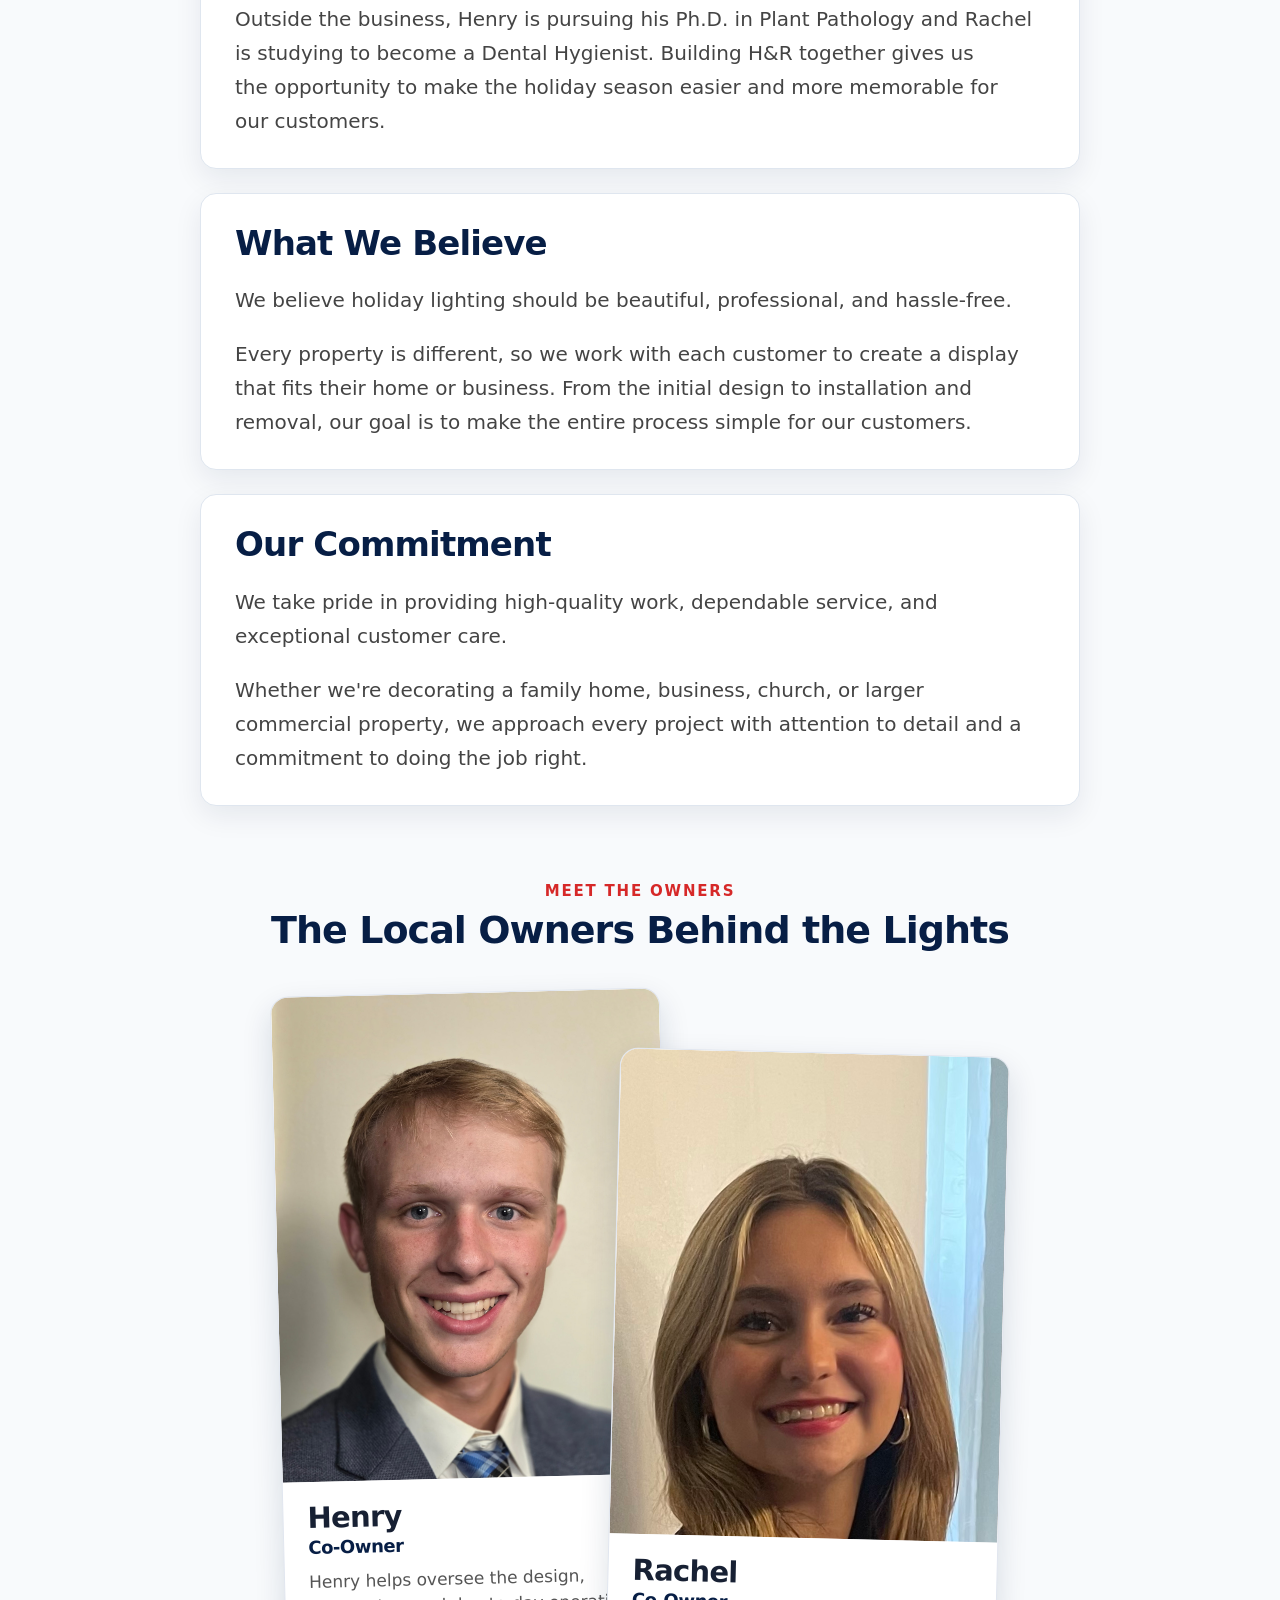
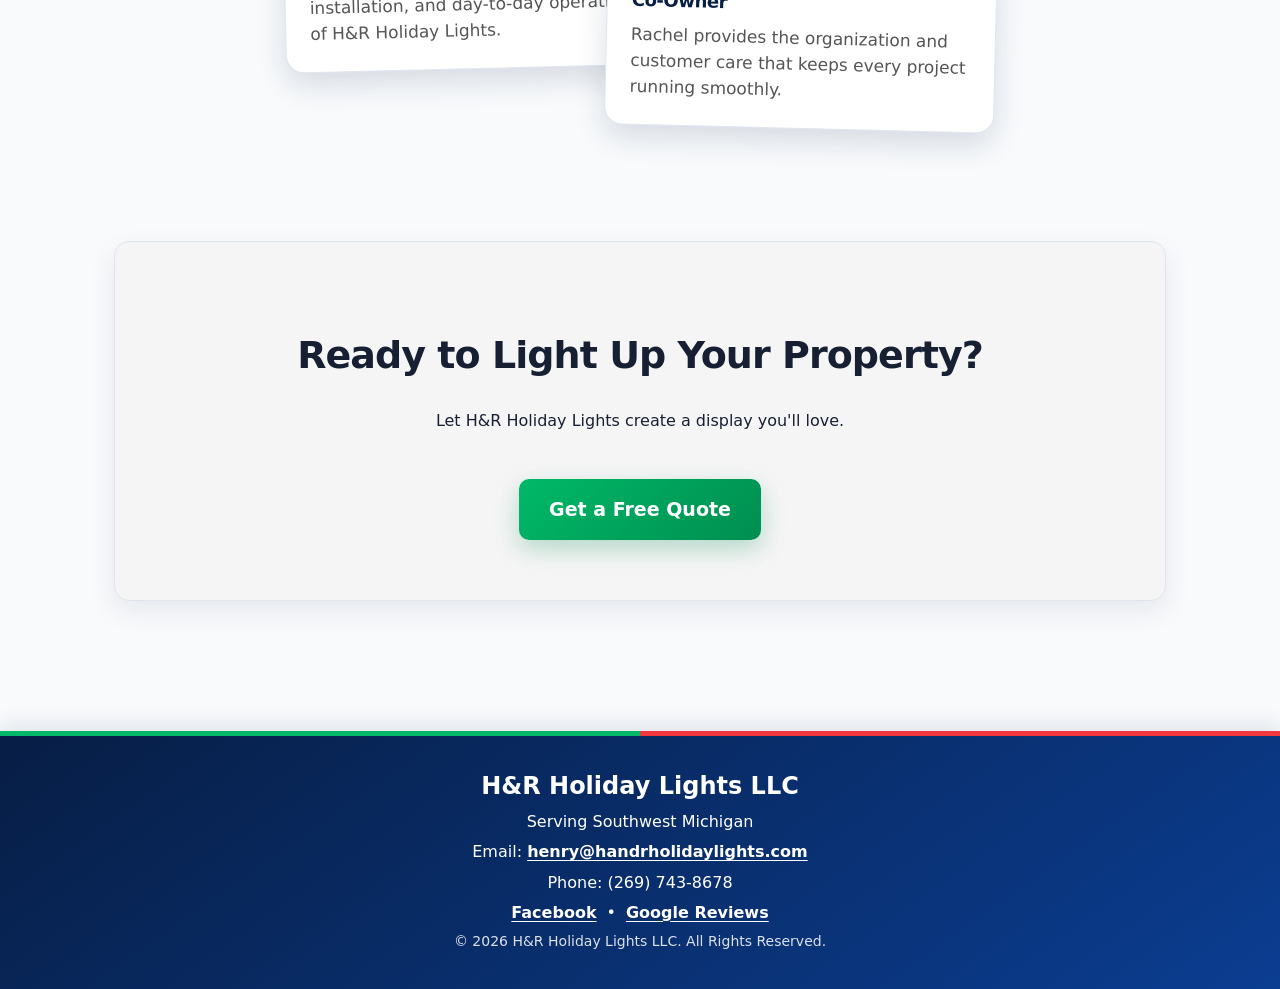
==== commit ed755737: "Update commercial gallery, pricing, reviews, and contact email" ====
--- a/about.html
+++ b/about.html
@@ -42,6 +42,8 @@
             <a href="packages.html">Packages</a>
             <a href="process.html">Our Process</a>
             <a href="about.html">About Us</a>
+            <a href="portage-christmas-light-installation.html">Portage</a>
+            <a href="kalamazoo-christmas-light-installation.html">Kalamazoo</a>
             <a href="faq.html">FAQ</a>
             <a href="index.html#quote">Free Quote</a>
 
@@ -240,7 +242,7 @@
 
     <p>Serving Southwest Michigan</p>
 
-    <p>Email: henrydfirst@gmail.com</p>
+    <p>Email: <a href="mailto:henry@handrholidaylights.com">henry@handrholidaylights.com</a></p>
 
     <p>Phone: (269) 743-8678</p>
 
--- a/style.css
+++ b/style.css
@@ -1338,6 +1338,16 @@
     margin-bottom: 0;
     font-size: 14px;
     opacity: 0.86;
+}
+
+footer > p > a {
+    color: white;
+    font-weight: 750;
+    text-underline-offset: 3px;
+}
+
+footer > p > a:hover {
+    color: #b8f6db;
 }
 
 /* About page: shared photo first, story next, owners at the bottom. */
@@ -1961,12 +1971,25 @@
     line-height: 1.7;
 }
 
-.review-cards {
-    display: grid;
-    grid-template-columns: repeat(2, minmax(0, 1fr));
-    gap: 22px;
+.review-carousel {
     width: min(1120px, 100%);
     margin: 0 auto;
+}
+
+.review-viewport {
+    overflow: hidden;
+    border-radius: 16px;
+    touch-action: pan-y;
+}
+
+.review-track {
+    display: flex;
+    align-items: stretch;
+    transition: transform 0.55s ease;
+}
+
+.review-slide {
+    min-width: 100%;
 }
 
 .review-card {
@@ -1997,9 +2020,70 @@
 }
 
 .review-card-current {
-    grid-column: 1 / -1;
     min-height: 0;
     padding: 38px 42px;
+}
+
+.review-carousel-controls {
+    display: flex;
+    align-items: center;
+    justify-content: center;
+    gap: 18px;
+    margin-top: 24px;
+}
+
+.review-carousel-controls[hidden] {
+    display: none;
+}
+
+.review-arrow {
+    display: grid;
+    width: 44px;
+    height: 44px;
+    padding: 0;
+    place-items: center;
+    border: 1px solid rgba(0, 142, 80, 0.24);
+    border-radius: 50%;
+    color: var(--holiday-navy);
+    background: white;
+    box-shadow: 0 7px 18px rgba(7, 30, 69, 0.1);
+    font-size: 22px;
+    cursor: pointer;
+}
+
+.review-arrow:hover,
+.review-arrow:focus-visible {
+    color: white;
+    background: var(--logo-green-dark);
+}
+
+.review-dots {
+    display: flex;
+    gap: 9px;
+}
+
+.review-dots button {
+    width: 10px;
+    height: 10px;
+    padding: 0;
+    border: 0;
+    border-radius: 999px;
+    background: #cbd5e1;
+    cursor: pointer;
+    transition: width 0.2s ease, background 0.2s ease;
+}
+
+.review-dots button.is-active {
+    width: 28px;
+    background: var(--logo-green);
+}
+
+.review-all-link {
+    display: table;
+    margin: 22px auto 0;
+    color: var(--logo-green-dark);
+    font-weight: 800;
+    text-underline-offset: 4px;
 }
 
 .reviewer {
@@ -2318,18 +2402,13 @@
         font-size: 30px;
     }
 
-    .review-cards {
-        grid-template-columns: 1fr;
-        gap: 16px;
-    }
-
     .review-card {
         min-height: 0;
         padding: 24px;
     }
 
     .review-card-current {
-        grid-column: auto;
+        padding: 26px 24px;
     }
 
     .review-card-top {
@@ -3272,6 +3351,9 @@
 }
 
 @media (prefers-reduced-motion: reduce) {
+    .review-track {
+        transition: none;
+    }
     .project-slide.is-active {
         animation: none;
     }
@@ -3663,3 +3745,907 @@
         text-align: left;
     }
 }
+
+/* =========================================================
+   PORTAGE AND KALAMAZOO LOCATION PAGES
+========================================================= */
+
+.location-body {
+    background: #f8fafc;
+}
+
+.home-service-areas {
+    padding: 82px 24px 88px;
+    border-bottom: 1px solid var(--holiday-line);
+    background:
+        radial-gradient(circle at 8% 12%, rgba(0, 185, 104, 0.08), transparent 24%),
+        radial-gradient(circle at 92% 88%, rgba(242, 56, 61, 0.07), transparent 24%),
+        #f8fafc;
+}
+
+.home-service-area-grid {
+    display: grid;
+    grid-template-columns: repeat(2, minmax(0, 1fr));
+    gap: 22px;
+    width: min(1040px, 100%);
+    margin: 0 auto;
+}
+
+.home-service-area-card {
+    position: relative;
+    display: block;
+    padding: 32px 34px 34px;
+    overflow: hidden;
+    border: 1px solid var(--holiday-line);
+    border-top: 5px solid var(--logo-green);
+    border-radius: 16px;
+    color: inherit;
+    background: white;
+    box-shadow: 0 14px 34px rgba(7, 30, 69, 0.09);
+    text-decoration: none;
+    transition: transform 0.22s ease, box-shadow 0.22s ease;
+}
+
+.home-service-area-card:nth-child(even) {
+    border-top-color: var(--logo-red);
+}
+
+.home-service-area-card:hover,
+.home-service-area-card:focus-visible {
+    transform: translateY(-4px);
+    box-shadow: 0 19px 43px rgba(7, 30, 69, 0.14);
+}
+
+.home-service-area-card > span {
+    color: var(--logo-green-dark);
+    font-size: 13px;
+    font-weight: 850;
+    letter-spacing: 0.1em;
+    text-transform: uppercase;
+}
+
+.home-service-area-card:nth-child(even) > span {
+    color: var(--logo-red-dark);
+}
+
+.home-service-area-card h3 {
+    margin: 10px 0 12px;
+    color: var(--holiday-navy);
+    font-size: 27px;
+}
+
+.home-service-area-card p {
+    margin: 0 0 20px;
+    color: #59667a;
+    font-size: 16px;
+    line-height: 1.7;
+}
+
+.home-service-area-card strong {
+    color: var(--holiday-navy);
+    font-size: 15px;
+}
+
+.location-hero {
+    position: relative;
+    display: grid;
+    min-height: 650px;
+    place-items: center;
+    overflow: hidden;
+    isolation: isolate;
+    color: white;
+    text-align: center;
+}
+
+.location-hero::before,
+.location-hero::after {
+    content: "";
+    position: absolute;
+    inset: 0;
+}
+
+.location-hero::before {
+    z-index: -2;
+    background-position: center;
+    background-size: cover;
+    transform: scale(1.015);
+}
+
+.location-hero-portage::before {
+    background-image: url("photos/Bethany.jpeg");
+}
+
+.location-hero-kalamazoo::before {
+    background-image: url("photos/Bandos.jpeg");
+}
+
+.location-hero::after {
+    z-index: -1;
+    background:
+        linear-gradient(90deg, rgba(2, 14, 34, 0.9), rgba(5, 27, 61, 0.62), rgba(2, 14, 34, 0.82)),
+        linear-gradient(to top, rgba(2, 14, 34, 0.75), transparent 55%);
+}
+
+.location-hero-content {
+    width: min(920px, calc(100% - 40px));
+    margin: 0 auto;
+    padding: 54px 48px 58px;
+    border: 1px solid rgba(255, 255, 255, 0.24);
+    border-radius: 20px;
+    background: rgba(3, 18, 43, 0.66);
+    box-shadow: 0 25px 70px rgba(0, 0, 0, 0.36);
+    backdrop-filter: blur(7px);
+}
+
+.location-kicker {
+    display: inline-block;
+    margin-bottom: 14px;
+    color: #91f1c6;
+    font-size: 14px;
+    font-weight: 850;
+    letter-spacing: 0.14em;
+    text-transform: uppercase;
+}
+
+.location-hero h1 {
+    max-width: 880px;
+    margin: 0 auto;
+    color: white;
+    font-size: clamp(40px, 6vw, 66px);
+    line-height: 1.05;
+}
+
+.location-hero h1::after {
+    content: "";
+    display: block;
+    width: 90px;
+    height: 5px;
+    margin: 22px auto 0;
+    border-radius: 999px;
+    background: linear-gradient(90deg, var(--logo-green) 50%, var(--logo-red) 50%);
+}
+
+.location-hero p {
+    max-width: 770px;
+    margin: 23px auto 0;
+    color: rgba(255, 255, 255, 0.9);
+    font-size: 19px;
+    line-height: 1.7;
+}
+
+.location-actions {
+    display: flex;
+    flex-wrap: wrap;
+    align-items: center;
+    justify-content: center;
+    gap: 15px;
+    margin-top: 30px;
+}
+
+.location-actions .quote-button {
+    margin-top: 0;
+    padding: 17px 31px;
+    font-size: 18px;
+}
+
+.location-phone {
+    display: inline-flex;
+    min-height: 58px;
+    align-items: center;
+    justify-content: center;
+    padding: 14px 26px;
+    border: 1px solid rgba(255, 255, 255, 0.54);
+    border-radius: 10px;
+    color: white;
+    background: rgba(255, 255, 255, 0.08);
+    font-size: 17px;
+    font-weight: 800;
+    text-decoration: none;
+    transition: background 0.2s ease, transform 0.2s ease;
+}
+
+.location-phone:hover,
+.location-phone:focus-visible {
+    transform: translateY(-2px);
+    background: rgba(255, 255, 255, 0.16);
+}
+
+.location-trust {
+    position: relative;
+    z-index: 3;
+    display: grid;
+    grid-template-columns: repeat(3, minmax(0, 1fr));
+    width: min(1020px, calc(100% - 40px));
+    margin: -42px auto 0;
+    overflow: hidden;
+    border: 1px solid var(--holiday-line);
+    border-radius: 16px;
+    background: white;
+    box-shadow: 0 18px 46px rgba(7, 30, 69, 0.15);
+}
+
+.location-trust div {
+    display: flex;
+    min-height: 118px;
+    flex-direction: column;
+    align-items: center;
+    justify-content: center;
+    padding: 23px 20px;
+    text-align: center;
+}
+
+.location-trust div + div {
+    border-left: 1px solid var(--holiday-line);
+}
+
+.location-trust strong {
+    color: var(--holiday-navy);
+    font-size: 28px;
+    line-height: 1.1;
+}
+
+.location-trust span {
+    margin-top: 7px;
+    color: #5c687d;
+    font-size: 14px;
+    font-weight: 650;
+}
+
+.location-section {
+    width: min(1120px, calc(100% - 40px));
+    margin: 0 auto;
+    padding: 92px 0;
+}
+
+.location-intro-grid {
+    display: grid;
+    grid-template-columns: minmax(0, 1fr) minmax(390px, 0.9fr);
+    align-items: center;
+    gap: 58px;
+}
+
+.location-copy h2,
+.location-section-heading h2,
+.location-band h2,
+.location-quote h2 {
+    color: var(--holiday-navy);
+    line-height: 1.1;
+}
+
+.location-copy h2 {
+    margin: 8px 0 20px;
+    font-size: clamp(34px, 4.4vw, 50px);
+}
+
+.location-copy p {
+    margin: 0 0 18px;
+    color: #4f5c70;
+    font-size: 17px;
+    line-height: 1.75;
+}
+
+.location-text-link {
+    display: inline-flex;
+    align-items: center;
+    gap: 8px;
+    margin-top: 8px;
+    color: var(--logo-green-dark);
+    font-size: 16px;
+    font-weight: 850;
+    text-decoration-thickness: 2px;
+    text-underline-offset: 4px;
+}
+
+.location-text-link:hover,
+.location-text-link:focus-visible {
+    color: var(--logo-red-dark);
+}
+
+.location-feature-image {
+    position: relative;
+    margin: 0;
+    overflow: hidden;
+    border: 1px solid var(--holiday-line);
+    border-radius: 18px;
+    background: var(--holiday-navy);
+    box-shadow: 0 20px 48px rgba(7, 30, 69, 0.2);
+}
+
+.location-feature-image::before {
+    content: "";
+    position: absolute;
+    z-index: 2;
+    top: 0;
+    right: 0;
+    left: 0;
+    height: 5px;
+    background: linear-gradient(90deg, var(--logo-green) 50%, var(--logo-red) 50%);
+}
+
+.location-feature-image img {
+    display: block;
+    width: 100%;
+    aspect-ratio: 4 / 3;
+    object-fit: cover;
+}
+
+.location-feature-image figcaption {
+    padding: 15px 19px 17px;
+    color: rgba(255, 255, 255, 0.88);
+    font-size: 14px;
+    font-weight: 700;
+}
+
+.location-services,
+.location-gallery {
+    padding: 90px 24px 96px;
+    border-top: 1px solid var(--holiday-line);
+    border-bottom: 1px solid var(--holiday-line);
+    background: white;
+}
+
+.location-section-heading {
+    width: min(820px, 100%);
+    margin: 0 auto 42px;
+    text-align: center;
+}
+
+.location-section-heading h2 {
+    margin: 8px 0 0;
+    font-size: clamp(34px, 4.6vw, 50px);
+}
+
+.location-section-heading h2::after {
+    content: "";
+    display: block;
+    width: 76px;
+    height: 4px;
+    margin: 17px auto 0;
+    border-radius: 999px;
+    background: linear-gradient(90deg, var(--logo-green) 50%, var(--logo-red) 50%);
+}
+
+.location-section-heading > p {
+    max-width: 690px;
+    margin: 18px auto 0;
+    color: #5c687d;
+    font-size: 17px;
+    line-height: 1.7;
+}
+
+.location-service-grid {
+    display: grid;
+    grid-template-columns: repeat(4, minmax(0, 1fr));
+    gap: 18px;
+    width: min(1180px, 100%);
+    margin: 0 auto;
+}
+
+.location-service-card {
+    position: relative;
+    padding: 30px 25px 28px;
+    overflow: hidden;
+    border: 1px solid var(--holiday-line);
+    border-top: 4px solid var(--logo-green);
+    border-radius: 14px;
+    background: #f9fbfd;
+    box-shadow: 0 12px 28px rgba(7, 30, 69, 0.08);
+}
+
+.location-service-card:nth-child(even) {
+    border-top-color: var(--logo-red);
+}
+
+.location-service-card > span {
+    position: absolute;
+    top: 12px;
+    right: 17px;
+    color: rgba(7, 30, 69, 0.07);
+    font-size: 48px;
+    font-weight: 900;
+    line-height: 1;
+}
+
+.location-service-card h3 {
+    position: relative;
+    margin: 16px 0 11px;
+    color: var(--holiday-navy);
+    font-size: 22px;
+}
+
+.location-service-card p {
+    position: relative;
+    margin: 0;
+    color: #58657a;
+    font-size: 15px;
+    line-height: 1.7;
+}
+
+.location-band {
+    display: grid;
+    grid-template-columns: minmax(0, 1.05fr) minmax(380px, 0.95fr);
+    align-items: center;
+    gap: 62px;
+    padding: 82px max(24px, calc((100% - 1120px) / 2));
+    color: white;
+    background:
+        linear-gradient(105deg, rgba(3, 20, 45, 0.94), rgba(6, 41, 87, 0.86)),
+        url("photos/snow-backdrop.png") center / cover;
+}
+
+.location-band .project-story-label {
+    color: #91f1c6;
+}
+
+.location-band h2 {
+    margin: 8px 0 18px;
+    color: white;
+    font-size: clamp(34px, 4.4vw, 49px);
+}
+
+.location-band-copy p {
+    margin: 0;
+    color: rgba(255, 255, 255, 0.84);
+    font-size: 17px;
+    line-height: 1.75;
+}
+
+.location-checklist {
+    display: grid;
+    grid-template-columns: repeat(2, minmax(0, 1fr));
+    gap: 13px;
+    margin: 0;
+    padding: 27px;
+    border: 1px solid rgba(255, 255, 255, 0.24);
+    border-radius: 16px;
+    background: rgba(255, 255, 255, 0.1);
+    box-shadow: 0 18px 42px rgba(0, 0, 0, 0.2);
+    list-style: none;
+    backdrop-filter: blur(7px);
+}
+
+.location-checklist li {
+    position: relative;
+    min-height: 28px;
+    padding-left: 30px;
+    color: rgba(255, 255, 255, 0.92);
+    font-size: 14px;
+    font-weight: 700;
+    line-height: 1.55;
+}
+
+.location-checklist li::before {
+    content: "✓";
+    position: absolute;
+    top: 0;
+    left: 0;
+    display: grid;
+    width: 21px;
+    height: 21px;
+    place-items: center;
+    border-radius: 50%;
+    color: white;
+    background: var(--logo-green-dark);
+    font-size: 12px;
+    font-weight: 900;
+}
+
+.location-process {
+    padding-bottom: 100px;
+}
+
+.location-step-grid {
+    display: grid;
+    grid-template-columns: repeat(4, minmax(0, 1fr));
+    gap: 17px;
+}
+
+.location-step-grid article {
+    position: relative;
+    padding: 31px 23px 27px;
+    border: 1px solid var(--holiday-line);
+    border-radius: 14px;
+    background: white;
+    box-shadow: 0 11px 27px rgba(7, 30, 69, 0.08);
+}
+
+.location-step-grid strong {
+    display: grid;
+    width: 47px;
+    height: 47px;
+    place-items: center;
+    border-radius: 50%;
+    color: white;
+    background: linear-gradient(135deg, var(--logo-green), var(--logo-green-dark));
+    box-shadow: 0 8px 18px rgba(0, 142, 80, 0.22);
+    font-size: 20px;
+}
+
+.location-step-grid article:nth-child(even) strong {
+    background: linear-gradient(135deg, var(--logo-red), var(--logo-red-dark));
+    box-shadow: 0 8px 18px rgba(201, 34, 42, 0.2);
+}
+
+.location-step-grid h3 {
+    margin: 19px 0 9px;
+    color: var(--holiday-navy);
+    font-size: 21px;
+}
+
+.location-step-grid p {
+    margin: 0;
+    color: #5b677a;
+    font-size: 15px;
+    line-height: 1.68;
+}
+
+.location-gallery {
+    text-align: center;
+}
+
+.location-gallery-grid {
+    display: grid;
+    grid-template-columns: repeat(3, minmax(0, 1fr));
+    gap: 22px;
+    width: min(1160px, 100%);
+    margin: 0 auto;
+}
+
+.location-gallery-grid figure {
+    margin: 0;
+    overflow: hidden;
+    border: 1px solid var(--holiday-line);
+    border-radius: 15px;
+    background: var(--holiday-navy);
+    box-shadow: 0 15px 36px rgba(7, 30, 69, 0.13);
+}
+
+.location-gallery-grid img {
+    display: block;
+    width: 100%;
+    aspect-ratio: 4 / 3;
+    object-fit: cover;
+    transition: transform 0.3s ease;
+}
+
+.location-gallery-grid figure:hover img {
+    transform: scale(1.025);
+}
+
+.location-gallery-grid figcaption {
+    padding: 15px 18px 17px;
+    color: white;
+    font-size: 15px;
+    font-weight: 750;
+    text-align: left;
+}
+
+.location-gallery-link {
+    margin-top: 30px;
+}
+
+.location-faq {
+    padding-bottom: 100px;
+}
+
+.location-faq-grid {
+    display: grid;
+    grid-template-columns: repeat(2, minmax(0, 1fr));
+    gap: 18px;
+}
+
+.location-faq-grid article {
+    padding: 27px 29px;
+    border: 1px solid var(--holiday-line);
+    border-left: 5px solid var(--logo-green);
+    border-radius: 12px;
+    background: white;
+    box-shadow: 0 10px 25px rgba(7, 30, 69, 0.07);
+}
+
+.location-faq-grid article:nth-child(even) {
+    border-left-color: var(--logo-red);
+}
+
+.location-faq-grid h3 {
+    margin: 0 0 9px;
+    color: var(--holiday-navy);
+    font-size: 20px;
+}
+
+.location-faq-grid p {
+    margin: 0;
+    color: #58657a;
+    font-size: 15px;
+    line-height: 1.7;
+}
+
+.location-quote {
+    padding-top: 86px;
+    padding-bottom: 92px;
+    border-top: 1px solid var(--holiday-line);
+}
+
+.location-quote > .project-story-label {
+    display: block;
+    margin-bottom: 9px;
+}
+
+.location-quote h2 {
+    max-width: 760px;
+    margin: 0 auto;
+    font-size: clamp(34px, 4.5vw, 48px);
+}
+
+.location-quote > p {
+    max-width: 660px;
+    margin: 17px auto 0;
+    color: #5b677a;
+    font-size: 17px;
+}
+
+.location-nearby {
+    padding: 22px 20px;
+    color: #445166;
+    background: white;
+    text-align: center;
+}
+
+.location-nearby p {
+    margin: 0;
+    font-size: 15px;
+}
+
+.location-nearby a,
+.location-body footer a {
+    color: inherit;
+    font-weight: 800;
+    text-underline-offset: 3px;
+}
+
+.footer-service-areas {
+    display: flex;
+    align-items: center;
+    justify-content: center;
+    gap: 10px;
+}
+
+.dropdown-menu a[aria-current="page"] {
+    color: var(--holiday-navy);
+    background: linear-gradient(90deg, rgba(0, 185, 104, 0.13), rgba(242, 56, 61, 0.1));
+    font-weight: 850;
+}
+
+@media (max-width: 980px) {
+    .location-intro-grid,
+    .location-band {
+        grid-template-columns: 1fr;
+    }
+
+    .location-intro-grid {
+        gap: 38px;
+    }
+
+    .location-feature-image {
+        width: min(680px, 100%);
+        margin: 0 auto;
+    }
+
+    .location-service-grid,
+    .location-step-grid {
+        grid-template-columns: repeat(2, minmax(0, 1fr));
+    }
+
+    .location-band {
+        gap: 34px;
+    }
+}
+
+@media (max-width: 700px) {
+    .home-service-areas {
+        padding: 62px 14px 68px;
+    }
+
+    .home-service-area-grid {
+        grid-template-columns: 1fr;
+        gap: 16px;
+    }
+
+    .home-service-area-card {
+        padding: 27px 23px 29px;
+    }
+
+    .home-service-area-card h3 {
+        font-size: 24px;
+    }
+
+    .location-hero {
+        min-height: 610px;
+    }
+
+    .location-hero-content {
+        width: calc(100% - 28px);
+        padding: 38px 21px 42px;
+        border-radius: 15px;
+    }
+
+    .location-kicker {
+        font-size: 12px;
+    }
+
+    .location-hero h1 {
+        font-size: 37px;
+    }
+
+    .location-hero h1::after {
+        width: 70px;
+        height: 4px;
+        margin-top: 16px;
+    }
+
+    .location-hero p {
+        margin-top: 17px;
+        font-size: 16px;
+        line-height: 1.62;
+    }
+
+    .location-actions {
+        flex-direction: column;
+        gap: 11px;
+        margin-top: 23px;
+    }
+
+    .location-actions .quote-button,
+    .location-phone {
+        width: 100%;
+    }
+
+    .location-trust {
+        grid-template-columns: 1fr;
+        width: calc(100% - 28px);
+        margin-top: -28px;
+    }
+
+    .location-trust div {
+        min-height: 92px;
+        padding: 18px;
+    }
+
+    .location-trust div + div {
+        border-top: 1px solid var(--holiday-line);
+        border-left: 0;
+    }
+
+    .location-trust strong {
+        font-size: 24px;
+    }
+
+    .location-section {
+        width: calc(100% - 28px);
+        padding: 64px 0;
+    }
+
+    .location-intro-grid {
+        gap: 30px;
+    }
+
+    .location-copy h2,
+    .location-section-heading h2,
+    .location-band h2,
+    .location-quote h2 {
+        font-size: 31px;
+    }
+
+    .location-copy p,
+    .location-section-heading > p,
+    .location-band-copy p,
+    .location-quote > p {
+        font-size: 16px;
+    }
+
+    .location-services,
+    .location-gallery {
+        padding: 64px 14px 68px;
+    }
+
+    .location-section-heading {
+        margin-bottom: 30px;
+    }
+
+    .location-service-grid,
+    .location-step-grid,
+    .location-gallery-grid,
+    .location-faq-grid {
+        grid-template-columns: 1fr;
+    }
+
+    .location-service-card,
+    .location-step-grid article {
+        padding: 27px 22px 25px;
+    }
+
+    .location-band {
+        gap: 27px;
+        padding: 62px 18px;
+    }
+
+    .location-checklist {
+        grid-template-columns: 1fr;
+        padding: 23px 20px;
+    }
+
+    .location-process,
+    .location-faq {
+        padding-bottom: 70px;
+    }
+
+    .location-gallery-grid {
+        gap: 16px;
+    }
+
+    .location-faq-grid article {
+        padding: 23px 21px;
+    }
+
+    .location-quote {
+        padding: 66px 14px 72px;
+    }
+}
+
+@media (max-width: 380px) {
+    .location-hero h1 {
+        font-size: 32px;
+    }
+
+    .location-hero p {
+        font-size: 15px;
+    }
+}
+
+
+/* Keep Portage and Kalamazoo project photos compact and consistently framed. */
+.location-intro-grid {
+    grid-template-columns: minmax(0, 1fr) minmax(320px, 460px);
+}
+
+.location-feature-image {
+    width: min(460px, 100%);
+    justify-self: end;
+}
+
+.location-feature-image img {
+    aspect-ratio: 16 / 10;
+    max-height: 320px;
+}
+
+.location-gallery-grid {
+    width: min(980px, 100%);
+}
+
+.location-gallery-grid img {
+    aspect-ratio: 16 / 10;
+    max-height: 250px;
+}
+
+@media (max-width: 980px) {
+    .location-intro-grid {
+        grid-template-columns: 1fr;
+    }
+
+    .location-feature-image {
+        width: min(560px, 100%);
+        justify-self: center;
+    }
+}
+
+@media (max-width: 700px) {
+    .location-feature-image,
+    .location-gallery-grid figure {
+        width: 100%;
+    }
+
+    .location-feature-image img,
+    .location-gallery-grid img {
+        max-height: 260px;
+    }
+}
